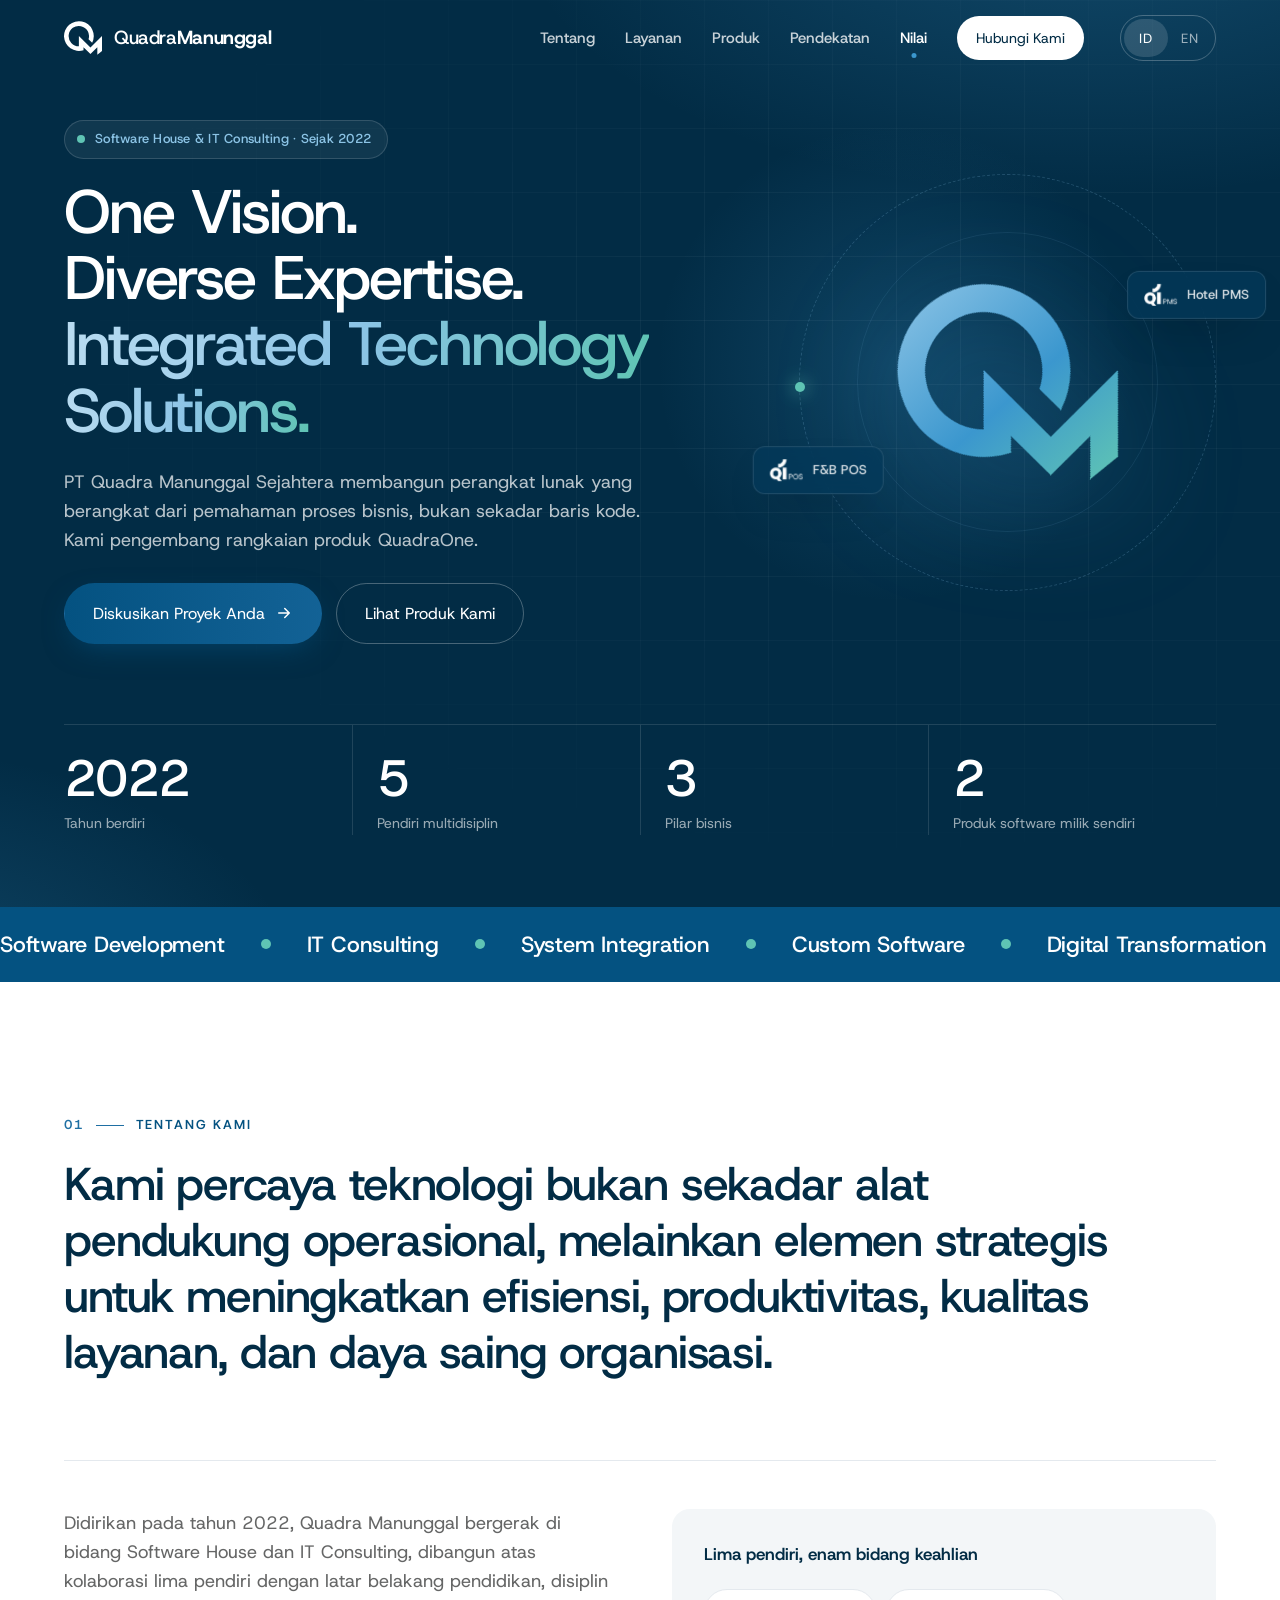
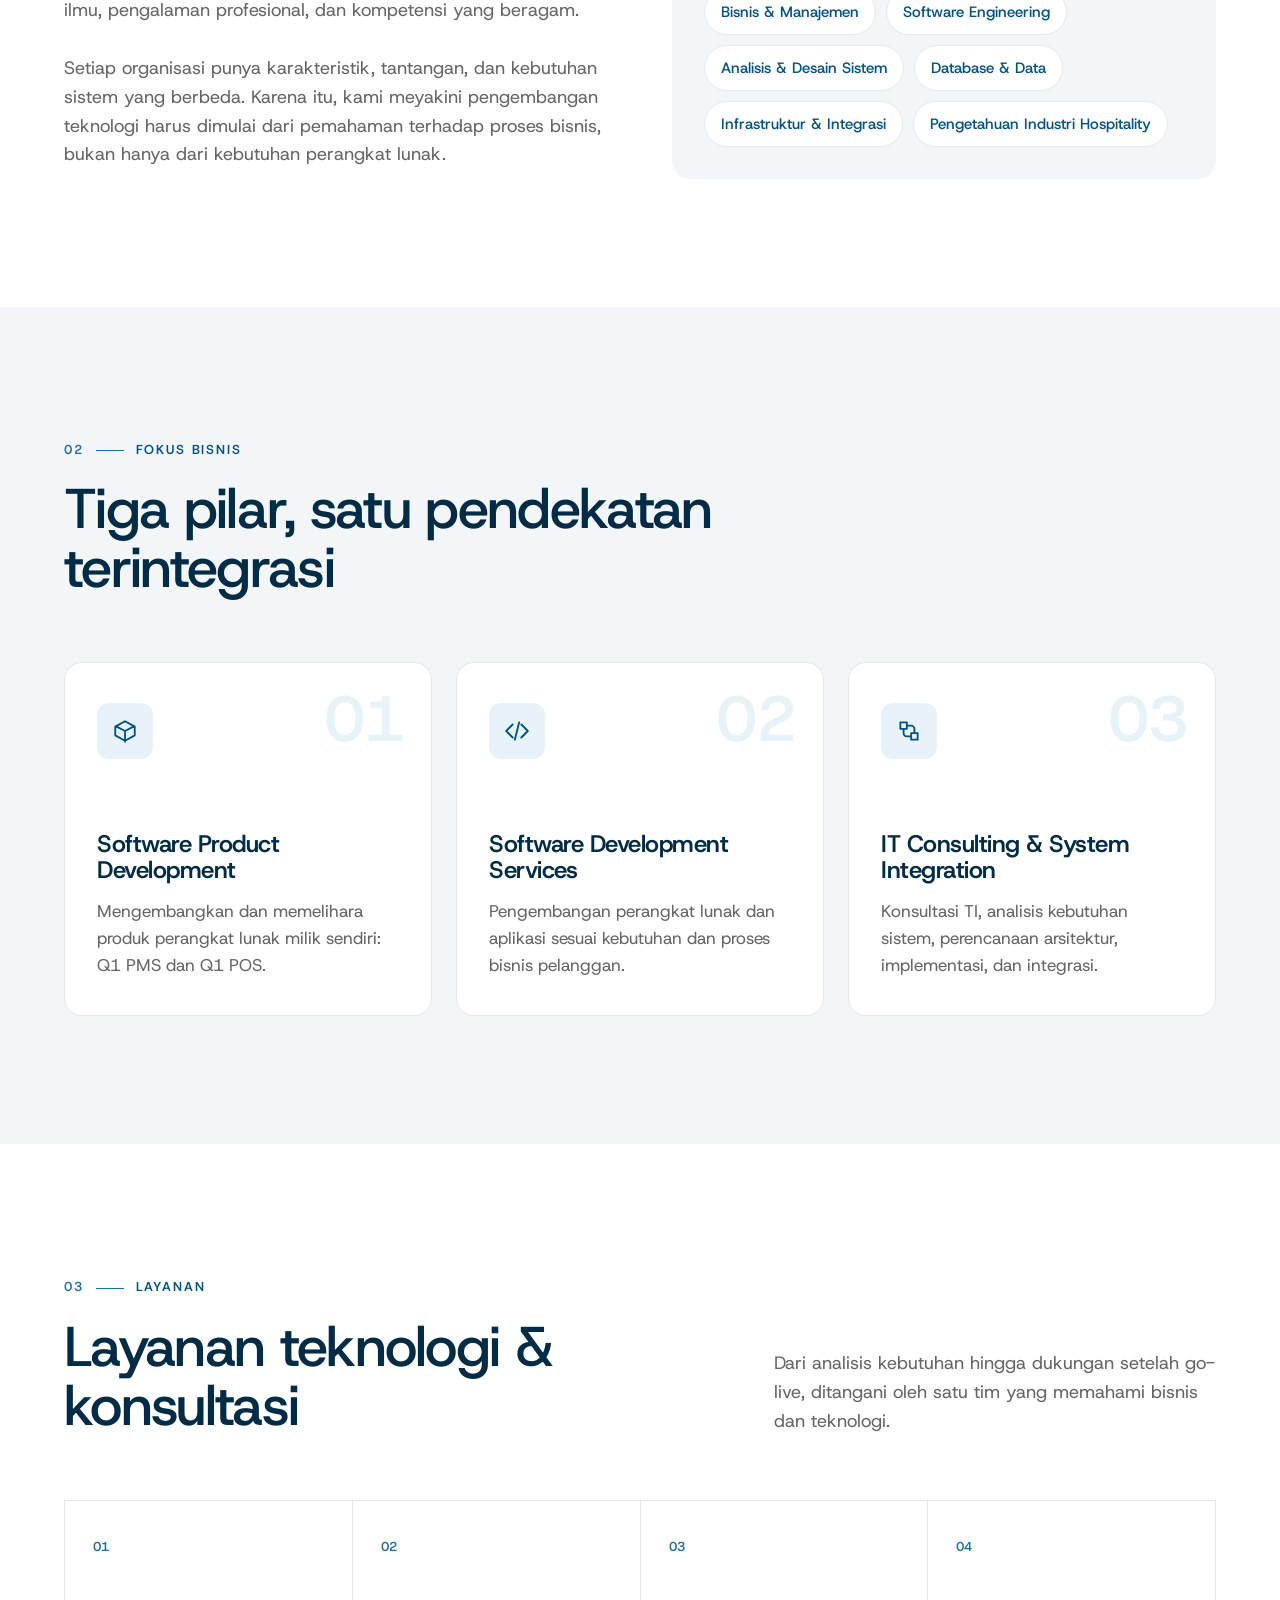
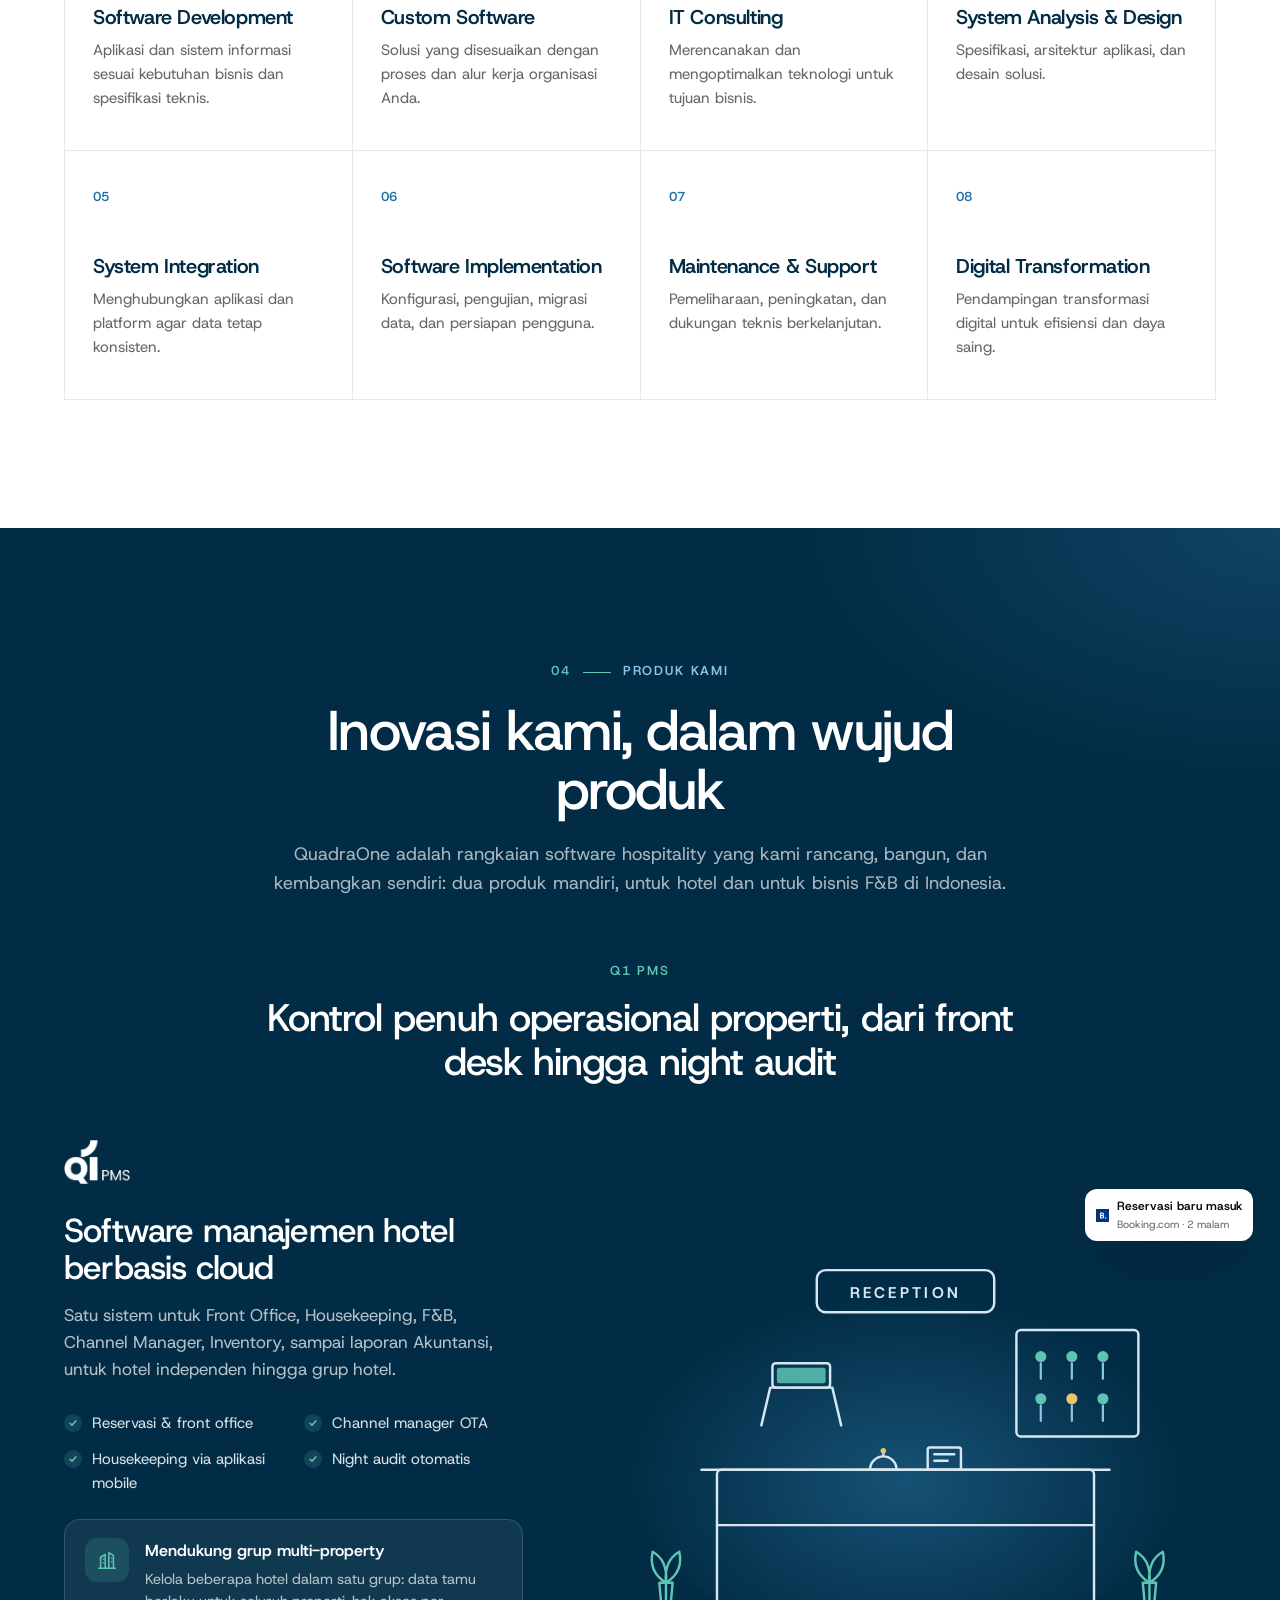
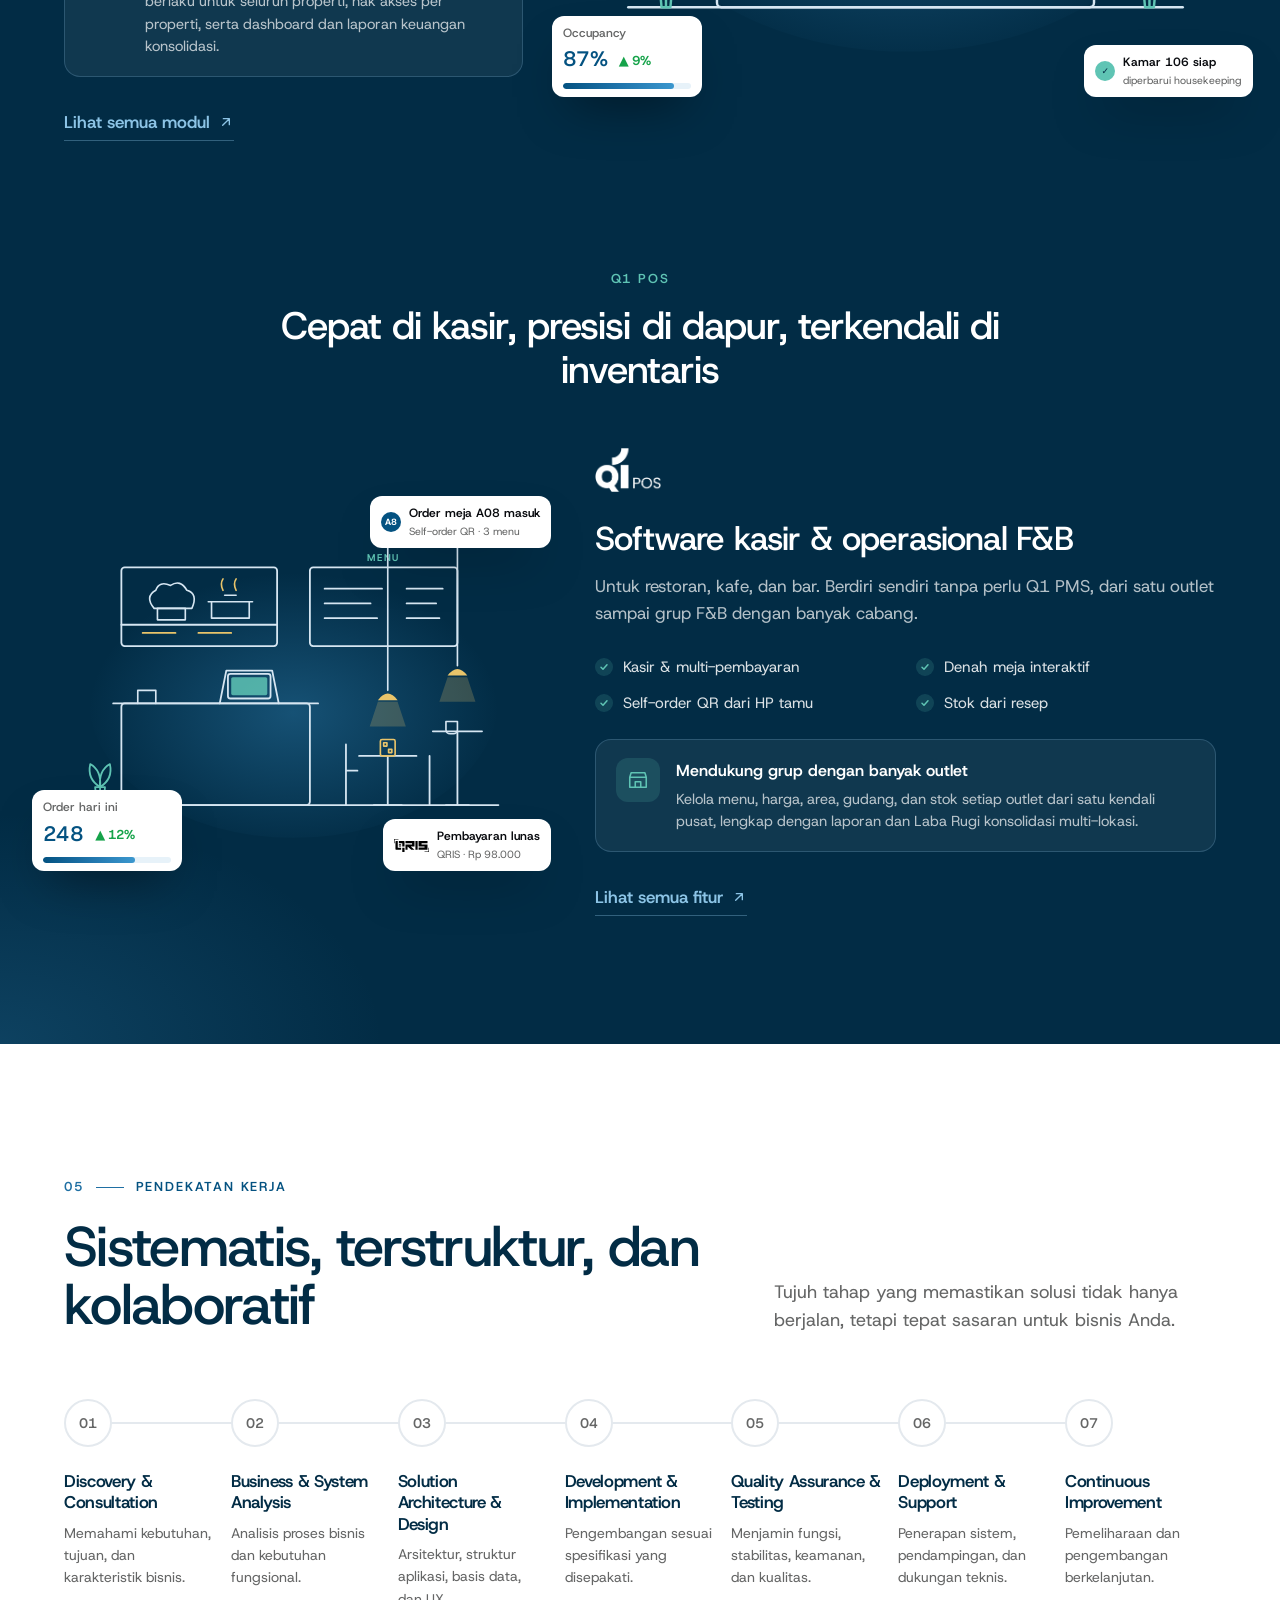
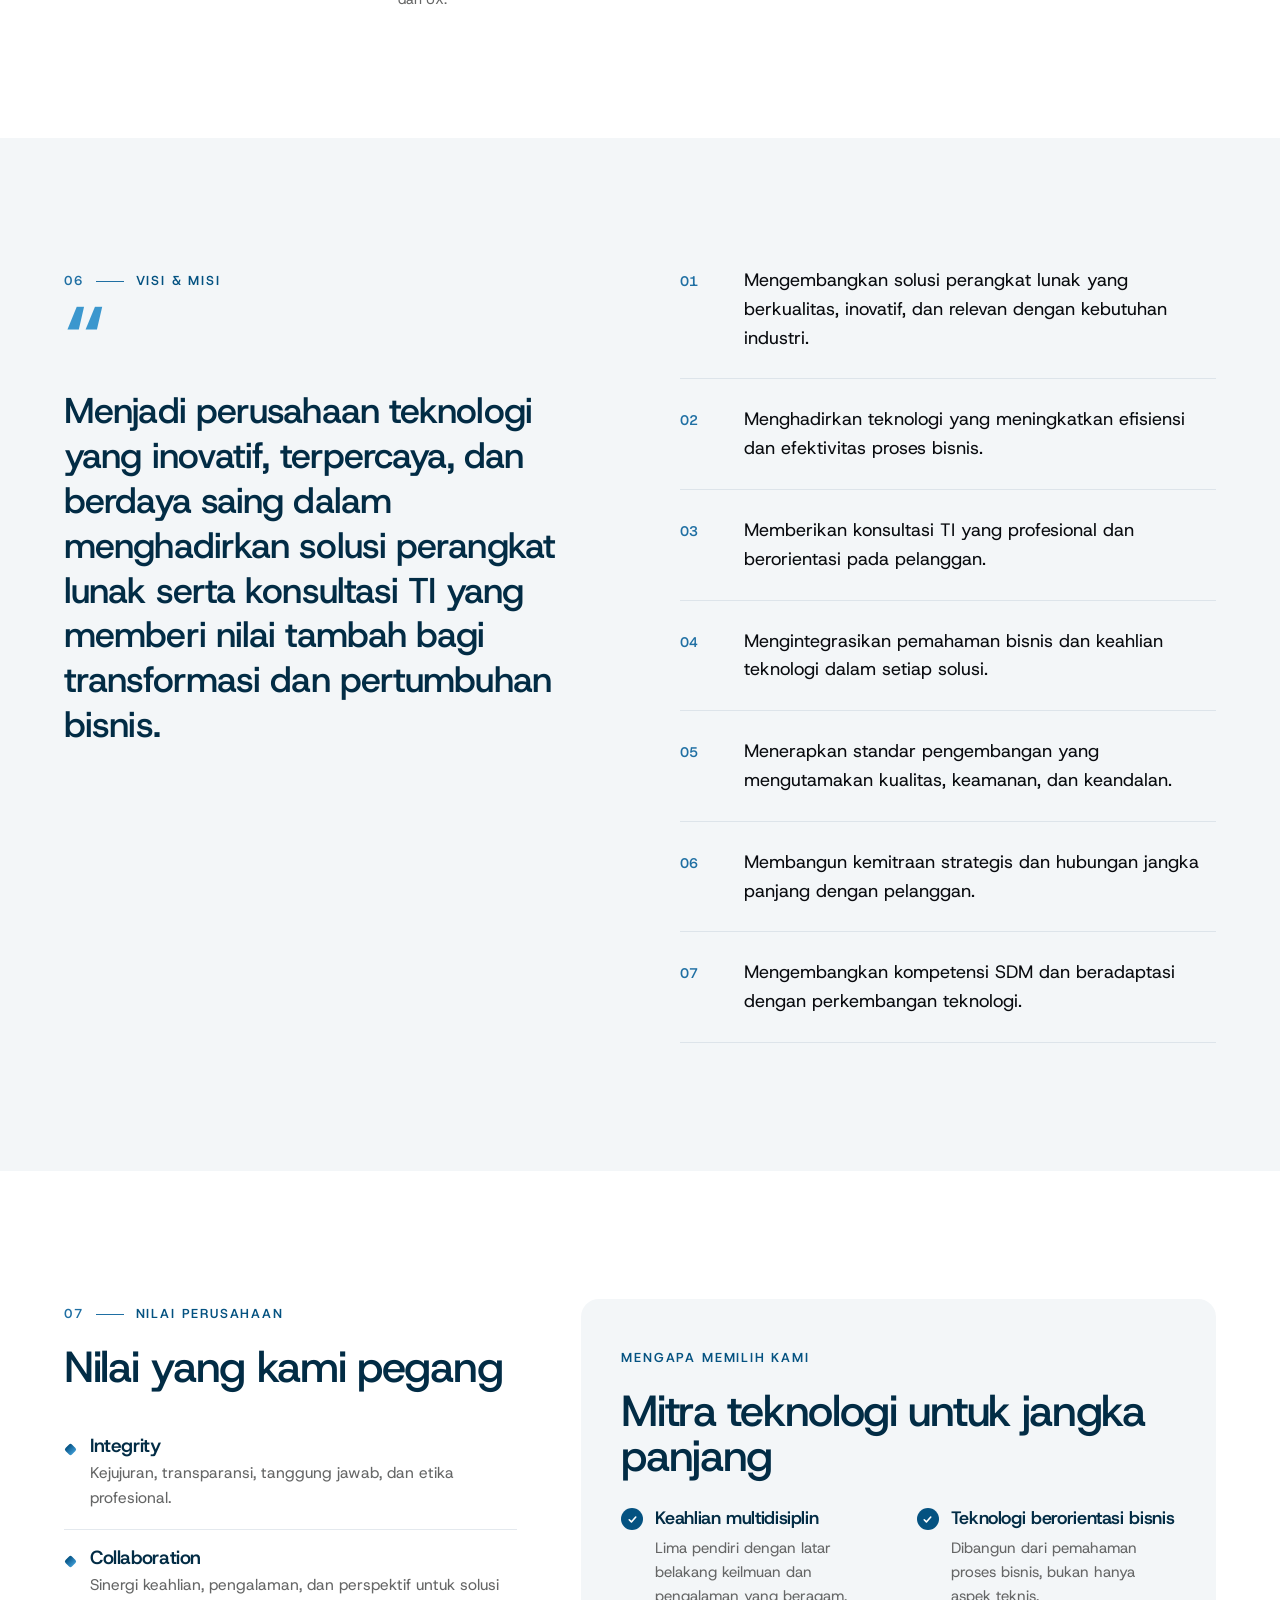
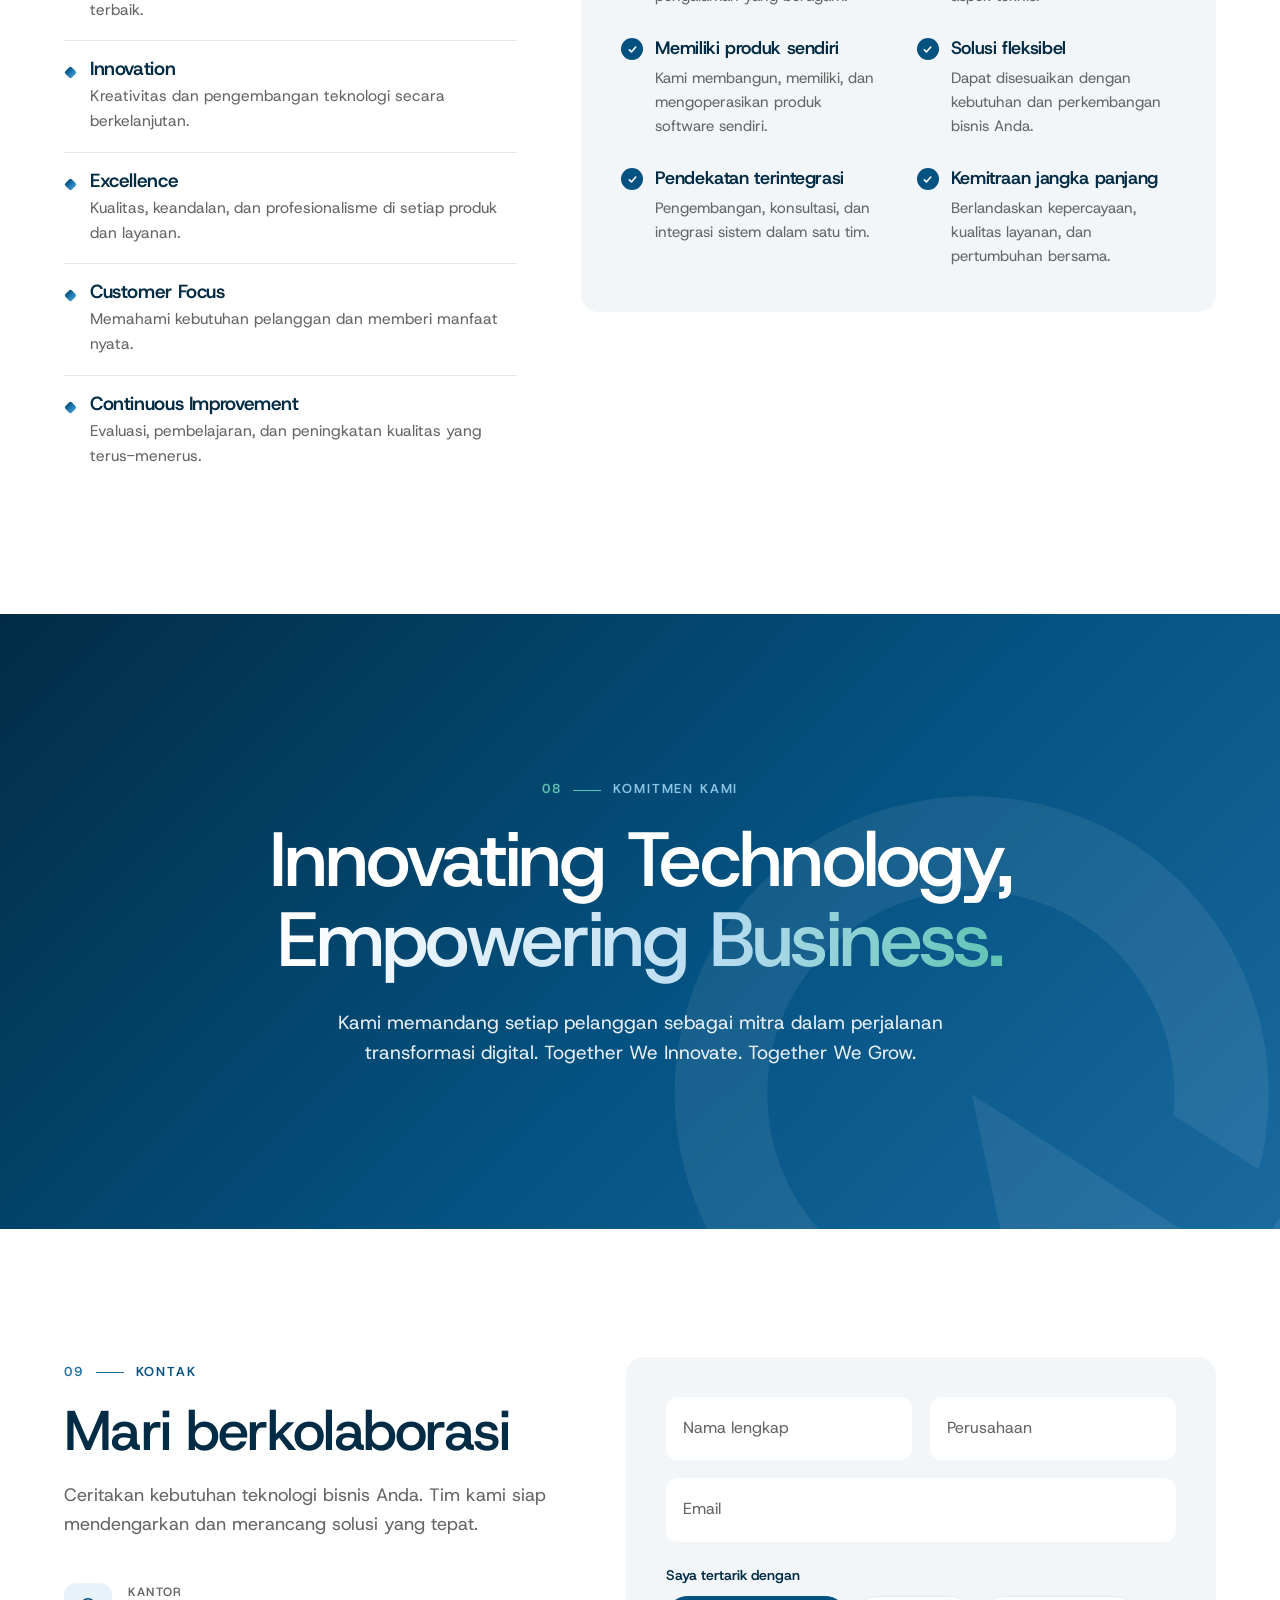
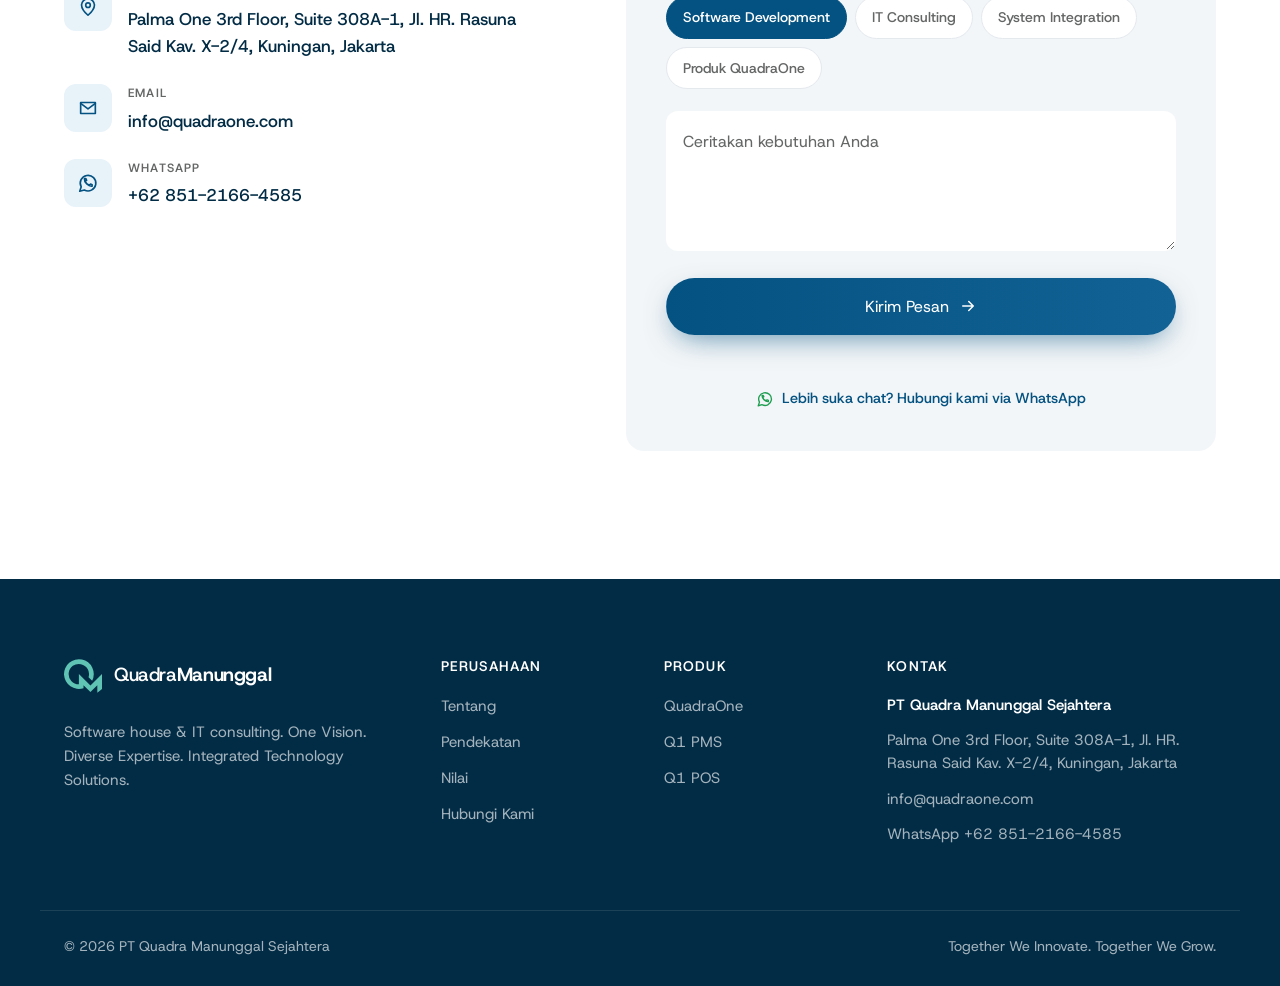
==== index.html @ 05f1d660 "initial deploy" ====
<!doctype html>
<html lang="id">
<head>
  <meta charset="utf-8">
  <meta name="viewport" content="width=device-width, initial-scale=1">
  <title>Quadra Manunggal — Software House & IT Consulting</title>
  <meta name="description" content="PT Quadra Manunggal Sejahtera: software house dan IT consulting sejak 2022, pengembang produk QuadraOne (Q1 PMS & Q1 POS).">
  <meta name="theme-color" content="#022c45">
  <meta property="og:title" content="Quadra Manunggal — Software House & IT Consulting">
  <meta property="og:description" content="One Vision. Diverse Expertise. Integrated Technology Solutions.">
  <link rel="icon" type="image/png" href="assets/logo/favicon.png">
  <link rel="preconnect" href="https://fonts.googleapis.com">
  <link rel="preconnect" href="https://fonts.gstatic.com" crossorigin>
  <link href="https://fonts.googleapis.com/css2?family=Host+Grotesk:wght@400;500;600;700&display=swap" rel="stylesheet">
  <link rel="stylesheet" href="styles.css">
</head>
<body>

  <!-- QM logogram, traced from the brand guideline (Logogram QM) -->
  <svg width="0" height="0" style="position:absolute" aria-hidden="true">
    <defs>
      <path id="qm-mark" d="M475 364 A251 251 0 1 0 329 489 L329 439 L446 554 L562 439 L562 565 L641 501 L641 251 L446 445 L251 251 L251 423 A172 172 0 1 1 414 304 Z"/>
    </defs>
  </svg>

  <!-- ============ HEADER ============ -->
  <header class="header" id="header">
    <div class="container header__inner">
      <a href="#top" class="brand" aria-label="Quadra Manunggal">
        <svg class="brand__mark" viewBox="0 0 641 566" aria-hidden="true"><use href="#qm-mark"/></svg>
        <span class="brand__name">Quadra<b>Manunggal</b></span>
      </a>

      <nav class="nav" id="nav" aria-label="Menu utama">
        <a href="#tentang" data-i18n="nav.about">Tentang</a>
        <a href="#layanan" data-i18n="nav.services">Layanan</a>
        <a href="#produk" data-i18n="nav.products">Produk</a>
        <a href="#pendekatan" data-i18n="nav.approach">Pendekatan</a>
        <a href="#nilai" data-i18n="nav.values">Nilai</a>
        <a href="#kontak" class="btn btn--light btn--sm nav__cta" data-i18n="nav.contact">Hubungi Kami</a>
      </nav>

      <div class="header__actions">
        <div class="lang" role="group" aria-label="Bahasa / Language">
          <span class="lang__pill" aria-hidden="true"></span>
          <button type="button" class="lang__btn is-active" data-lang="id" aria-pressed="true">ID</button>
          <button type="button" class="lang__btn" data-lang="en" aria-pressed="false">EN</button>
        </div>
        <button type="button" class="menu-toggle" id="menuToggle" aria-label="Menu" aria-expanded="false" aria-controls="nav">
          <span></span><span></span>
        </button>
      </div>
    </div>
  </header>

  <main id="top">
    <!-- ============ HERO ============ -->
    <section class="hero" id="hero">
      <div class="hero__grid" aria-hidden="true"></div>
      <div class="hero__glow" aria-hidden="true"></div>

      <div class="container hero__inner">
        <div class="hero__content">
          <p class="badge"><span class="badge__dot"></span><span data-i18n="hero.badge">Software House & IT Consulting · Sejak 2022</span></p>
          <h1 class="hero__title">
            <span class="line"><span>One Vision.</span></span>
            <span class="line"><span>Diverse Expertise.</span></span>
            <span class="line"><span><span class="grad">Integrated Technology</span></span></span>
            <span class="line"><span><span class="grad">Solutions.</span></span></span>
          </h1>
          <p class="hero__lead" data-i18n="hero.lead">PT Quadra Manunggal Sejahtera membangun perangkat lunak yang berangkat dari pemahaman proses bisnis, bukan sekadar baris kode. Kami pengembang rangkaian produk QuadraOne.</p>
          <div class="hero__buttons">
            <a href="#kontak" class="btn btn--primary btn--lg">
              <span data-i18n="hero.cta1">Diskusikan Proyek Anda</span>
              <svg viewBox="0 0 24 24" aria-hidden="true"><path d="M5 12h14M13 6l6 6-6 6"/></svg>
            </a>
            <a href="#produk" class="btn btn--ghost btn--lg" data-i18n="hero.cta2">Lihat Produk Kami</a>
          </div>
        </div>

        <div class="hero__visual" aria-hidden="true">
          <div class="orbit orbit--1"></div>
          <div class="orbit orbit--2"></div>
          <svg class="hero__mark" viewBox="-20 -20 681 606">
            <defs>
              <linearGradient id="markGrad" x1="0" y1="0" x2="1" y2="1">
                <stop offset="0" stop-color="#8cc4e6"/>
                <stop offset=".55" stop-color="#3b97ce"/>
                <stop offset="1" stop-color="#5fc4b4"/>
              </linearGradient>
            </defs>
            <use href="#qm-mark" class="hero__mark-fill"/>
            <use href="#qm-mark" class="hero__mark-stroke" pathLength="1"/>
          </svg>
          <!-- Both chips sit on the outer orbit, opposite each other (--ang), and travel with it -->
          <div class="chip-orbit" style="--ang:-25deg"><div class="chip-arm"><div class="chip" style="--cd:2.3s"><img src="assets/logo/q1-pms-white.png" alt=""><span>Hotel PMS</span></div></div></div>
          <div class="chip-orbit" style="--ang:155deg"><div class="chip-arm"><div class="chip" style="--cd:2.5s"><img src="assets/logo/q1-pos-white.png" alt=""><span>F&amp;B POS</span></div></div></div>
        </div>
      </div>

      <div class="container">
        <ul class="stats">
          <li><strong data-count="2022">2022</strong><p data-i18n="stats.founded">Tahun berdiri</p></li>
          <li><strong data-count="5">5</strong><p data-i18n="stats.founders">Pendiri multidisiplin</p></li>
          <li><strong data-count="3">3</strong><p data-i18n="stats.pillars">Pilar bisnis</p></li>
          <li><strong data-count="2">2</strong><p data-i18n="stats.products">Produk software milik sendiri</p></li>
        </ul>
      </div>
    </section>

    <!-- ============ MARQUEE ============ -->
    <div class="marquee" aria-hidden="true">
      <div class="marquee__track">
        <span>Software Development</span><i></i><span>IT Consulting</span><i></i><span>System Integration</span><i></i><span>Custom Software</span><i></i><span>Digital Transformation</span><i></i><span>Hospitality Tech</span><i></i>
        <span>Software Development</span><i></i><span>IT Consulting</span><i></i><span>System Integration</span><i></i><span>Custom Software</span><i></i><span>Digital Transformation</span><i></i><span>Hospitality Tech</span><i></i>
      </div>
    </div>

    <!-- ============ ABOUT / STATEMENT ============ -->
    <section class="section" id="tentang">
      <div class="container">
        <p class="eyebrow"><span>01</span><span data-i18n="about.eyebrow">Tentang kami</span></p>
        <p class="statement" id="statement" data-i18n="about.statement">Kami percaya teknologi bukan sekadar alat pendukung operasional, melainkan elemen strategis untuk meningkatkan efisiensi, produktivitas, kualitas layanan, dan daya saing organisasi.</p>

        <div class="about">
          <div class="about__text">
            <p data-i18n="about.p1">Didirikan pada tahun 2022, Quadra Manunggal bergerak di bidang Software House dan IT Consulting, dibangun atas kolaborasi lima pendiri dengan latar belakang pendidikan, disiplin ilmu, pengalaman profesional, dan kompetensi yang beragam.</p>
            <p data-i18n="about.p2">Setiap organisasi punya karakteristik, tantangan, dan kebutuhan sistem yang berbeda. Karena itu, kami meyakini pengembangan teknologi harus dimulai dari pemahaman terhadap proses bisnis, bukan hanya dari kebutuhan perangkat lunak.</p>
          </div>
          <div class="founders">
            <p class="founders__title" data-i18n="about.foundersTitle">Lima pendiri, enam bidang keahlian</p>
            <ul class="founders__list">
              <li data-i18n="about.f1">Bisnis & Manajemen</li>
              <li>Software Engineering</li>
              <li data-i18n="about.f3">Analisis & Desain Sistem</li>
              <li>Database & Data</li>
              <li data-i18n="about.f5">Infrastruktur & Integrasi</li>
              <li data-i18n="about.f6">Pengetahuan Industri Hospitality</li>
            </ul>
          </div>
        </div>
      </div>
    </section>

    <!-- ============ PILLARS ============ -->
    <section class="section section--tint" id="pilar">
      <div class="container">
        <div class="head">
          <p class="eyebrow"><span>02</span><span data-i18n="pillars.eyebrow">Fokus bisnis</span></p>
          <h2 class="title" data-i18n="pillars.title">Tiga pilar, satu pendekatan terintegrasi</h2>
        </div>
        <div class="pillars">
          <article class="pillar">
            <span class="pillar__num">01</span>
            <div class="pillar__icon"><svg viewBox="0 0 24 24"><path d="M21 16V8l-9-5-9 5v8l9 5 9-5zM3.3 7.5 12 12l8.7-4.5M12 22V12"/></svg></div>
            <h3>Software Product Development</h3>
            <p data-i18n="pillars.p1">Mengembangkan dan memelihara produk perangkat lunak milik sendiri: Q1 PMS dan Q1 POS.</p>
          </article>
          <article class="pillar">
            <span class="pillar__num">02</span>
            <div class="pillar__icon"><svg viewBox="0 0 24 24"><path d="m16 18 6-6-6-6M8 6l-6 6 6 6M14 4l-4 16"/></svg></div>
            <h3>Software Development Services</h3>
            <p data-i18n="pillars.p2">Pengembangan perangkat lunak dan aplikasi sesuai kebutuhan dan proses bisnis pelanggan.</p>
          </article>
          <article class="pillar">
            <span class="pillar__num">03</span>
            <div class="pillar__icon"><svg viewBox="0 0 24 24"><path d="M4 4h6v6H4zM14 14h6v6h-6zM10 7h4a3 3 0 0 1 3 3v4M14 17h-4a3 3 0 0 1-3-3v-4"/></svg></div>
            <h3>IT Consulting & System Integration</h3>
            <p data-i18n="pillars.p3">Konsultasi TI, analisis kebutuhan sistem, perencanaan arsitektur, implementasi, dan integrasi.</p>
          </article>
        </div>
      </div>
    </section>

    <!-- ============ SERVICES ============ -->
    <section class="section" id="layanan">
      <div class="container">
        <div class="head head--split">
          <div>
            <p class="eyebrow"><span>03</span><span data-i18n="services.eyebrow">Layanan</span></p>
            <h2 class="title" data-i18n="services.title">Layanan teknologi & konsultasi</h2>
          </div>
          <p class="head__lead" data-i18n="services.lead">Dari analisis kebutuhan hingga dukungan setelah go-live, ditangani oleh satu tim yang memahami bisnis dan teknologi.</p>
        </div>
        <div class="services">
          <article class="service"><span class="service__n">01</span><h3>Software Development</h3><p data-i18n="services.s1">Aplikasi dan sistem informasi sesuai kebutuhan bisnis dan spesifikasi teknis.</p></article>
          <article class="service"><span class="service__n">02</span><h3>Custom Software</h3><p data-i18n="services.s2">Solusi yang disesuaikan dengan proses dan alur kerja organisasi Anda.</p></article>
          <article class="service"><span class="service__n">03</span><h3>IT Consulting</h3><p data-i18n="services.s3">Merencanakan dan mengoptimalkan teknologi untuk tujuan bisnis.</p></article>
          <article class="service"><span class="service__n">04</span><h3>System Analysis & Design</h3><p data-i18n="services.s4">Spesifikasi, arsitektur aplikasi, dan desain solusi.</p></article>
          <article class="service"><span class="service__n">05</span><h3>System Integration</h3><p data-i18n="services.s5">Menghubungkan aplikasi dan platform agar data tetap konsisten.</p></article>
          <article class="service"><span class="service__n">06</span><h3>Software Implementation</h3><p data-i18n="services.s6">Konfigurasi, pengujian, migrasi data, dan persiapan pengguna.</p></article>
          <article class="service"><span class="service__n">07</span><h3>Maintenance & Support</h3><p data-i18n="services.s7">Pemeliharaan, peningkatan, dan dukungan teknis berkelanjutan.</p></article>
          <article class="service"><span class="service__n">08</span><h3>Digital Transformation</h3><p data-i18n="services.s8">Pendampingan transformasi digital untuk efisiensi dan daya saing.</p></article>
        </div>
      </div>
    </section>

    <!-- ============ PRODUCTS (blocks taken from WebQuadraOne pms.html / pos.html) ============ -->
    <section class="section section--dark" id="produk">
      <div class="container">
        <div class="head head--center">
          <p class="eyebrow eyebrow--light"><span>04</span><span data-i18n="products.eyebrow">Produk kami</span></p>
          <h2 class="title title--light" data-i18n="products.title">Inovasi kami, dalam wujud produk</h2>
          <p class="head__lead head__lead--light" data-i18n="products.lead">QuadraOne adalah rangkaian software hospitality yang kami rancang, bangun, dan kembangkan sendiri: dua produk mandiri, untuk hotel dan untuk bisnis F&B di Indonesia.</p>
        </div>

        <div class="product__head">
          <p class="product__kicker">Q1 PMS</p>
          <h3 class="product__title" data-i18n="pms.title">Kontrol penuh operasional properti, dari front desk hingga night audit</h3>
        </div>

        <article class="product">
          <div class="product__info">
            <img class="product__logo" src="assets/logo/q1-pms-white.png" alt="Q1 PMS" height="44">
            <h3 data-i18n="pms.sub">Software manajemen hotel berbasis cloud</h3>
            <p data-i18n="pms.desc">Satu sistem untuk Front Office, Housekeeping, F&B, Channel Manager, Inventory, sampai laporan Akuntansi, untuk hotel independen hingga grup hotel.</p>
            <ul class="ticks">
              <li data-i18n="pms.t1">Reservasi &amp; front office</li>
              <li data-i18n="pms.t2">Channel manager OTA</li>
              <li data-i18n="pms.t3">Housekeeping via aplikasi mobile</li>
              <li data-i18n="pms.t4">Night audit otomatis</li>
            </ul>
            <div class="group">
              <span class="group__icon"><svg viewBox="0 0 24 24"><path d="M3 21h18M5 21V9l5-3v15M14 21V4l5 3v14M8 11h0M8 15h0M17 10h0M17 14h0"/></svg></span>
              <div>
                <b data-i18n="pms.groupT">Mendukung grup multi-property</b>
                <p data-i18n="pms.group">Kelola beberapa hotel dalam satu grup: data tamu berlaku untuk seluruh properti, hak akses per properti, serta dashboard dan laporan keuangan konsolidasi.</p>
              </div>
            </div>
            <a class="link" href="https://quadraone.com/pms.html" target="_blank" rel="noopener"><span data-i18n="pms.more">Lihat semua modul</span> <svg viewBox="0 0 24 24" aria-hidden="true"><path d="M7 17 17 7M8 7h9v9"/></svg></a>
          </div>
          <div class="product__media la la--compact">
            <svg class="la-art" aria-hidden="true" viewBox="0 0 560 420" fill="none" stroke-linecap="round" stroke-linejoin="round"><defs><radialGradient id="laGlowFO" cx=".5" cy=".55" r=".5"><stop offset="0" stop-color="#3b97ce" stop-opacity=".35"/><stop offset="1" stop-color="#3b97ce" stop-opacity="0"/></radialGradient></defs><ellipse cx="280" cy="230" rx="250" ry="170" fill="url(#laGlowFO)"/>
  <g stroke="#d6e6f2" stroke-width="2.2"><path d="M30 360h500"/>
    <rect x="200" y="56" width="160" height="38" rx="8"/>
    <rect x="110" y="236" width="340" height="124" rx="4"/><path d="M96 236h368"/>
    <rect x="380" y="110" width="110" height="96" rx="4"/>
    <path d="M150 196l8-34h56l8 34"/><rect x="160" y="140" width="52" height="22" rx="3"/>
    <path d="M110 286h340"/>
  </g>
  <text x="280" y="81" text-anchor="middle" font-family="Host Grotesk, sans-serif" font-size="14" font-weight="700" fill="#d6e6f2" letter-spacing="3">RECEPTION</text>
  <g fill="#5fc4b4"><circle cx="402" cy="134" r="5"/><circle cx="430" cy="134" r="5"/><circle cx="458" cy="134" r="5"/><circle cx="402" cy="172" r="5"/><circle cx="458" cy="172" r="5"/></g>
  <circle cx="430" cy="172" r="5" fill="#e9c46a"/>
  <g stroke="#8cc4e6" stroke-width="2"><path d="M402 140v14M430 140v14M458 140v14M402 178v14M430 178v14M458 178v14"/></g>
  <rect x="164" y="144" width="44" height="14" rx="2" fill="#5fc4b4" opacity=".85"/>
  <g stroke="#d6e6f2" stroke-width="2.2"><path d="M246 236h28M248 236a12 12 0 0 1 24 0M260 224v-4"/></g><circle cx="260" cy="219" r="2.5" fill="#e9c46a"/>
  <g stroke="#d6e6f2" stroke-width="2.2"><rect x="300" y="216" width="30" height="20" rx="2"/><path d="M306 222h18M306 228h12"/></g>
  <g stroke="#5fc4b4" stroke-width="2.2"><path d="M64 360v-22M58 338h12l-2 22h-8z"/><path d="M64 338q-16-10-12-28q14 8 12 28M64 338q16-10 12-28q-14 8-12 28"/></g> <g stroke="#5fc4b4" stroke-width="2.2"><path d="M500 360v-22M494 338h12l-2 22h-8z"/><path d="M500 338q-16-10-12-28q14 8 12 28M500 338q16-10 12-28q-14 8-12 28"/></g>
</svg>
            <div class="la-card la-card--occ"><span class="float__label">Occupancy</span><strong>87% <em class="la-up">&#9650; 9%</em></strong><span class="float__bar"><i style="width:87%"></i></span></div>
            <div class="la-card la-card--tr"><img src="assets/partners/booking-com.svg" alt=""><span><b data-i18n="la.p1">Reservasi baru masuk</b><small>Booking.com · 2 malam</small></span></div>
            <div class="la-card la-card--br"><span class="la-dot">&#10003;</span><span><b data-i18n="la.p2">Kamar 106 siap</b><small data-i18n="la.p2s">diperbarui housekeeping</small></span></div>
          </div>
        </article>

        <div class="product__head">
          <p class="product__kicker">Q1 POS</p>
          <h3 class="product__title" data-i18n="pos.title">Cepat di kasir, presisi di dapur, terkendali di inventaris</h3>
        </div>

        <article class="product product--rev">
          <div class="product__info">
            <img class="product__logo" src="assets/logo/q1-pos-white.png" alt="Q1 POS" height="44">
            <h3 data-i18n="pos.sub">Software kasir & operasional F&B</h3>
            <p data-i18n="pos.desc">Untuk restoran, kafe, dan bar. Berdiri sendiri tanpa perlu Q1 PMS, dari satu outlet sampai grup F&B dengan banyak cabang.</p>
            <ul class="ticks">
              <li data-i18n="pos.t1">Kasir & multi-pembayaran</li>
              <li data-i18n="pos.t2">Denah meja interaktif</li>
              <li data-i18n="pos.t3">Self-order QR dari HP tamu</li>
              <li data-i18n="pos.t4">Stok dari resep</li>
            </ul>
            <div class="group">
              <span class="group__icon"><svg viewBox="0 0 24 24"><path d="M3 9l1.5-5h15L21 9M3 9v11h18V9M3 9h18M9 20v-6h6v6"/></svg></span>
              <div>
                <b data-i18n="pos.groupT">Mendukung grup dengan banyak outlet</b>
                <p data-i18n="pos.group">Kelola menu, harga, area, gudang, dan stok setiap outlet dari satu kendali pusat, lengkap dengan laporan dan Laba Rugi konsolidasi multi-lokasi.</p>
              </div>
            </div>
            <a class="link" href="https://quadraone.com/pos.html" target="_blank" rel="noopener"><span data-i18n="pos.more">Lihat semua fitur</span> <svg viewBox="0 0 24 24" aria-hidden="true"><path d="M7 17 17 7M8 7h9v9"/></svg></a>
          </div>
          <div class="product__media la la--compact">
            <svg class="la-art" viewBox="0 0 560 420" fill="none" stroke-linecap="round" stroke-linejoin="round" aria-hidden="true">
  <defs><radialGradient id="laGlowI" cx=".5" cy=".55" r=".5"><stop offset="0" stop-color="#3b97ce" stop-opacity=".35"/><stop offset="1" stop-color="#3b97ce" stop-opacity="0"/></radialGradient></defs>
  <ellipse cx="280" cy="230" rx="250" ry="170" fill="url(#laGlowI)"/>
  <g stroke="#d6e6f2" stroke-width="2.2">
    <path d="M30 360h500"/>
    <!-- kitchen pass window -->
    <rect x="70" y="70" width="190" height="96" rx="4"/><path d="M70 140h190"/>
    <!-- menu board -->
    <rect x="300" y="70" width="180" height="96" rx="4"/>
    <path d="M318 96h70M318 114h56M318 132h64M418 96h44M418 114h36M418 132h40"/>
    <!-- counter -->
    <rect x="70" y="236" width="230" height="124" rx="4"/><path d="M60 236h250"/>
    <!-- POS terminal -->
    <path d="M190 236l8-40h56l8 40"/><rect x="200" y="200" width="52" height="30" rx="3"/>
    <!-- tables -->
    <path d="M360 300h70M395 300v60M378 360h34"/><path d="M450 270h60M480 270v90M466 360h28"/>
    <path d="M344 286v74M344 318h14M446 300v60"/>
  </g>
  <text x="390" y="62" text-anchor="middle" font-family="Host Grotesk, sans-serif" font-size="12" font-weight="700" fill="#5fc4b4" letter-spacing="2">MENU</text>
  <!-- kitchen: chef hat + pots -->
  <g stroke="#d6e6f2" stroke-width="2"><path d="M110 120q-12-14 2-22 4-12 18-6 12-8 20 6 14 4 6 22z"/><path d="M114 120h34v14h-34z"/><path d="M180 112h46v20h-46zM176 112h54M196 104h14"/></g>
  <g stroke="#e9c46a" stroke-width="2" class="la-steam"><path d="M194 98q-4-8 0-14"/><path d="M210 98q-4-8 0-14"/></g>
  <!-- plates on pass -->
  <g stroke="#e9c46a" stroke-width="2.2"><path d="M96 150h40M164 150h40"/></g>
  <!-- POS screen glow -->
  <rect x="204" y="204" width="44" height="22" rx="2" fill="#5fc4b4" opacity=".85"/>
  <!-- QR stand on table -->
  <g stroke="#e9c46a" stroke-width="2"><rect x="386" y="280" width="18" height="20" rx="2"/><path d="M390 284h4v4h-4zM396 292h4v4h-4z"/></g>
  <!-- cups -->
  <g stroke="#d6e6f2" stroke-width="2"><path d="M466 258h14v10a5 5 0 0 1-5 5h-4a5 5 0 0 1-5-5z"/><path d="M90 236v-16h22v16"/></g>
  <!-- pendant lamps -->
  <g stroke="#d6e6f2" stroke-width="2"><path d="M395 30v190M480 30v160"/></g>
  <g fill="#e9c46a"><path d="M383 232q12-16 24 0z"/><path d="M468 202q12-16 24 0z"/></g>
  <g fill="#e9c46a" opacity=".22"><path d="M383 234l-10 30h44l-10-30z"/><path d="M468 204l-10 30h44l-10-30z"/></g>
  <!-- plant -->
  <g stroke="#5fc4b4" stroke-width="2.2"><path d="M44 360v-22M38 338h12l-2 22h-8z"/><path d="M44 338q-16-10-12-28q14 8 12 28M44 338q16-10 12-28q-14 8-12 28"/></g>
</svg>
            <div class="la-card la-card--occ"><span class="float__label" data-i18n="la.s0">Order hari ini</span><strong>248 <em class="la-up">&#9650; 12%</em></strong><span class="float__bar"><i style="width:72%"></i></span></div>
            <div class="la-card la-card--tr"><span class="la-dot la-dot--b">A8</span><span><b data-i18n="la.s1">Order meja A08 masuk</b><small data-i18n="la.s1s">Self-order QR · 3 menu</small></span></div>
            <div class="la-card la-card--br"><img src="assets/partners/qris.svg" alt=""><span><b data-i18n="la.s2">Pembayaran lunas</b><small>QRIS · Rp 98.000</small></span></div>
          </div>
        </article>
      </div>
    </section>

    <!-- ============ APPROACH ============ -->
    <section class="section" id="pendekatan">
      <div class="container">
        <div class="head head--split">
          <div>
            <p class="eyebrow"><span>05</span><span data-i18n="approach.eyebrow">Pendekatan kerja</span></p>
            <h2 class="title" data-i18n="approach.title">Sistematis, terstruktur, dan kolaboratif</h2>
          </div>
          <p class="head__lead" data-i18n="approach.lead">Tujuh tahap yang memastikan solusi tidak hanya berjalan, tetapi tepat sasaran untuk bisnis Anda.</p>
        </div>

        <ol class="steps" id="steps">
          <li class="step"><span class="step__n">01</span><h3>Discovery & Consultation</h3><p data-i18n="approach.s1">Memahami kebutuhan, tujuan, dan karakteristik bisnis.</p></li>
          <li class="step"><span class="step__n">02</span><h3>Business & System Analysis</h3><p data-i18n="approach.s2">Analisis proses bisnis dan kebutuhan fungsional.</p></li>
          <li class="step"><span class="step__n">03</span><h3>Solution Architecture & Design</h3><p data-i18n="approach.s3">Arsitektur, struktur aplikasi, basis data, dan UX.</p></li>
          <li class="step"><span class="step__n">04</span><h3>Development & Implementation</h3><p data-i18n="approach.s4">Pengembangan sesuai spesifikasi yang disepakati.</p></li>
          <li class="step"><span class="step__n">05</span><h3>Quality Assurance & Testing</h3><p data-i18n="approach.s5">Menjamin fungsi, stabilitas, keamanan, dan kualitas.</p></li>
          <li class="step"><span class="step__n">06</span><h3>Deployment & Support</h3><p data-i18n="approach.s6">Penerapan sistem, pendampingan, dan dukungan teknis.</p></li>
          <li class="step"><span class="step__n">07</span><h3>Continuous Improvement</h3><p data-i18n="approach.s7">Pemeliharaan dan pengembangan berkelanjutan.</p></li>
        </ol>
      </div>
    </section>

    <!-- ============ VISION & MISSION ============ -->
    <section class="section section--tint" id="visi">
      <div class="container vm">
        <div class="vm__vision">
          <p class="eyebrow"><span>06</span><span data-i18n="vm.eyebrow">Visi & misi</span></p>
          <h2 class="vm__quote" data-i18n="vm.vision">Menjadi perusahaan teknologi yang inovatif, terpercaya, dan berdaya saing dalam menghadirkan solusi perangkat lunak serta konsultasi TI yang memberi nilai tambah bagi transformasi dan pertumbuhan bisnis.</h2>
        </div>
        <ol class="mission">
          <li data-i18n="vm.m1">Mengembangkan solusi perangkat lunak yang berkualitas, inovatif, dan relevan dengan kebutuhan industri.</li>
          <li data-i18n="vm.m2">Menghadirkan teknologi yang meningkatkan efisiensi dan efektivitas proses bisnis.</li>
          <li data-i18n="vm.m3">Memberikan konsultasi TI yang profesional dan berorientasi pada pelanggan.</li>
          <li data-i18n="vm.m4">Mengintegrasikan pemahaman bisnis dan keahlian teknologi dalam setiap solusi.</li>
          <li data-i18n="vm.m5">Menerapkan standar pengembangan yang mengutamakan kualitas, keamanan, dan keandalan.</li>
          <li data-i18n="vm.m6">Membangun kemitraan strategis dan hubungan jangka panjang dengan pelanggan.</li>
          <li data-i18n="vm.m7">Mengembangkan kompetensi SDM dan beradaptasi dengan perkembangan teknologi.</li>
        </ol>
      </div>
    </section>

    <!-- ============ VALUES + WHY US (merged) ============ -->
    <section class="section" id="nilai">
      <div class="container vw">
        <div class="vw__values">
          <p class="eyebrow"><span>07</span><span data-i18n="values.eyebrow">Nilai perusahaan</span></p>
          <h2 class="title" data-i18n="values.title">Nilai yang kami pegang</h2>
          <ul class="values">
            <li class="value"><h3>Integrity</h3><p data-i18n="values.v1">Kejujuran, transparansi, tanggung jawab, dan etika profesional.</p></li>
            <li class="value"><h3>Collaboration</h3><p data-i18n="values.v2">Sinergi keahlian, pengalaman, dan perspektif untuk solusi terbaik.</p></li>
            <li class="value"><h3>Innovation</h3><p data-i18n="values.v3">Kreativitas dan pengembangan teknologi secara berkelanjutan.</p></li>
            <li class="value"><h3>Excellence</h3><p data-i18n="values.v4">Kualitas, keandalan, dan profesionalisme di setiap produk dan layanan.</p></li>
            <li class="value"><h3>Customer Focus</h3><p data-i18n="values.v5">Memahami kebutuhan pelanggan dan memberi manfaat nyata.</p></li>
            <li class="value"><h3>Continuous Improvement</h3><p data-i18n="values.v6">Evaluasi, pembelajaran, dan peningkatan kualitas yang terus-menerus.</p></li>
          </ul>
        </div>

        <div class="why-panel" id="mengapa">
          <p class="eyebrow"><span data-i18n="why.eyebrow">Mengapa memilih kami</span></p>
          <h2 class="title" data-i18n="why.title">Mitra teknologi untuk jangka panjang</h2>
        <div class="why">
          <div class="why__item"><h3 data-i18n="why.w1t">Keahlian multidisiplin</h3><p data-i18n="why.w1d">Lima pendiri dengan latar belakang keilmuan dan pengalaman yang beragam.</p></div>
          <div class="why__item"><h3 data-i18n="why.w2t">Teknologi berorientasi bisnis</h3><p data-i18n="why.w2d">Dibangun dari pemahaman proses bisnis, bukan hanya aspek teknis.</p></div>
          <div class="why__item"><h3 data-i18n="why.w3t">Memiliki produk sendiri</h3><p data-i18n="why.w3d">Kami membangun, memiliki, dan mengoperasikan produk software sendiri.</p></div>
          <div class="why__item"><h3 data-i18n="why.w4t">Solusi fleksibel</h3><p data-i18n="why.w4d">Dapat disesuaikan dengan kebutuhan dan perkembangan bisnis Anda.</p></div>
          <div class="why__item"><h3 data-i18n="why.w5t">Pendekatan terintegrasi</h3><p data-i18n="why.w5d">Pengembangan, konsultasi, dan integrasi sistem dalam satu tim.</p></div>
          <div class="why__item"><h3 data-i18n="why.w6t">Kemitraan jangka panjang</h3><p data-i18n="why.w6d">Berlandaskan kepercayaan, kualitas layanan, dan pertumbuhan bersama.</p></div>
        </div>
        </div>
      </div>
    </section>

    <!-- ============ CLOSING ============ -->
    <section class="closing">
      <svg class="closing__mark" viewBox="0 0 641 566" aria-hidden="true"><use href="#qm-mark"/></svg>
      <div class="container closing__inner">
        <p class="eyebrow eyebrow--light"><span>08</span><span data-i18n="closing.eyebrow">Komitmen kami</span></p>
        <h2 class="closing__title">Innovating Technology,<br><span class="grad">Empowering Business.</span></h2>
        <p class="closing__text" data-i18n="closing.text">Kami memandang setiap pelanggan sebagai mitra dalam perjalanan transformasi digital. Together We Innovate. Together We Grow.</p>
      </div>
    </section>

    <!-- ============ CONTACT ============ -->
    <section class="section" id="kontak">
      <div class="container contact">
        <div class="contact__info">
          <p class="eyebrow"><span>09</span><span data-i18n="contact.eyebrow">Kontak</span></p>
          <h2 class="title" data-i18n="contact.title">Mari berkolaborasi</h2>
          <p class="contact__lead" data-i18n="contact.lead">Ceritakan kebutuhan teknologi bisnis Anda. Tim kami siap mendengarkan dan merancang solusi yang tepat.</p>

          <ul class="contact__list">
            <li>
              <span class="contact__icon"><svg viewBox="0 0 24 24"><path d="M12 21s-7-6.2-7-11a7 7 0 1 1 14 0c0 4.8-7 11-7 11z"/><circle cx="12" cy="10" r="2.5"/></svg></span>
              <div><small data-i18n="contact.office">Kantor</small>
                <a href="https://www.google.com/maps/search/?api=1&query=Palma%20One%2C%20Jl.%20HR.%20Rasuna%20Said%20Kav.%20X-2%2F4%2C%20Kuningan%2C%20Jakarta" target="_blank" rel="noopener">Palma One 3rd Floor, Suite 308A-1, Jl. HR. Rasuna Said Kav. X-2/4, Kuningan, Jakarta</a></div>
            </li>
            <li>
              <span class="contact__icon"><svg viewBox="0 0 24 24"><path d="M4 6h16v12H4z"/><path d="m4 7 8 6 8-6"/></svg></span>
              <div><small>Email</small><a href="mailto:info@quadraone.com">info@quadraone.com</a></div>
            </li>
            <li>
              <span class="contact__icon"><svg viewBox="0 0 24 24"><path d="M3 21l1.6-4.8A8.5 8.5 0 1 1 8 19.6L3 21z"/><path d="M9 9.5c.3 2 2.5 4.3 4.6 4.8l1.2-1.2 1.7.8v1.6c-4 .5-8.7-4.1-8.4-8.2h1.6l.8 1.7L9 9.5z"/></svg></span>
              <div><small>WhatsApp</small><a href="https://wa.me/6285121664585" target="_blank" rel="noopener">+62 851-2166-4585</a></div>
            </li>
          </ul>
        </div>

        <form class="form" id="contactForm" novalidate>
          <div class="form__row">
            <label class="field"><input type="text" name="name" placeholder=" " required autocomplete="name"><span data-i18n="form.name">Nama lengkap</span></label>
            <label class="field"><input type="text" name="company" placeholder=" " autocomplete="organization"><span data-i18n="form.company">Perusahaan</span></label>
          </div>
          <label class="field"><input type="email" name="email" placeholder=" " required autocomplete="email"><span>Email</span></label>
          <fieldset class="topics">
            <legend data-i18n="form.topic">Saya tertarik dengan</legend>
            <label><input type="radio" name="topic" value="Software Development" checked><span>Software Development</span></label>
            <label><input type="radio" name="topic" value="IT Consulting"><span>IT Consulting</span></label>
            <label><input type="radio" name="topic" value="System Integration"><span>System Integration</span></label>
            <label><input type="radio" name="topic" value="QuadraOne"><span data-i18n="form.topicProduct">Produk QuadraOne</span></label>
          </fieldset>
          <label class="field"><textarea name="message" rows="4" placeholder=" " required></textarea><span data-i18n="form.message">Ceritakan kebutuhan Anda</span></label>
          <!-- Honeypot: humans never see or fill this; bots do, and FormSubmit drops those -->
          <input type="text" name="_honey" class="form__hp" tabindex="-1" autocomplete="off" aria-hidden="true">
          <button type="submit" class="btn btn--primary btn--lg btn--block" id="formSubmit">
            <span data-i18n="form.send">Kirim Pesan</span>
            <svg viewBox="0 0 24 24" aria-hidden="true"><path d="M5 12h14M13 6l6 6-6 6"/></svg>
          </button>
          <p class="form__status" id="formStatus" role="status" aria-live="polite"></p>
          <a class="form__wa" href="https://wa.me/6285121664585" target="_blank" rel="noopener">
            <svg viewBox="0 0 24 24" aria-hidden="true"><path d="M3 21l1.6-4.8A8.5 8.5 0 1 1 8 19.6L3 21z"/><path d="M9 9.5c.3 2 2.5 4.3 4.6 4.8l1.2-1.2 1.7.8v1.6c-4 .5-8.7-4.1-8.4-8.2h1.6l.8 1.7L9 9.5z"/></svg>
            <span data-i18n="form.wa">Lebih suka chat? Hubungi kami via WhatsApp</span>
          </a>
        </form>
      </div>
    </section>
  </main>

  <!-- ============ FOOTER ============ -->
  <footer class="footer">
    <div class="container footer__top">
      <div class="footer__brand">
        <a href="#top" class="brand brand--light" aria-label="Quadra Manunggal">
          <svg class="brand__mark" viewBox="0 0 641 566" aria-hidden="true"><use href="#qm-mark"/></svg>
          <span class="brand__name">Quadra<b>Manunggal</b></span>
        </a>
        <p data-i18n="footer.tagline">Software house & IT consulting. One Vision. Diverse Expertise. Integrated Technology Solutions.</p>
      </div>
      <div class="footer__col">
        <h4 data-i18n="footer.company">Perusahaan</h4>
        <a href="#tentang" data-i18n="nav.about">Tentang</a>
        <a href="#pendekatan" data-i18n="nav.approach">Pendekatan</a>
        <a href="#nilai" data-i18n="nav.values">Nilai</a>
        <a href="#kontak" data-i18n="nav.contact">Hubungi Kami</a>
      </div>
      <div class="footer__col">
        <h4 data-i18n="nav.products">Produk</h4>
        <a href="https://quadraone.com" target="_blank" rel="noopener">QuadraOne</a>
        <a href="https://quadraone.com/pms.html" target="_blank" rel="noopener">Q1 PMS</a>
        <a href="https://quadraone.com/pos.html" target="_blank" rel="noopener">Q1 POS</a>
      </div>
      <address class="footer__col footer__contact">
        <h4 data-i18n="contact.eyebrow">Kontak</h4>
        <strong>PT Quadra Manunggal Sejahtera</strong>
        <a href="https://www.google.com/maps/search/?api=1&query=Palma%20One%2C%20Jl.%20HR.%20Rasuna%20Said%20Kav.%20X-2%2F4%2C%20Kuningan%2C%20Jakarta" target="_blank" rel="noopener">Palma One 3rd Floor, Suite 308A-1, Jl. HR. Rasuna Said Kav. X-2/4, Kuningan, Jakarta</a>
        <a href="mailto:info@quadraone.com">info@quadraone.com</a>
        <a href="https://wa.me/6285121664585" target="_blank" rel="noopener">WhatsApp +62 851-2166-4585</a>
      </address>
    </div>
    <div class="container footer__bottom">
      <p>&copy; <span id="year">2026</span> PT Quadra Manunggal Sejahtera</p>
      <p>Together We Innovate. Together We Grow.</p>
    </div>
  </footer>

  <a class="wa-float" href="https://wa.me/6285121664585" target="_blank" rel="noopener" aria-label="WhatsApp">
    <svg viewBox="0 0 24 24" aria-hidden="true"><path d="M3 21l1.6-4.8A8.5 8.5 0 1 1 8 19.6L3 21z"/><path d="M9 9.5c.3 2 2.5 4.3 4.6 4.8l1.2-1.2 1.7.8v1.6c-4 .5-8.7-4.1-8.4-8.2h1.6l.8 1.7L9 9.5z"/></svg>
  </a>

  <script src="script.js"></script>
</body>
</html>
---- styles.css ----
/* =========================================================
   PT Quadra Manunggal — Company Profile
   Brand: Brand Guideline Quadra Manunggal
   ========================================================= */
:root {
  --primary: #045281;
  --navy: #022c45;
  --navy-2: #033a5a;
  --light: #3b97ce;
  --soft: #8cc4e6;
  --teal: #5fc4b4;
  --ink: #090b0f;
  --muted: #656666;
  --line: #e4e9ee;
  --tint: #f3f6f8;
  --tint-blue: #e7f2f9;
  --white: #fff;

  --light-text: #1f6fa3; /* --light darkened for small text on white/tint (5.4:1 / 5.0:1) */

  --grad: linear-gradient(90deg, #045281, #1f74ab 50%, #3b97ce);
  --grad-btn: linear-gradient(90deg, #045281, #1a6aa0); /* white text stays >= 5.8:1 along the whole gradient */
  --grad-light: linear-gradient(90deg, #b9dcf1, #8cc4e6 50%, #5fc4b4);

  /* Three radii only: small (icons, inputs, frames), card, pill */
  --radius-sm: 12px;
  --radius: 18px;
  --container: 1200px;
  --header-h: 76px;
  --ease: cubic-bezier(.2, .7, .2, 1);
}

*, *::before, *::after { box-sizing: border-box; }
html { scroll-behavior: smooth; scroll-padding-top: var(--header-h); }
body {
  margin: 0;
  font-family: "Host Grotesk", system-ui, -apple-system, "Segoe UI", sans-serif;
  color: var(--ink);
  background: var(--white);
  line-height: 1.6;
  font-size: 17px;
  -webkit-font-smoothing: antialiased;
  overflow-x: hidden;
}
img { max-width: 100%; display: block; height: auto; }
a { color: inherit; text-decoration: none; }
h1, h2, h3, h4 { margin: 0; line-height: 1.1; letter-spacing: -.02em; font-weight: 600; }
p { margin: 0; }
svg { display: block; }

.container { width: 100%; max-width: var(--container); margin: 0 auto; padding: 0 24px; }
/* Gradient text: solid colour first, gradient only where text-clipping is supported.
   Never put this class on an element that is itself transformed/animated (Chromium can drop the text). */
.grad { color: var(--soft); }
@supports ((-webkit-background-clip: text) or (background-clip: text)) {
  .grad { background-image: var(--grad-light); -webkit-background-clip: text; background-clip: text; -webkit-text-fill-color: transparent; color: transparent; }
}

/* ---------- Buttons ---------- */
.btn {
  --b: transparent;
  display: inline-flex; align-items: center; justify-content: center; gap: 10px;
  padding: 12px 22px; border-radius: 999px; font: 600 15px/1 inherit; font-family: inherit;
  border: 1.5px solid var(--b); cursor: pointer; white-space: nowrap;
  transition: transform .25s var(--ease), background .25s, color .25s, border-color .25s, box-shadow .25s;
}
.btn svg { width: 18px; height: 18px; fill: none; stroke: currentColor; stroke-width: 2; stroke-linecap: round; stroke-linejoin: round; transition: transform .25s var(--ease); }
.btn:hover svg { transform: translateX(3px); }
.btn--sm { padding: 10px 18px; font-size: 14px; }
.btn--lg { padding: 17px 28px; font-size: 16px; }
.btn--block { width: 100%; }
.btn--primary { background: var(--grad-btn); background-size: 150% 100%; color: #fff; box-shadow: 0 10px 30px -10px rgba(4, 82, 129, .7); }
.btn--primary:hover { background-position: 100% 0; transform: translateY(-2px); box-shadow: 0 16px 36px -12px rgba(4, 82, 129, .8); }
.btn--ghost { --b: rgba(255, 255, 255, .28); color: #fff; }
.btn--ghost:hover { --b: #fff; background: rgba(255, 255, 255, .06); }
.btn--light { background: #fff; color: var(--navy); }
.btn--light:hover { background: var(--soft); }
:focus-visible { outline: 3px solid var(--light); outline-offset: 3px; border-radius: 6px; }

/* ---------- Header ---------- */
.header {
  position: fixed; inset: 0 0 auto 0; z-index: 60; height: var(--header-h);
  color: #fff; transition: background .35s, color .35s, box-shadow .35s, height .35s;
}
.header.is-solid {
  background: rgba(255, 255, 255, .86); color: var(--ink);
  backdrop-filter: saturate(180%) blur(14px); -webkit-backdrop-filter: saturate(180%) blur(14px);
  box-shadow: 0 1px 0 var(--line);
}
.header__inner { height: 100%; display: flex; align-items: center; gap: 36px; }

.brand { display: inline-flex; align-items: center; gap: 12px; }
.brand__mark { width: 38px; height: 34px; fill: currentColor; transition: transform .6s var(--ease); }
.brand:hover .brand__mark { transform: rotate(-8deg) scale(1.05); }
.header.is-solid .brand__mark { fill: var(--primary); }
.brand__name { font-size: 19px; font-weight: 500; letter-spacing: -.02em; }
.brand__name b { font-weight: 700; }
.brand--light { color: #fff; }

.nav { display: flex; align-items: center; gap: 30px; margin-left: auto; }
.nav a:not(.btn) { font-size: 15px; font-weight: 500; opacity: .78; position: relative; transition: opacity .2s; }
.nav a:not(.btn):hover, .nav a.is-active { opacity: 1; }
.nav a:not(.btn)::after {
  content: ""; position: absolute; left: 50%; bottom: -8px; width: 5px; height: 5px; border-radius: 50%;
  background: var(--light); transform: translateX(-50%) scale(0); transition: transform .25s var(--ease);
}
.nav a.is-active::after { transform: translateX(-50%) scale(1); }
.header.is-solid .nav__cta { background: var(--primary); color: #fff; }
.header.is-solid .nav__cta:hover { background: var(--navy); }

.header__actions { display: flex; align-items: center; gap: 10px; }
.lang {
  position: relative; display: flex; padding: 3px; border-radius: 999px;
  border: 1px solid currentColor; border-color: color-mix(in srgb, currentColor 25%, transparent);
}
.lang__pill {
  position: absolute; top: 3px; left: 3px; width: 44px; height: calc(100% - 6px); border-radius: 999px;
  background: currentColor; opacity: .14; transition: transform .35s var(--ease);
}
.lang[data-active="en"] .lang__pill { transform: translateX(44px); }
/* 44px-wide buttons; the ::after extends the hit area to the full 44px height */
.lang__btn {
  position: relative; width: 44px; height: 38px; padding: 0; border: 0; background: none; color: inherit;
  font: 600 12px/1 inherit; font-family: inherit; letter-spacing: .06em; cursor: pointer; opacity: .6;
}
.lang__btn::after { content: ""; position: absolute; inset: -3px 0; }
.lang__btn.is-active { opacity: 1; }

.menu-toggle { display: none; width: 44px; height: 44px; border: 0; background: none; color: inherit; cursor: pointer; padding: 0; position: relative; }
.menu-toggle span { position: absolute; left: 12px; right: 12px; height: 2px; background: currentColor; border-radius: 2px; transition: transform .3s var(--ease), top .3s var(--ease); }
.menu-toggle span:nth-child(1) { top: 17px; }
.menu-toggle span:nth-child(2) { top: 25px; }
.menu-toggle[aria-expanded="true"] span:nth-child(1) { top: 21px; transform: rotate(45deg); }
.menu-toggle[aria-expanded="true"] span:nth-child(2) { top: 21px; transform: rotate(-45deg); }

/* ---------- Hero ---------- */
.hero {
  position: relative; overflow: hidden; color: #fff;
  background:
    radial-gradient(60rem 30rem at 85% -10%, rgba(59, 151, 206, .28), transparent 60%),
    radial-gradient(45rem 26rem at -10% 110%, rgba(59, 151, 206, .25), transparent 60%),
    var(--navy);
  padding: calc(var(--header-h) + 44px) 0 72px;
}
.hero__grid {
  position: absolute; inset: 0; pointer-events: none;
  background-image:
    linear-gradient(rgba(255, 255, 255, .05) 1px, transparent 1px),
    linear-gradient(90deg, rgba(255, 255, 255, .05) 1px, transparent 1px);
  background-size: 64px 64px;
  mask-image: radial-gradient(ellipse at 70% 40%, #000 10%, transparent 70%);
  -webkit-mask-image: radial-gradient(ellipse at 70% 40%, #000 10%, transparent 70%);
}
.hero__glow {
  position: absolute; width: 520px; height: 520px; border-radius: 50%; pointer-events: none;
  left: var(--mx, 70%); top: var(--my, 40%); transform: translate(-50%, -50%);
  background: radial-gradient(circle, rgba(59, 151, 206, .22), transparent 65%);
  transition: left .6s var(--ease), top .6s var(--ease);
}
.hero__inner { position: relative; display: grid; grid-template-columns: 1.25fr .75fr; gap: 40px; align-items: center; }

.badge {
  display: inline-flex; align-items: center; gap: 10px; padding: 8px 16px 8px 12px; border-radius: 999px;
  background: rgba(255, 255, 255, .06); border: 1px solid rgba(255, 255, 255, .14);
  font-size: 13px; font-weight: 500; letter-spacing: .02em; color: var(--soft);
}
.badge__dot { width: 8px; height: 8px; border-radius: 50%; background: var(--teal); box-shadow: 0 0 0 0 rgba(95, 196, 180, .6); animation: ping 2.2s infinite; }
@keyframes ping { 70% { box-shadow: 0 0 0 10px rgba(95, 196, 180, 0); } 100% { box-shadow: 0 0 0 0 rgba(95, 196, 180, 0); } }

/* Sized so title + lead + buttons fit in the first screen of a 1366×768 laptop */
.hero__title { font-size: clamp(40px, 4.8vw, 66px); font-weight: 500; letter-spacing: -.035em; line-height: 1.02; margin: 22px 0; }
.hero__title .line { display: block; overflow: hidden; padding-bottom: .06em; }
/* Entrance animations use fill-mode "both": the hidden state lives only in the keyframe,
   so if animations never run, the hero is still fully visible. */
.hero__title .line > span { display: inline-block; animation: rise 1s var(--ease) both; }
.hero__title .line:nth-child(2) > span { animation-delay: .1s; }
.hero__title .line:nth-child(3) > span { animation-delay: .2s; }
.hero__title .line:nth-child(4) > span { animation-delay: .3s; }
@keyframes rise { from { transform: translateY(105%); } to { transform: none; } }

.hero__lead { font-size: 18px; line-height: 1.6; color: rgba(255, 255, 255, .72); max-width: 580px; animation: fade 1s .55s var(--ease) both; }
.hero__buttons { display: flex; flex-wrap: wrap; gap: 14px; margin-top: 28px; animation: fade 1s .7s var(--ease) both; }
@keyframes fade { from { opacity: 0; transform: translateY(12px); } to { opacity: 1; transform: none; } }

.hero__visual { position: relative; aspect-ratio: 1; max-width: 520px; width: 100%; justify-self: end; }
.orbit { position: absolute; inset: 0; border-radius: 50%; border: 1px dashed rgba(140, 196, 230, .22); animation: spin 60s linear infinite; }
.orbit--2 { inset: 14%; border-style: solid; border-color: rgba(140, 196, 230, .1); animation-direction: reverse; animation-duration: 40s; }
.orbit--1::after {
  content: ""; position: absolute; top: 50%; left: -5px; width: 10px; height: 10px; border-radius: 50%;
  background: var(--teal); box-shadow: 0 0 18px var(--teal);
}
@keyframes spin { to { transform: rotate(360deg); } }

.hero__mark { position: absolute; inset: 22%; width: 56%; height: 56%; overflow: visible; filter: drop-shadow(0 30px 60px rgba(59, 151, 206, .35)); }
.hero__mark-stroke { fill: none; stroke: url(#markGrad); stroke-width: 4; stroke-dasharray: 1; animation: draw 2.2s .3s var(--ease) both; }
.hero__mark-fill { fill: url(#markGrad); animation: fillIn 1.2s 1.8s var(--ease) both; }
@keyframes draw { from { stroke-dashoffset: 1; } to { stroke-dashoffset: 0; } }
@keyframes fillIn { from { opacity: 0; } to { opacity: 1; } }

.chip-orbit { position: absolute; inset: 0; pointer-events: none; transform: rotate(var(--ang)); animation: orbitSpin 60s linear infinite; }
.chip-arm { position: absolute; left: 100%; top: 50%; width: max-content; transform: translate(-50%, -50%) rotate(calc(-1 * var(--ang))); animation: armSpin 60s linear infinite; }
@keyframes orbitSpin { to { transform: rotate(calc(var(--ang) + 360deg)); } }
@keyframes armSpin { to { transform: translate(-50%, -50%) rotate(calc(-1 * var(--ang) - 360deg)); } }
.chip {
  position: relative; display: flex; align-items: center; gap: 10px; padding: 12px 16px; border-radius: var(--radius-sm);
  background: rgba(3, 58, 90, .72); border: 1px solid rgba(255, 255, 255, .12);
  backdrop-filter: blur(10px); -webkit-backdrop-filter: blur(10px);
  font-size: 13px; font-weight: 500; color: rgba(255, 255, 255, .86); white-space: nowrap;
  box-shadow: 0 20px 40px -20px rgba(0, 0, 0, .5);
  animation: fade .9s var(--ease) var(--cd, 2s) both;
}
.chip img { height: 22px; width: auto; }
@keyframes float { 50% { translate: 0 -10px; } }

.stats {
  position: relative; list-style: none; margin: 80px 0 0; padding: 0;
  display: grid; grid-template-columns: repeat(4, 1fr);
  border-top: 1px solid rgba(255, 255, 255, .12);
}
.stats li { padding: 28px 24px 0 0; }
.stats li + li { padding-left: 24px; border-left: 1px solid rgba(255, 255, 255, .12); }
.stats strong { display: block; font-size: clamp(36px, 4vw, 52px); font-weight: 500; letter-spacing: -.03em; line-height: 1; font-variant-numeric: tabular-nums; }
.stats p { margin-top: 8px; font-size: 14px; color: rgba(255, 255, 255, .6); }

/* ---------- Marquee ---------- */
.marquee { overflow: hidden; background: var(--primary); color: #fff; padding: 20px 0; }
.marquee__track { display: flex; align-items: center; gap: 36px; width: max-content; animation: marquee 38s linear infinite; }
.marquee span { font-size: 22px; font-weight: 500; letter-spacing: -.01em; white-space: nowrap; }
.marquee i { width: 10px; height: 10px; border-radius: 50%; background: var(--teal); flex-shrink: 0; }
@keyframes marquee { to { transform: translateX(-50%); } }

/* ---------- Sections ---------- */
.section { padding: 128px 0; position: relative; }
.section--tint { background: var(--tint); }
.section--dark {
  color: #fff;
  background:
    radial-gradient(50rem 26rem at 100% 0%, rgba(59, 151, 206, .22), transparent 60%),
    radial-gradient(40rem 24rem at 0% 100%, rgba(59, 151, 206, .2), transparent 60%),
    var(--navy);
}

.eyebrow { display: inline-flex; align-items: center; gap: 12px; font-size: 13px; font-weight: 600; letter-spacing: .14em; text-transform: uppercase; color: var(--primary); margin-bottom: 20px; }
.eyebrow span:first-child:not(:only-child) { color: var(--light-text); font-variant-numeric: tabular-nums; }
.eyebrow span:first-child:not(:only-child)::after { content: ""; display: inline-block; width: 28px; height: 1px; background: currentColor; margin-left: 12px; vertical-align: middle; }
.eyebrow--light { color: var(--soft); }
.eyebrow--light span:first-child:not(:only-child) { color: var(--teal); }

.title { font-size: clamp(34px, 4.4vw, 56px); font-weight: 500; letter-spacing: -.03em; line-height: 1.05; color: var(--navy); }
.title--light { color: #fff; }
.head { margin-bottom: 64px; max-width: 760px; }
.head--center { text-align: center; margin-left: auto; margin-right: auto; }
.head--split { max-width: none; display: grid; grid-template-columns: 1.2fr .8fr; gap: 48px; align-items: end; }
.head__lead { font-size: 18px; color: var(--muted); }
.head--center .head__lead { margin-top: 20px; }
.head__lead--light { color: rgba(255, 255, 255, .66); }

/* ---------- About ---------- */
.statement { font-size: clamp(28px, 3.6vw, 48px); font-weight: 500; letter-spacing: -.025em; line-height: 1.22; color: var(--navy); max-width: 1080px; }
.statement .w { opacity: .35; transition: opacity .3s; }
.statement .w.on { opacity: 1; }
.about { display: grid; grid-template-columns: 1fr 1fr; gap: 64px; margin-top: 80px; padding-top: 48px; border-top: 1px solid var(--line); }
.about__text { display: grid; gap: 20px; color: var(--muted); font-size: 18px; }
.founders { background: var(--tint); border-radius: var(--radius); padding: 32px; }
.founders__title { font-weight: 600; color: var(--navy); margin-bottom: 20px; }
.founders__list { list-style: none; padding: 0; margin: 0; display: flex; flex-wrap: wrap; gap: 10px; }
.founders__list li {
  padding: 10px 16px; border-radius: 999px; background: #fff; border: 1px solid var(--line);
  font-size: 15px; font-weight: 500; color: var(--primary); transition: background .25s, color .25s, transform .25s var(--ease);
}
.founders__list li:hover { background: var(--primary); color: #fff; transform: translateY(-2px); }

/* ---------- Pillars ---------- */
.pillars { display: grid; grid-template-columns: repeat(3, 1fr); gap: 24px; }
.pillar {
  position: relative; overflow: hidden; background: #fff; border-radius: var(--radius); padding: 40px 32px 36px;
  border: 1px solid var(--line); transition: transform .4s var(--ease), box-shadow .4s var(--ease), color .4s;
  isolation: isolate;
}
.pillar::before {
  content: ""; position: absolute; inset: 0; z-index: -1; background: var(--navy);
  clip-path: circle(0% at 100% 0%); transition: clip-path .6s var(--ease);
}
.pillar:hover { transform: translateY(-6px); box-shadow: 0 30px 60px -30px rgba(2, 44, 69, .5); color: #fff; }
.pillar:hover::before { clip-path: circle(150% at 100% 0%); }
.pillar__num { position: absolute; top: 24px; right: 28px; font-size: 64px; font-weight: 600; line-height: 1; color: var(--tint-blue); letter-spacing: -.04em; transition: color .4s; }
.pillar:hover .pillar__num { color: rgba(255, 255, 255, .08); }
.pillar__icon { width: 56px; height: 56px; border-radius: var(--radius-sm); display: grid; place-items: center; background: var(--tint-blue); margin-bottom: 72px; transition: background .4s; }
.pillar__icon svg { width: 26px; height: 26px; fill: none; stroke: var(--primary); stroke-width: 1.7; stroke-linecap: round; stroke-linejoin: round; transition: stroke .4s; }
.pillar:hover .pillar__icon { background: rgba(255, 255, 255, .1); }
.pillar:hover .pillar__icon svg { stroke: var(--teal); }
.pillar h3 { font-size: 24px; margin-bottom: 14px; color: var(--navy); transition: color .4s; }
.pillar:hover h3 { color: #fff; }
.pillar p { color: var(--muted); transition: color .4s; }
.pillar:hover p { color: rgba(255, 255, 255, .72); }

/* ---------- Services ---------- */
.services { display: grid; grid-template-columns: repeat(4, 1fr); border-top: 1px solid var(--line); border-left: 1px solid var(--line); }
.service {
  position: relative; padding: 36px 28px 40px; border-right: 1px solid var(--line); border-bottom: 1px solid var(--line);
  transition: background .3s;
}
.service::after { content: ""; position: absolute; left: 0; top: -1px; height: 2px; width: 0; background: var(--grad); transition: width .45s var(--ease); }
.service:hover { background: var(--tint); }
.service:hover::after { width: 100%; }
.service__n { display: block; font-size: 13px; font-weight: 600; color: var(--light-text); margin-bottom: 48px; font-variant-numeric: tabular-nums; }
.service h3 { font-size: 20px; color: var(--navy); margin-bottom: 10px; }
.service p { font-size: 15px; color: var(--muted); }

/* ---------- Products: blocks taken from WebQuadraOne pms.html / pos.html ----------
   (rules below copied from WebQuadraOne/styles.css, plus the per-product heading) */
.product__head { text-align: center; max-width: 820px; margin: 0 auto 56px; }
.product__head + .product { margin-top: 0; }
.product + .product__head { margin-top: 128px; }
.product__kicker { font-size: 13px; font-weight: 600; letter-spacing: .14em; text-transform: uppercase; color: var(--teal); margin-bottom: 14px; }
.product__title { font-size: clamp(26px, 3vw, 40px); font-weight: 500; letter-spacing: -.025em; line-height: 1.15; color: #fff; }
.product { display: grid; grid-template-columns: .85fr 1.15fr; gap: 72px; align-items: center; }
.product + .product { margin-top: 128px; }
.product--rev .product__info { order: 2; }
.product__logo { height: 44px; width: auto; max-width: none; margin-bottom: 28px; }
.product__info h3 { font-size: clamp(26px, 2.6vw, 34px); font-weight: 500; letter-spacing: -.025em; margin-bottom: 16px; }
.product__info > p { color: rgba(255, 255, 255, .7); font-size: 17px; }
.ticks { list-style: none; padding: 0; margin: 28px 0 32px; display: grid; grid-template-columns: 1fr 1fr; gap: 12px 20px; }
.ticks li { position: relative; padding-left: 28px; font-size: 15px; color: rgba(255, 255, 255, .86); }
.ticks li::before {
  content: ""; position: absolute; left: 0; top: 3px; width: 18px; height: 18px; border-radius: 50%;
  background: rgba(95, 196, 180, .16) url("data:image/svg+xml,%3Csvg xmlns='http://www.w3.org/2000/svg' viewBox='0 0 24 24' fill='none' stroke='%235fc4b4' stroke-width='3' stroke-linecap='round' stroke-linejoin='round'%3E%3Cpath d='M6 12.5l4 4 8-9'/%3E%3C/svg%3E") center / 12px no-repeat;
}
.link { display: inline-flex; align-items: center; gap: 8px; font-weight: 600; color: var(--soft); border-bottom: 1px solid rgba(140, 196, 230, .35); padding-bottom: 4px; transition: color .2s, border-color .2s, gap .25s var(--ease); }
.link:hover { color: #fff; border-color: #fff; gap: 12px; }
.link svg { width: 16px; height: 16px; fill: none; stroke: currentColor; stroke-width: 2; stroke-linecap: round; stroke-linejoin: round; }
.product__media { position: relative; perspective: 1400px; }
.float__label { display: block; font-size: 12px; color: var(--muted); font-weight: 500; }
.float__bar { display: block; height: 6px; border-radius: 6px; background: var(--tint-blue); overflow: hidden; }
.float__bar i { display: block; height: 100%; background: var(--grad); border-radius: 6px; }
.group {
  display: flex; gap: 16px; align-items: flex-start; margin: -8px 0 32px; padding: 18px 20px; border-radius: 16px;
  background: rgba(255, 255, 255, .06); border: 1px solid rgba(140, 196, 230, .22);
}
.group__icon { flex-shrink: 0; display: grid; place-items: center; width: 44px; height: 44px; border-radius: 12px; background: rgba(95, 196, 180, .16); }
.group__icon svg { width: 22px; height: 22px; fill: none; stroke: var(--teal); stroke-width: 1.7; stroke-linecap: round; stroke-linejoin: round; }
.group b { display: block; font-size: 16px; font-weight: 600; color: #fff; margin-bottom: 4px; }
.group p { font-size: 14.5px; line-height: 1.55; color: rgba(255, 255, 255, .7); }
.la { position: relative; aspect-ratio: 4 / 3; }
.la-art { position: absolute; inset: 0; width: 100%; height: 100%; overflow: visible; }
.la-ready { animation: la-blink 3.2s ease-in-out infinite; }
@keyframes la-blink { 0%, 60%, 100% { opacity: 1; } 75% { opacity: .35; } }
.la-steam path { animation: la-steam 2.4s ease-in-out infinite; }
.la-steam path + path { animation-delay: .6s; }
@keyframes la-steam { 0% { opacity: 0; transform: translateY(6px); } 40% { opacity: 1; } 100% { opacity: 0; transform: translateY(-8px); } }
.la-card {
  position: absolute; display: flex; align-items: center; gap: 10px; padding: 12px 14px; border-radius: 14px; background: #fff; color: var(--ink);
  box-shadow: 0 24px 50px -20px rgba(0, 0, 0, .5); font-size: 13px; animation: float 6s ease-in-out infinite;
}
.la-card b { display: block; font-weight: 600; }
.la-card small { display: block; font-size: 11.5px; color: var(--muted); }
.la-card img { height: 16px; width: auto; }
.la-card--occ { display: block; left: -2%; bottom: 2%; width: 190px; }
.la-card--occ strong { display: block; font-size: 30px; font-weight: 600; color: var(--primary); letter-spacing: -.02em; margin: 2px 0 10px; }
.la-card--tr { right: -2%; top: 4%; animation-delay: 1.5s; }
.la-card--br { right: 4%; bottom: 16%; animation-delay: 3s; }
.la-dot { flex-shrink: 0; width: 24px; height: 24px; display: grid; place-items: center; border-radius: 50%; background: var(--teal); color: var(--navy); font-size: 12px; font-weight: 800; }
.la-dot--b { background: var(--primary); color: #fff; font-size: 10px; }
@media (max-width: 640px) {
  .la-card--occ { left: 0; bottom: -4%; width: 160px; padding: 10px 12px; }
  .la-card--occ strong { font-size: 24px; }
  .la-card--tr { right: 0; top: -2%; }
  .la-card--br { display: none; }
}
@media (prefers-reduced-motion: reduce) { .la-ready, .la-steam path { animation: none; } }
/* compact floating cards that sit on the edges of the illustration */
.la--compact .la-card { padding: 8px 11px; gap: 8px; font-size: 12px; border-radius: 12px; }
.la--compact .la-card small { font-size: 10.5px; }
.la--compact .la-card img { height: 13px; }
.la--compact .la-dot { width: 20px; height: 20px; font-size: 9px; }
.la--compact .la-card--occ { left: -7%; bottom: -5%; width: 150px; }
.la--compact .la-card--occ strong { font-size: 21px; margin: 0 0 6px; }
.la--compact .la-card--tr { right: -6%; top: -4%; }
.la--compact .la-card--br { right: -6%; bottom: -5%; }
@media (max-width: 640px) { .la--compact .la-card--occ { left: 0; } .la--compact .la-card--tr { right: 0; } }
.la-up { margin-left: 6px; font-style: normal; font-size: 13px; font-weight: 700; color: #16a34a; vertical-align: middle; }

/* ---------- Approach (steps) ---------- */
.steps { --progress: 0; --span: calc((100% - 96px) / 7 * 6 + 96px); list-style: none; padding: 0; margin: 0; position: relative; display: grid; grid-template-columns: repeat(7, 1fr); gap: 16px; }
.steps::before, .steps::after { content: ""; position: absolute; top: 23px; left: 24px; width: var(--span); height: 2px; background: var(--line); }
.steps::after { background: var(--grad); width: calc(var(--span) * var(--progress)); transition: width .2s linear; }
.step { position: relative; z-index: 1; }
.step__n {
  display: grid; place-items: center; width: 48px; height: 48px; border-radius: 50%; margin-bottom: 24px;
  background: #fff; border: 2px solid var(--line); font-size: 14px; font-weight: 600; color: var(--muted);
  transition: background .4s, border-color .4s, color .4s, transform .4s var(--ease);
}
.step.on .step__n { background: var(--primary); border-color: var(--primary); color: #fff; transform: scale(1.08); box-shadow: 0 0 0 6px var(--tint-blue); }
.step h3 { font-size: 17px; color: var(--navy); margin-bottom: 8px; line-height: 1.25; }
.step p { font-size: 14px; color: var(--muted); }

/* ---------- Vision & mission ---------- */
.vm { display: grid; grid-template-columns: 1fr 1fr; gap: 80px; align-items: start; }
.vm__vision { position: sticky; top: calc(var(--header-h) + 40px); }
.vm__quote { font-size: clamp(26px, 2.8vw, 38px); font-weight: 500; letter-spacing: -.025em; line-height: 1.25; color: var(--navy); }
.vm__quote::before { content: "\201C"; display: block; font-size: 96px; line-height: .6; color: var(--light); margin-bottom: 20px; }
.mission { list-style: none; padding: 0; margin: 0; counter-reset: m; }
.mission li {
  counter-increment: m; display: grid; grid-template-columns: 56px 1fr; gap: 8px; padding: 26px 0;
  border-bottom: 1px solid #dde4ea; font-size: 18px; color: var(--ink);
}
.mission li:first-child { padding-top: 0; }
.mission li::before { content: counter(m, decimal-leading-zero); font-size: 14px; font-weight: 600; color: var(--light-text); padding-top: 4px; }

/* ---------- Values + Why (one section, two roles) ----------
   Left: how we behave (values). Right: what the client gets (why us). */
.vw { display: grid; grid-template-columns: 5fr 7fr; gap: 64px; align-items: start; }
.vw .title { font-size: clamp(30px, 3.4vw, 44px); margin-bottom: 28px; }
.values { list-style: none; margin: 0; padding: 0; }
.value { position: relative; padding: 18px 0 18px 26px; border-bottom: 1px solid var(--line); }
.value:last-child { border-bottom: 0; }
.value::before { content: ""; position: absolute; left: 2px; top: 27px; width: 9px; height: 9px; border-radius: 2px; background: var(--grad); transform: rotate(45deg); transition: transform .3s var(--ease); }
.value:hover::before { transform: rotate(225deg); }
.value h3 { font-size: 19px; color: var(--navy); margin-bottom: 4px; transition: color .2s; }
.value:hover h3 { color: var(--primary); }
.value p { color: var(--muted); font-size: 15.5px; }

.why-panel { background: var(--tint); border-radius: var(--radius); padding: 44px 40px; }
.why { display: grid; grid-template-columns: 1fr 1fr; gap: 30px 36px; }
.why__item h3 { font-size: 18px; color: var(--navy); margin-bottom: 6px; display: flex; align-items: center; gap: 12px; }
.why__item h3::before {
  content: ""; width: 22px; height: 22px; border-radius: 50%; flex-shrink: 0;
  background: var(--primary) url("data:image/svg+xml,%3Csvg xmlns='http://www.w3.org/2000/svg' viewBox='0 0 24 24' fill='none' stroke='%23fff' stroke-width='3' stroke-linecap='round' stroke-linejoin='round'%3E%3Cpath d='M6 12.5l4 4 8-9'/%3E%3C/svg%3E") center / 13px no-repeat;
}
.why__item p { color: var(--muted); font-size: 15px; padding-left: 34px; }

/* ---------- Closing ---------- */
.closing {
  position: relative; overflow: hidden; color: #fff; text-align: center; padding: 160px 0;
  /* darker end than before so the 90%-white body text stays >= 5:1 everywhere */
  background: linear-gradient(135deg, #022c45 0%, #045281 55%, #1a6aa0 100%);
}
.closing__mark { position: absolute; width: 760px; height: 670px; right: -160px; bottom: -220px; fill: rgba(255, 255, 255, .07); transform: rotate(-12deg); }
.closing__inner { position: relative; }
.closing__title { font-size: clamp(40px, 6vw, 80px); font-weight: 500; letter-spacing: -.035em; line-height: 1.04; }
.closing .grad { background-image: linear-gradient(90deg, #fff, #b9dcf1 60%, #5fc4b4); }
.closing__text { max-width: 620px; margin: 28px auto 0; font-size: 19px; color: rgba(255, 255, 255, .9); }

/* ---------- Contact ---------- */
.contact { display: grid; grid-template-columns: .9fr 1.1fr; gap: 80px; align-items: start; }
.contact__lead { margin-top: 20px; font-size: 18px; color: var(--muted); }
.contact__list { list-style: none; padding: 0; margin: 44px 0 0; display: grid; gap: 24px; }
.contact__list li { display: flex; gap: 16px; align-items: flex-start; }
.contact__icon { flex-shrink: 0; width: 48px; height: 48px; border-radius: var(--radius-sm); display: grid; place-items: center; background: var(--tint-blue); }
.contact__icon svg { width: 22px; height: 22px; fill: none; stroke: var(--primary); stroke-width: 1.8; stroke-linecap: round; stroke-linejoin: round; }
.contact__list small { display: block; font-size: 12px; font-weight: 600; letter-spacing: .1em; text-transform: uppercase; color: var(--muted); margin-bottom: 4px; }
.contact__list a { font-weight: 500; color: var(--navy); transition: color .2s; }
.contact__list a:hover { color: var(--light); }

.form { background: var(--tint); border-radius: var(--radius); padding: 40px; display: grid; gap: 18px; }
.form__row { display: grid; grid-template-columns: 1fr 1fr; gap: 18px; }
.field { position: relative; display: block; }
.field input, .field textarea {
  width: 100%; font: inherit; font-size: 16px; padding: 26px 16px 10px; border-radius: var(--radius-sm);
  border: 1.5px solid transparent; background: #fff; color: var(--ink); resize: vertical;
  transition: border-color .2s, box-shadow .2s;
}
.field span { position: absolute; left: 17px; top: 18px; font-size: 16px; color: var(--muted); pointer-events: none; transition: all .2s var(--ease); }
.field input:focus + span, .field input:not(:placeholder-shown) + span,
.field textarea:focus + span, .field textarea:not(:placeholder-shown) + span { top: 9px; font-size: 12px; font-weight: 600; color: var(--primary); }
.field input:focus, .field textarea:focus { outline: none; border-color: var(--light); box-shadow: 0 0 0 4px rgba(59, 151, 206, .15); }
.field .is-invalid, .field input.is-invalid, .field textarea.is-invalid { border-color: #c0392b; }
.topics { border: 0; padding: 0; margin: 4px 0; display: flex; flex-wrap: wrap; gap: 8px; }
.topics legend { font-size: 14px; font-weight: 600; color: var(--navy); margin-bottom: 10px; padding: 0; }
.topics label { cursor: pointer; }
.topics input { position: absolute; opacity: 0; pointer-events: none; }
.topics span { display: inline-block; padding: 9px 16px; border-radius: 999px; background: #fff; border: 1.5px solid var(--line); font-size: 14px; font-weight: 500; color: var(--muted); transition: all .2s; }
.topics input:checked + span { background: var(--primary); border-color: var(--primary); color: #fff; }
.topics input:focus-visible + span { outline: 3px solid var(--light); outline-offset: 2px; }
.form__status { font-size: 14px; min-height: 1.2em; text-align: center; }
.form__status a { color: inherit; font-weight: 600; text-decoration: underline; }
.form__hp { position: absolute; left: -9999px; width: 1px; height: 1px; opacity: 0; }
.form__wa { display: inline-flex; align-items: center; justify-content: center; gap: 8px; font-size: 14.5px; font-weight: 500; color: var(--primary); }
.form__wa:hover { color: var(--navy); text-decoration: underline; }
.form__wa svg { width: 18px; height: 18px; fill: none; stroke: #1f9e52; stroke-width: 1.8; stroke-linecap: round; stroke-linejoin: round; }
.btn[disabled] { opacity: .7; cursor: progress; transform: none; }
.form__status.is-ok { color: #1e7d4f; }
.form__status.is-err { color: #c0392b; }

/* ---------- Footer ---------- */
.footer { background: var(--navy); color: rgba(255, 255, 255, .64); padding-top: 80px; font-size: 15px; }
.footer__top { display: grid; grid-template-columns: 1.5fr .8fr .8fr 1.5fr; gap: 48px; padding-bottom: 64px; }
.footer__brand p { margin-top: 20px; max-width: 360px; }
.footer__brand .brand__mark { fill: var(--teal); }
.footer__col { display: grid; align-content: start; gap: 12px; }
.footer__col h4 { color: #fff; font-size: 14px; font-weight: 600; letter-spacing: .08em; text-transform: uppercase; margin-bottom: 8px; }
.footer__contact { font-style: normal; line-height: 1.55; }
.footer__contact strong { color: #fff; font-weight: 600; }
.footer__col a:hover { color: #fff; }
.footer__bottom { display: flex; justify-content: space-between; gap: 16px; flex-wrap: wrap; padding-top: 24px; padding-bottom: 28px; border-top: 1px solid rgba(255, 255, 255, .1); font-size: 14px; }

.wa-float {
  position: fixed; right: 24px; bottom: 24px; z-index: 50; width: 56px; height: 56px; border-radius: 50%;
  display: grid; place-items: center; background: #25d366; color: #fff;
  box-shadow: 0 12px 30px -8px rgba(37, 211, 102, .6); transition: transform .3s var(--ease);
  transform: scale(0);
}
.wa-float.show { transform: scale(1); }
.wa-float:hover { transform: scale(1.08); }
.wa-float svg { width: 28px; height: 28px; fill: none; stroke: currentColor; stroke-width: 1.8; stroke-linecap: round; stroke-linejoin: round; }

/* ---------- Reveal ---------- */
.js .reveal { opacity: 0; transform: translateY(28px); transition: opacity .8s var(--ease), transform .8s var(--ease); transition-delay: var(--d, 0ms); }
.js .reveal.in { opacity: 1; transform: none; }

@media (prefers-reduced-motion: reduce) {
  html { scroll-behavior: auto; }
  *, *::before, *::after { animation-duration: .01ms !important; animation-iteration-count: 1 !important; transition-duration: .01ms !important; }
  .marquee__track { animation: none; }
  .js .reveal { opacity: 1; transform: none; }
  .statement .w { opacity: 1; }
  .pos__line--new { animation: none !important; opacity: 1; transform: none; }
}

/* ---------- Responsive ---------- */
@media (max-width: 1080px) {
  .services { grid-template-columns: repeat(2, 1fr); }
  .steps { grid-template-columns: 1fr; gap: 0; }
  .steps::before, .steps::after { top: 24px; bottom: 24px; left: 23px; right: auto; width: 2px; height: auto; }
  .steps::after { height: calc((100% - 48px) * var(--progress)); bottom: auto; }
  .step { display: grid; grid-template-columns: 48px 1fr; column-gap: 24px; padding-bottom: 32px; }
  .step__n { grid-row: span 2; margin: 0; }
  .step h3 { padding-top: 12px; }
}

@media (max-width: 920px) {
  :root { --header-h: 68px; }
  .menu-toggle { display: block; }
  .nav {
    position: fixed; inset: var(--header-h) 0 auto 0; flex-direction: column; align-items: stretch; gap: 0;
    background: #fff; color: var(--ink); padding: 8px 24px 28px; box-shadow: 0 20px 40px -20px rgba(2, 44, 69, .25);
    clip-path: inset(0 0 100% 0); transition: clip-path .4s var(--ease);
  }
  .nav.is-open { clip-path: inset(0 0 0 0); }
  .nav a:not(.btn) { padding: 16px 0; border-bottom: 1px solid var(--line); opacity: 1; font-size: 17px; }
  .nav a:not(.btn)::after { display: none; }
  .nav__cta { margin-top: 20px; background: var(--primary) !important; color: #fff !important; padding: 15px; }
  .header__actions { margin-left: auto; }
  .header.menu-open { background: #fff; color: var(--ink); }
  .header.menu-open .brand__mark { fill: var(--primary); }

  .hero__inner, .about, .vm, .contact, .product, .head--split { grid-template-columns: 1fr; }
  .hero__inner { gap: 24px; }
  .hero__visual { display: none; }
  .pillars { grid-template-columns: 1fr 1fr; }
  .product { gap: 48px; }
  .product--rev .product__info { order: 0; }
  .product + .product__head { margin-top: 96px; }
  .vw { grid-template-columns: 1fr; gap: 48px; }
  .vm { gap: 48px; }
  .vm__vision { position: static; }
  .head--split { gap: 20px; }
  .footer__top { grid-template-columns: 1fr 1fr; }
  .footer__brand, .footer__contact { grid-column: 1 / -1; }
}

@media (max-width: 640px) {
  body { font-size: 16px; }
  .container { padding: 0 16px; }
  .section { padding: 88px 0; }
  .hero { padding: calc(var(--header-h) + 48px) 0 56px; }
  .hero__lead { font-size: 17px; }
  .hero__buttons .btn { width: 100%; }
  .stats { grid-template-columns: 1fr 1fr; margin-top: 56px; }
  .stats li { padding: 24px 12px 20px 0; }
  .stats li + li { padding-left: 0; border-left: 0; }
  .stats li:nth-child(even) { padding-left: 16px; border-left: 1px solid rgba(255, 255, 255, .12); }
  .stats li:nth-child(n+3) { border-top: 1px solid rgba(255, 255, 255, .12); }
  .marquee span { font-size: 18px; }
  .head { margin-bottom: 44px; }
  .about { margin-top: 56px; gap: 40px; }
  .founders { padding: 24px; }
  .pillars, .why, .services, .ticks, .form__row { grid-template-columns: 1fr; }
  .product__head { margin-bottom: 40px; }
  .why-panel { padding: 28px 20px; }
  .pillar__icon { margin-bottom: 40px; }
  .mission li { grid-template-columns: 44px 1fr; font-size: 16px; padding: 20px 0; }
  .closing { padding: 112px 0; }
  .closing__mark { width: 460px; height: 406px; right: -140px; bottom: -120px; }
  .form { padding: 24px 18px; }
  .footer__top { grid-template-columns: 1fr 1fr; gap: 36px; }
  .footer__bottom { flex-direction: column; gap: 6px; }
  .wa-float { right: 16px; bottom: 16px; width: 52px; height: 52px; }
}
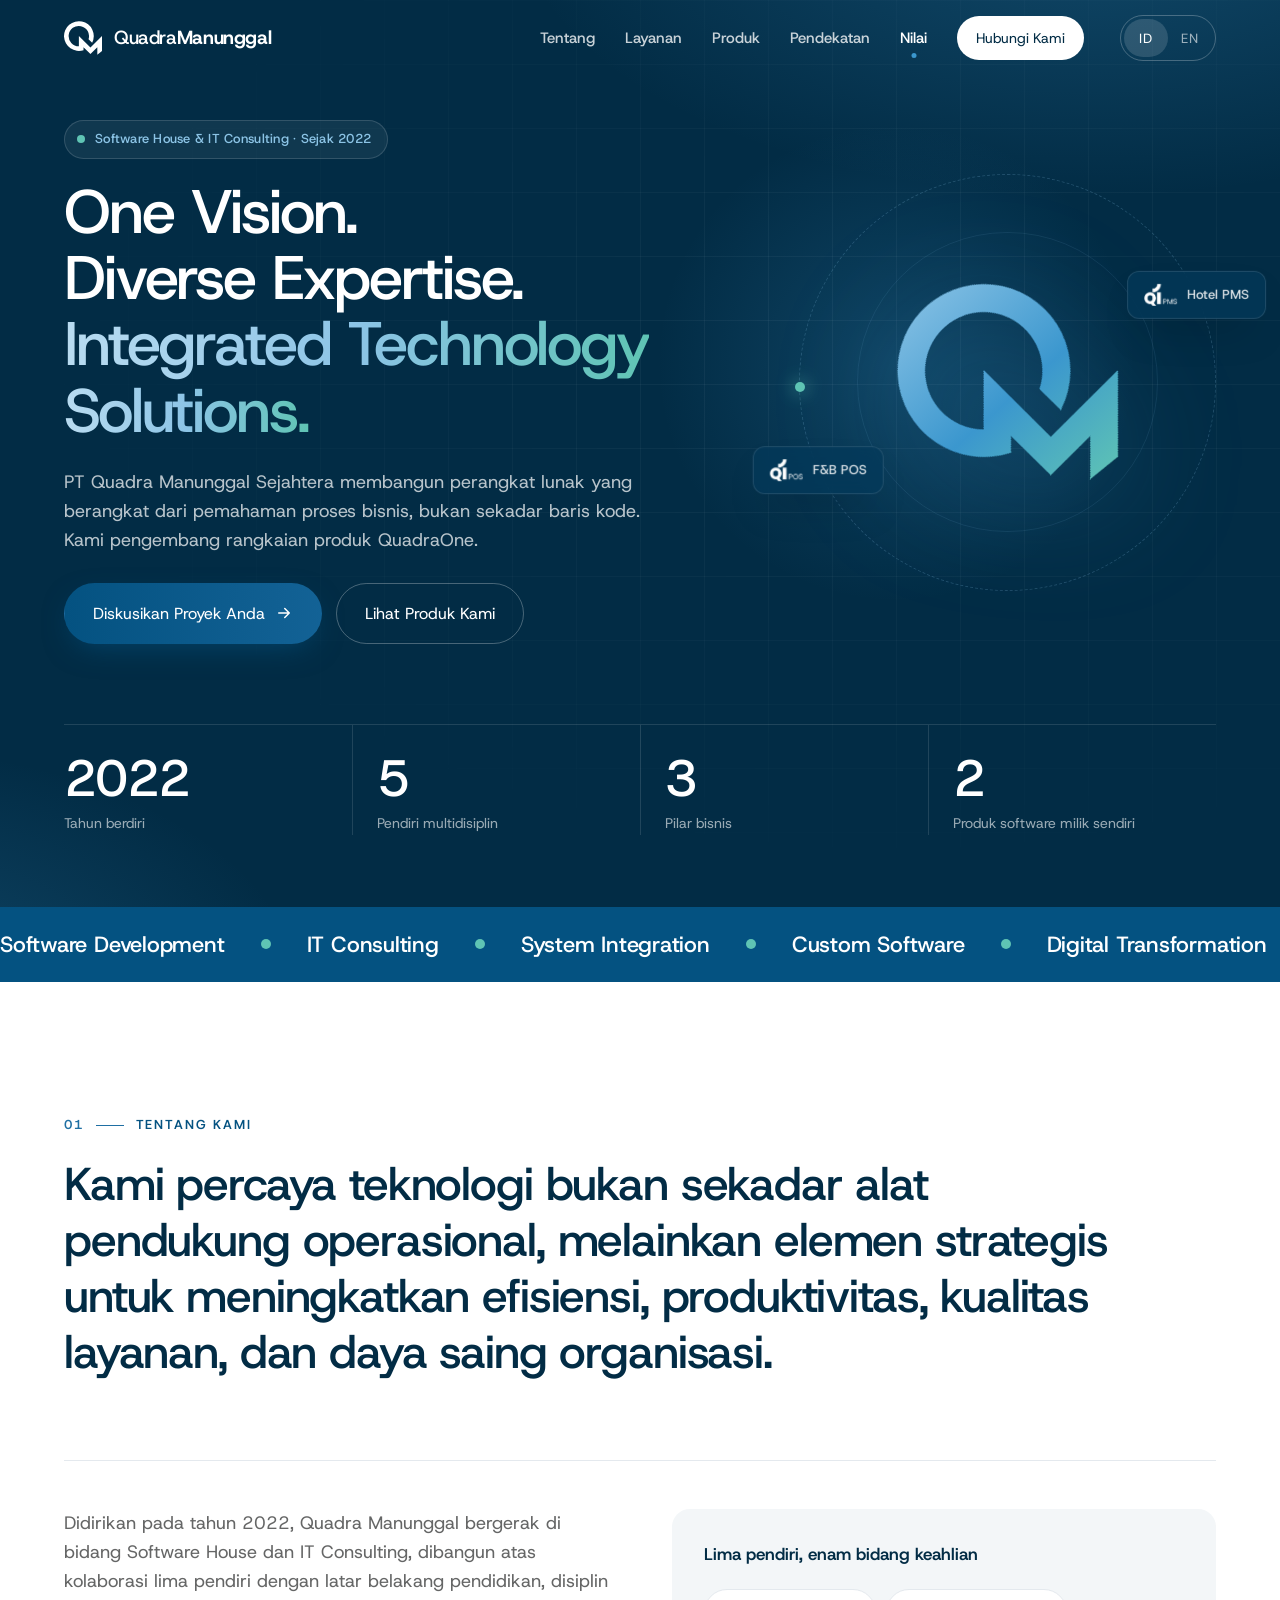
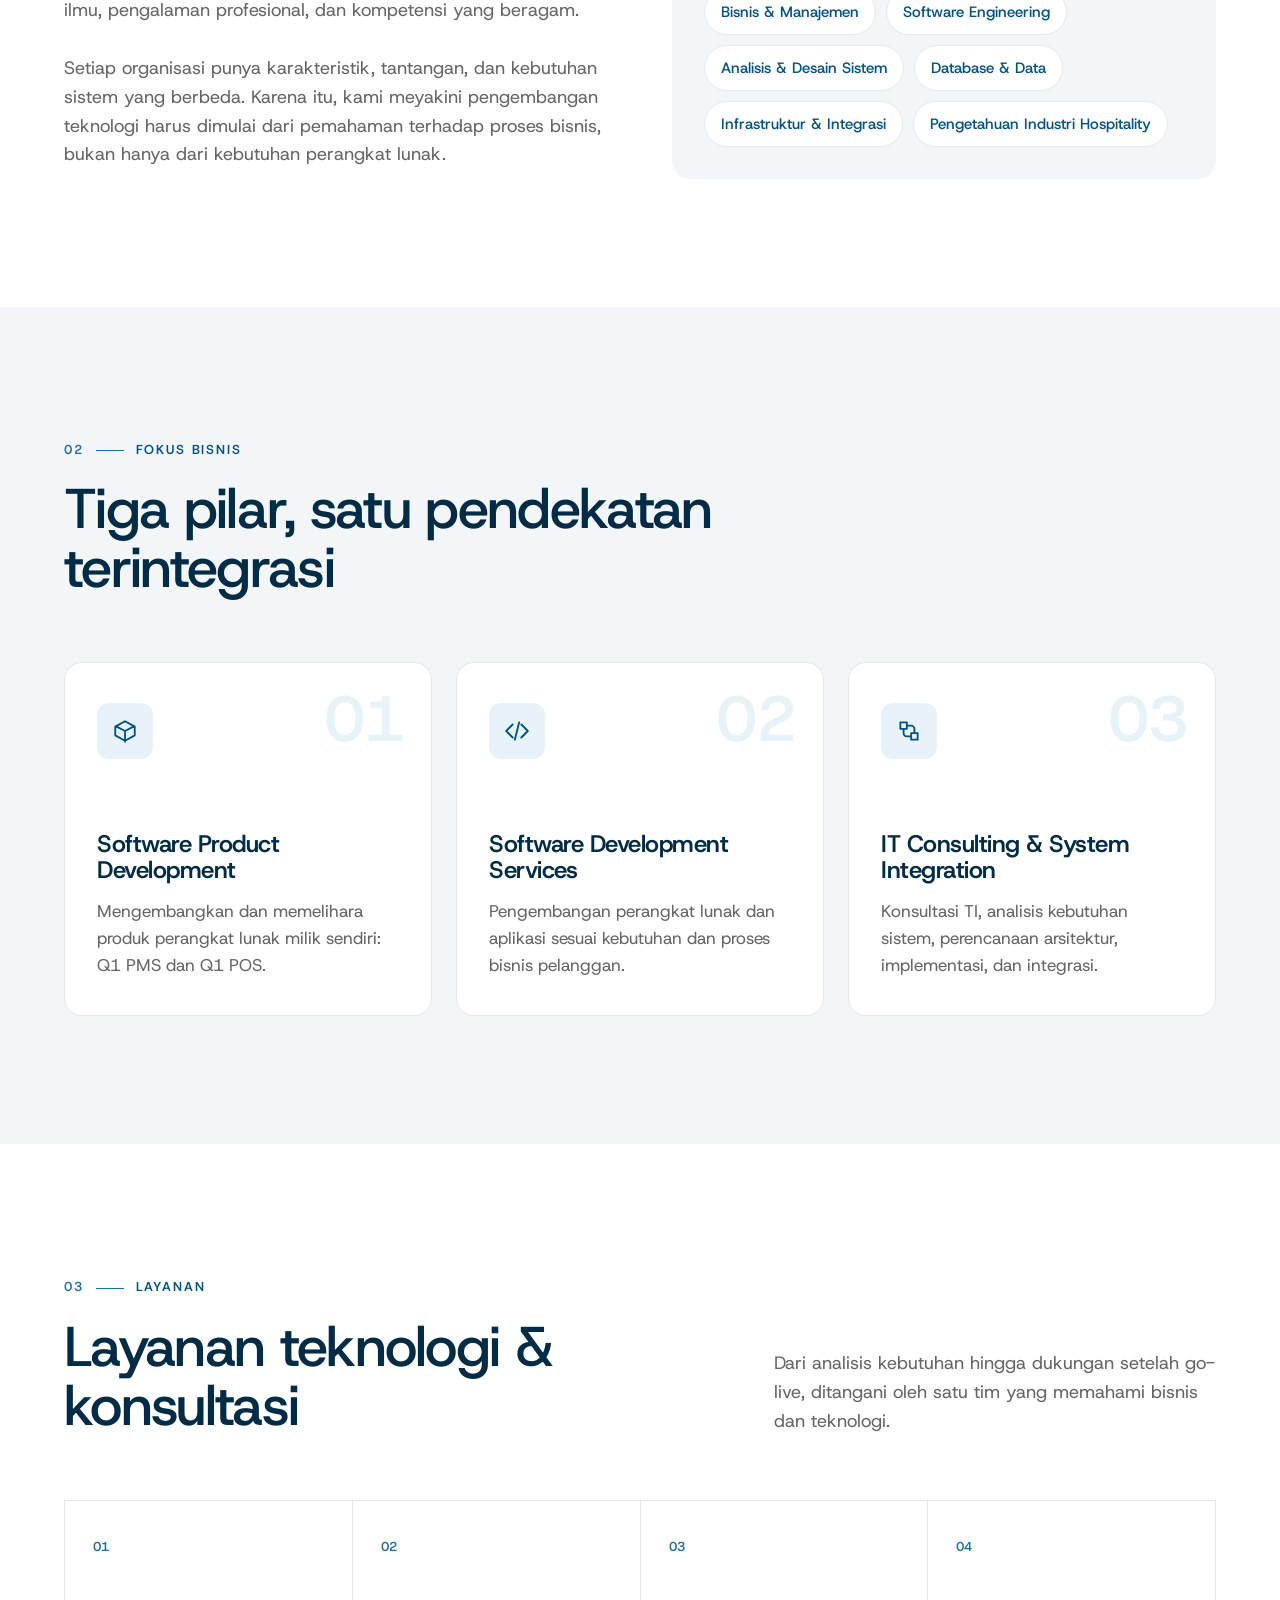
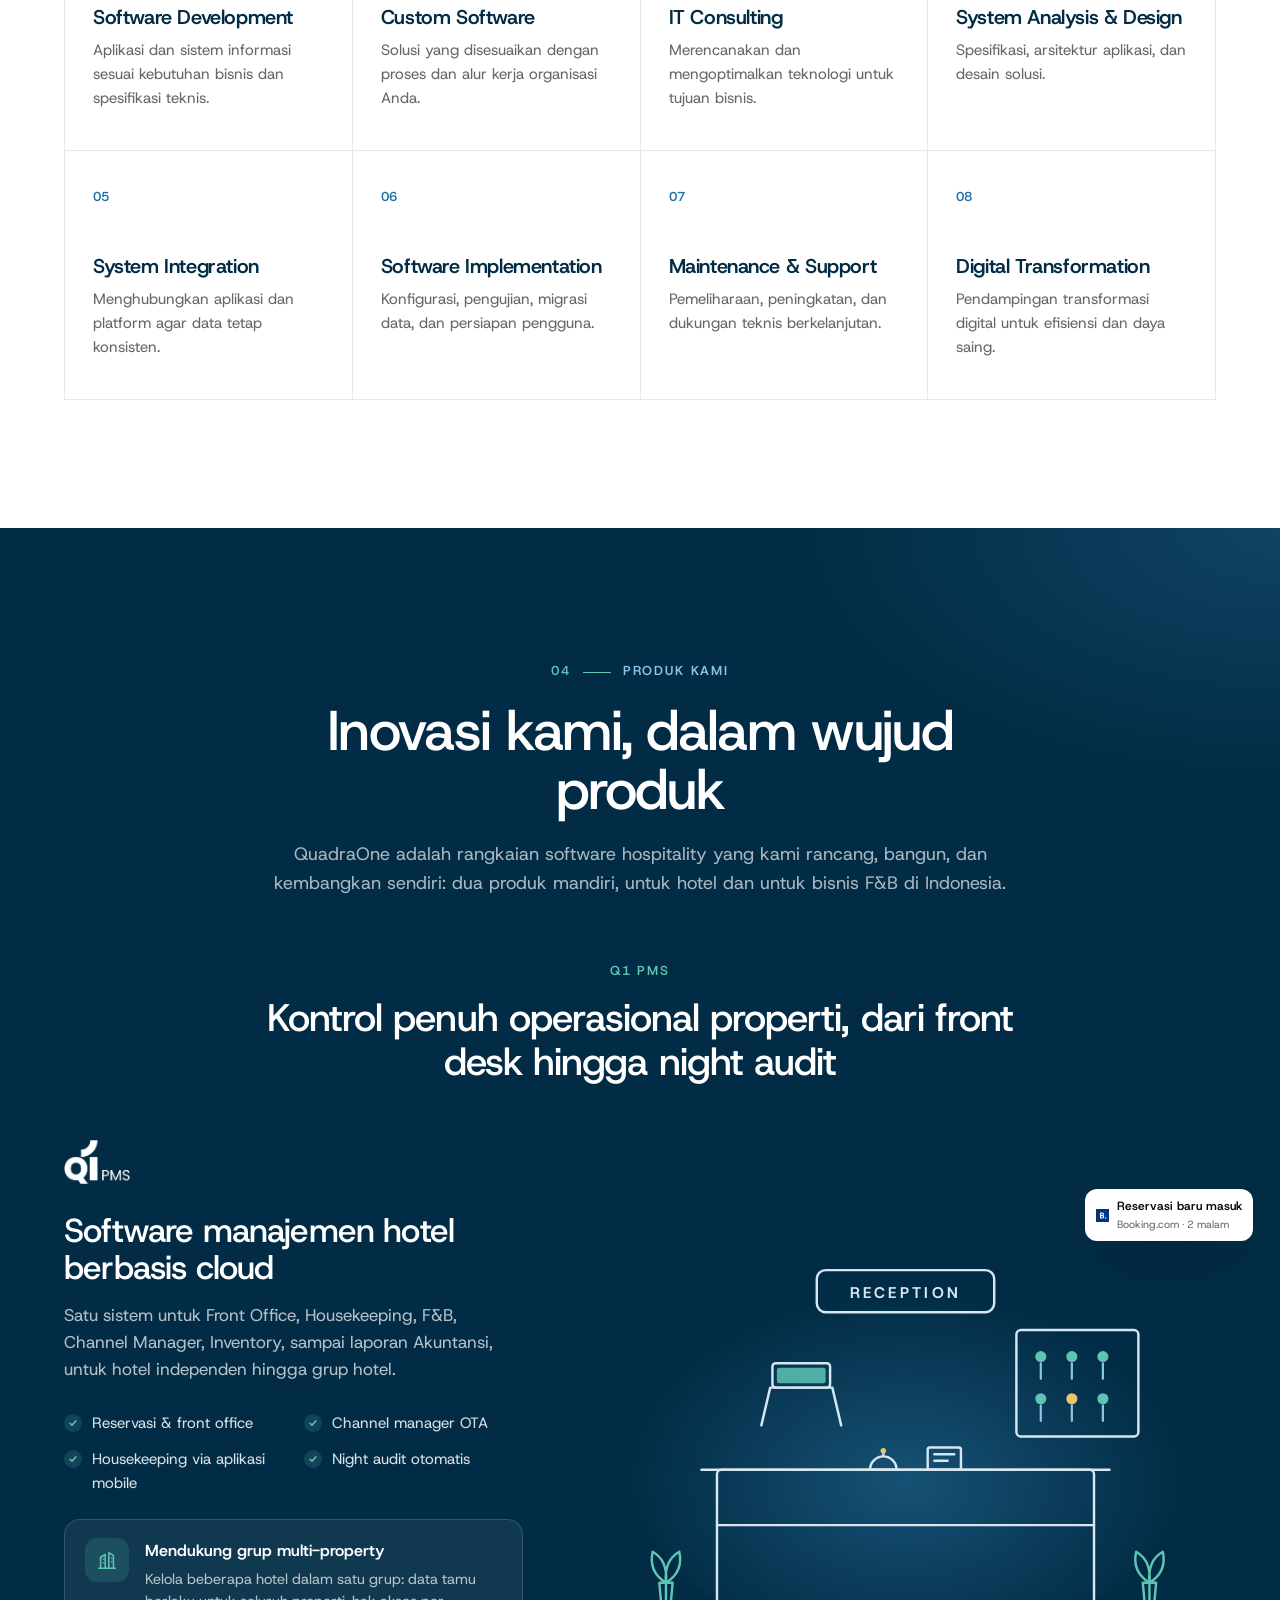
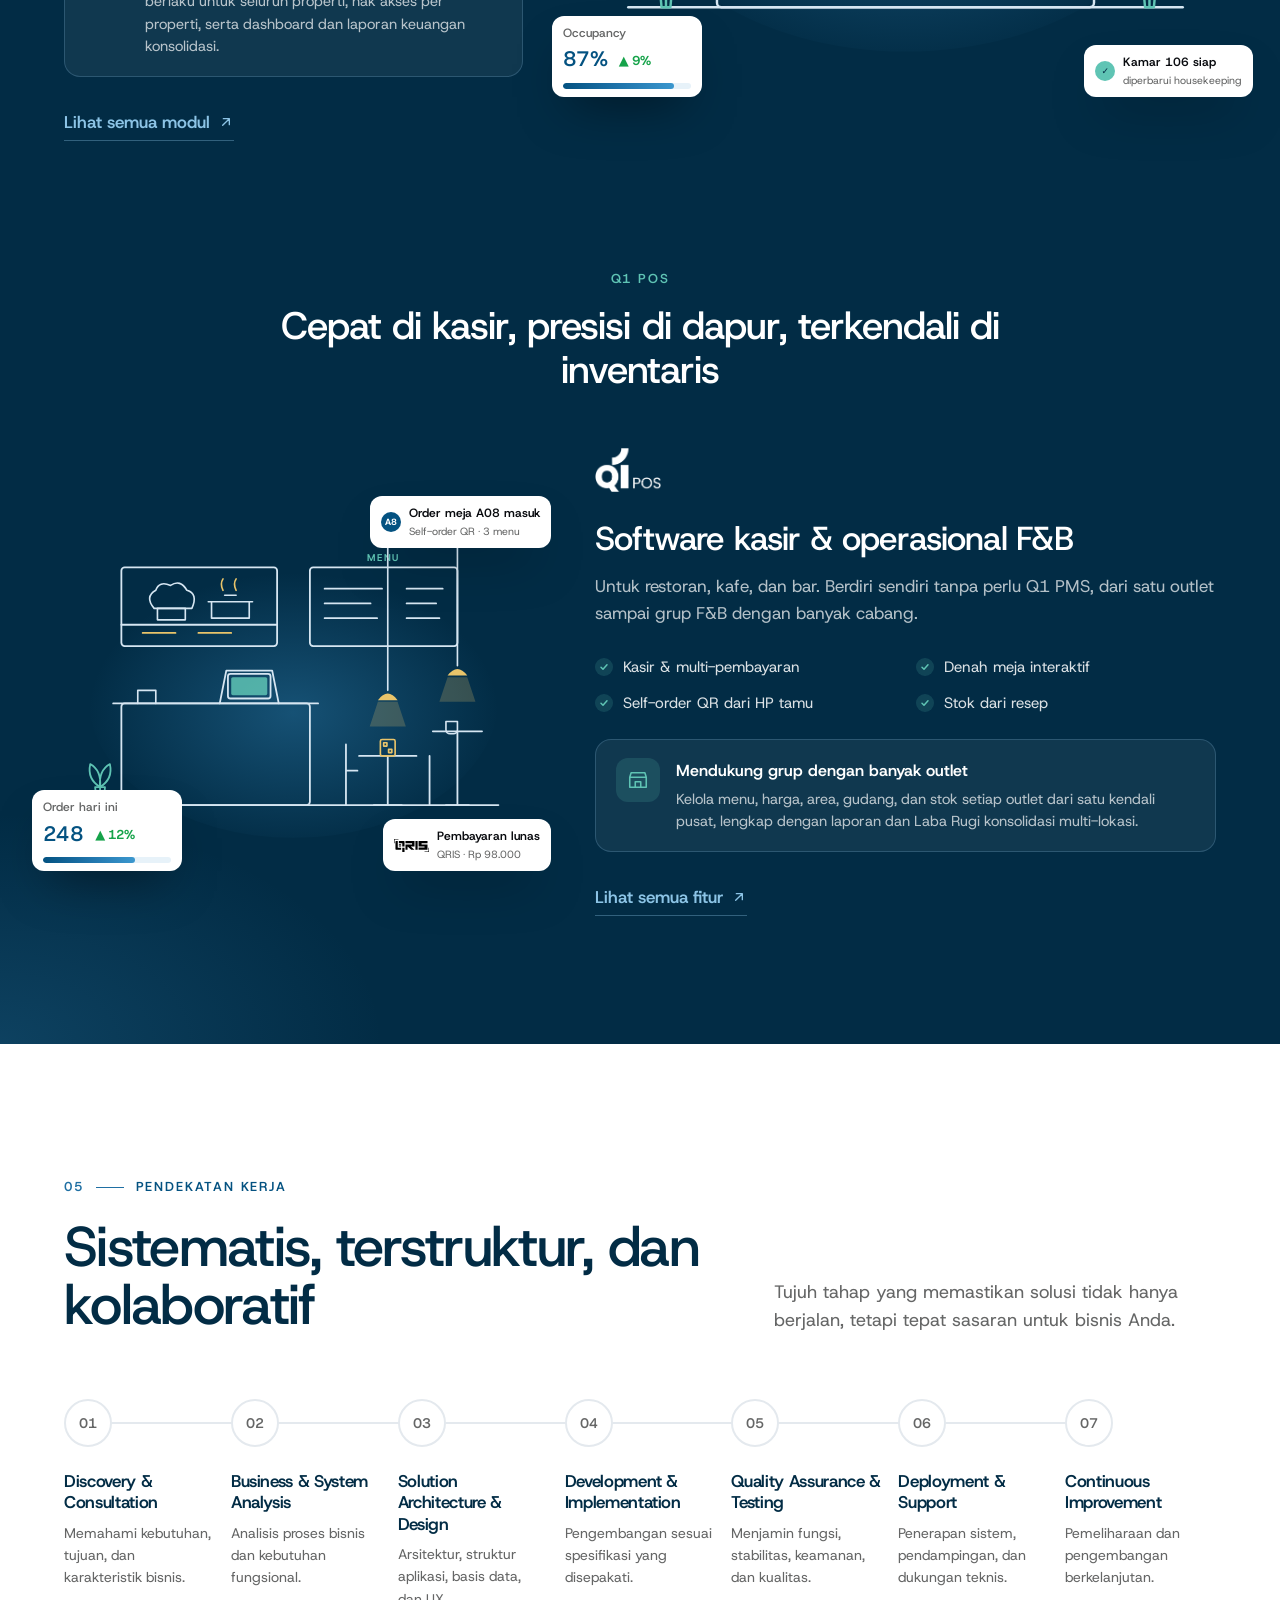
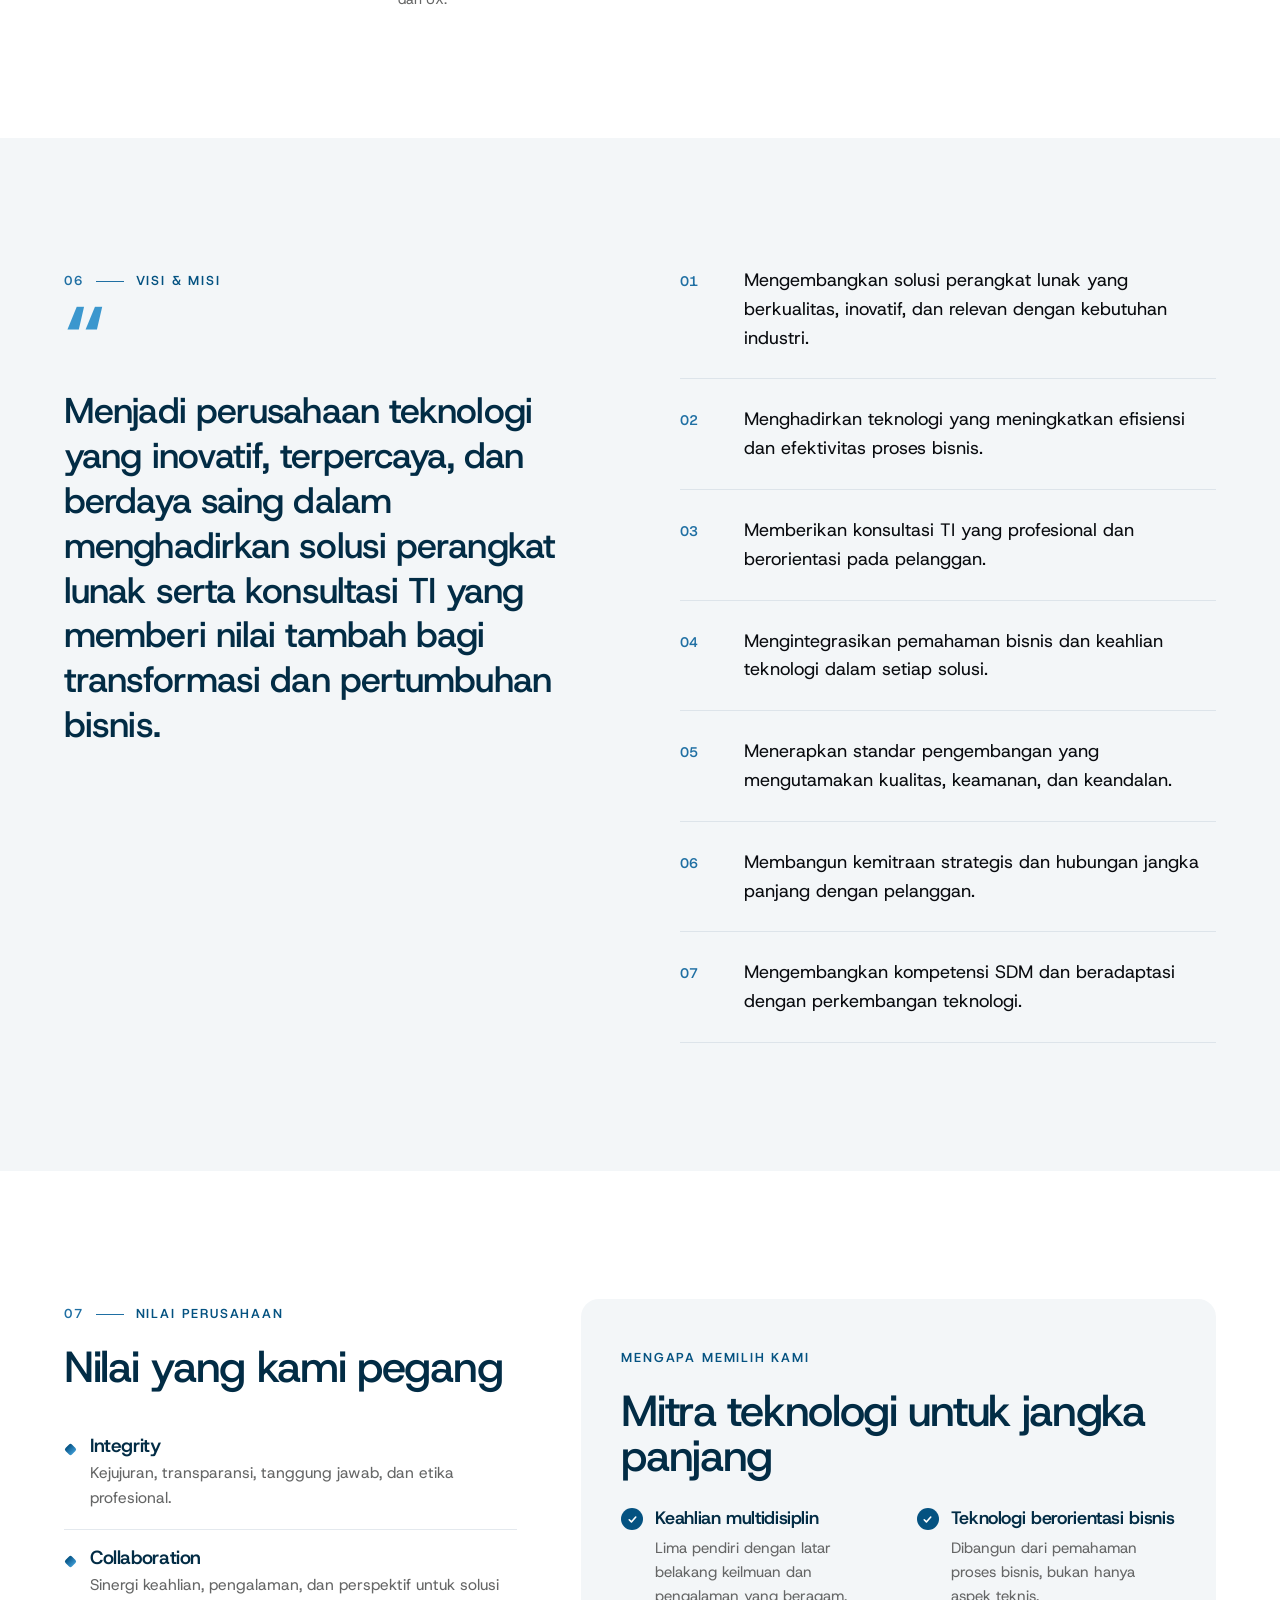
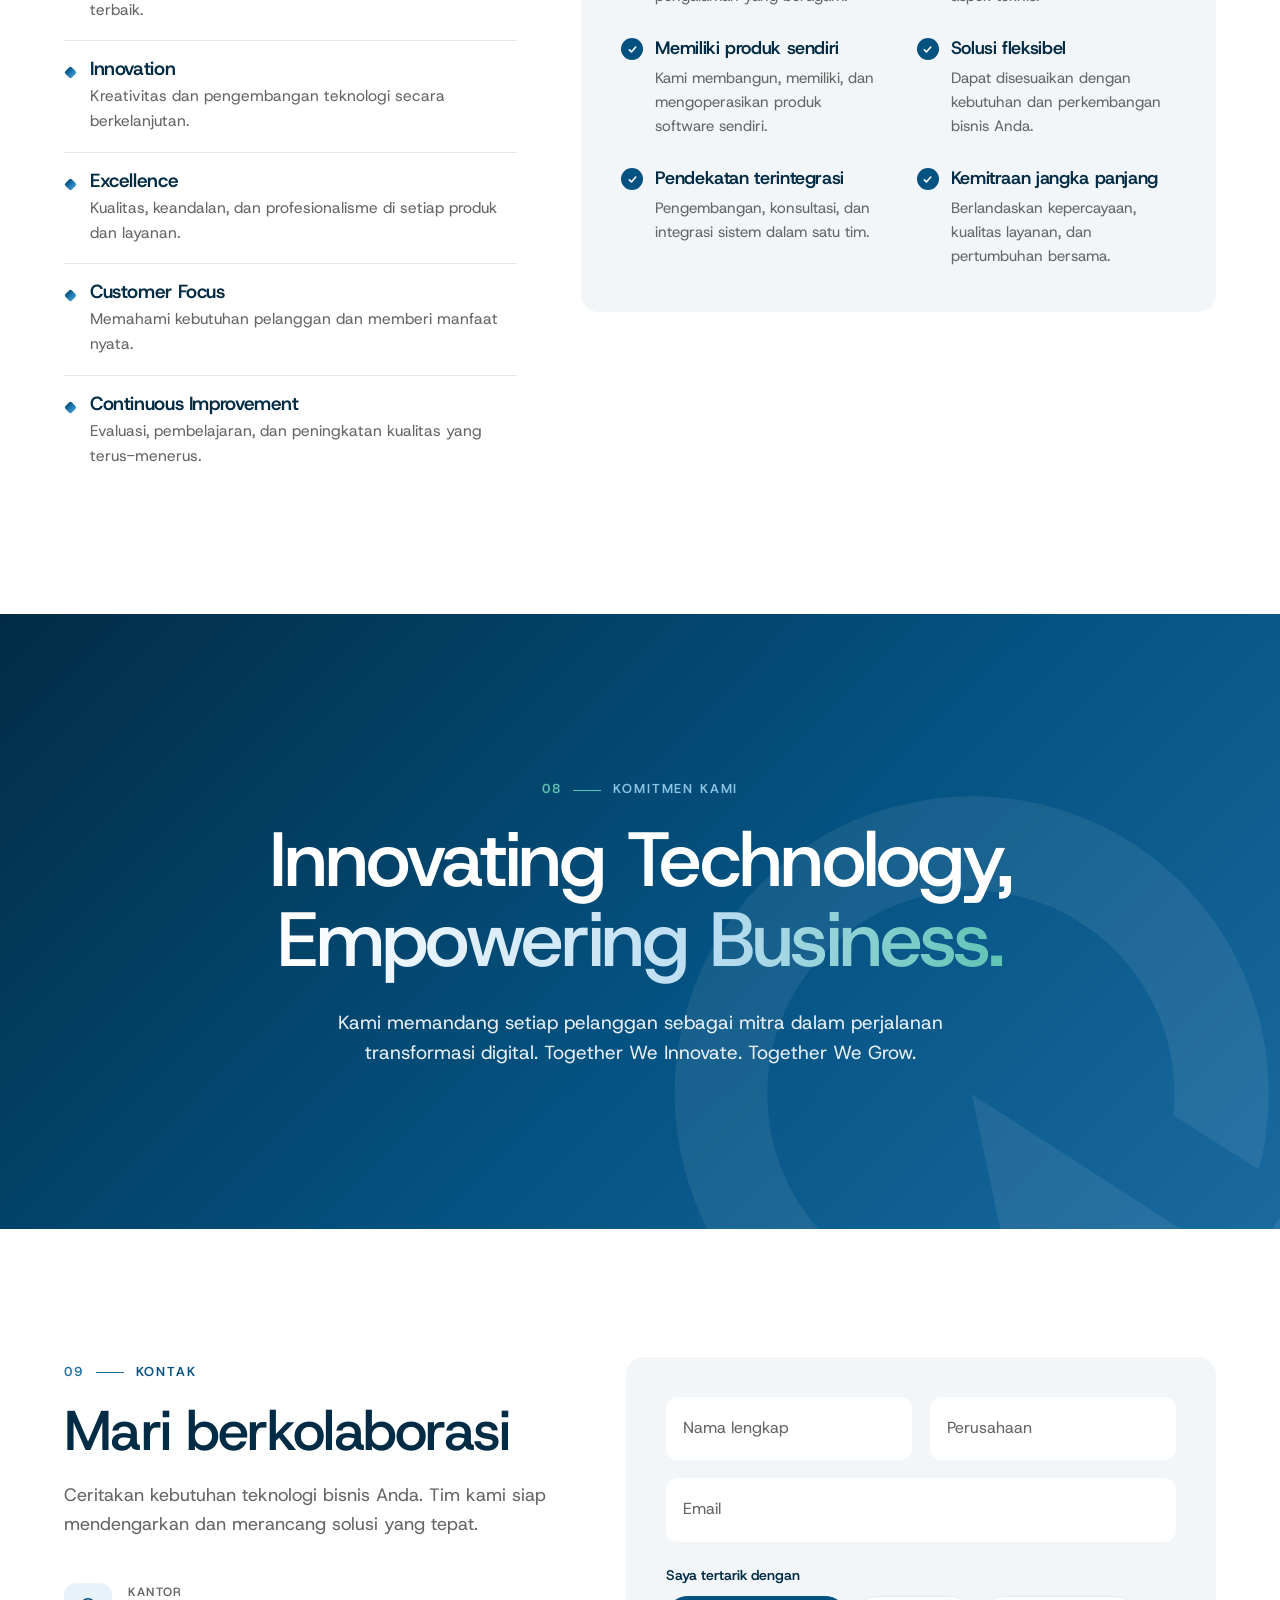
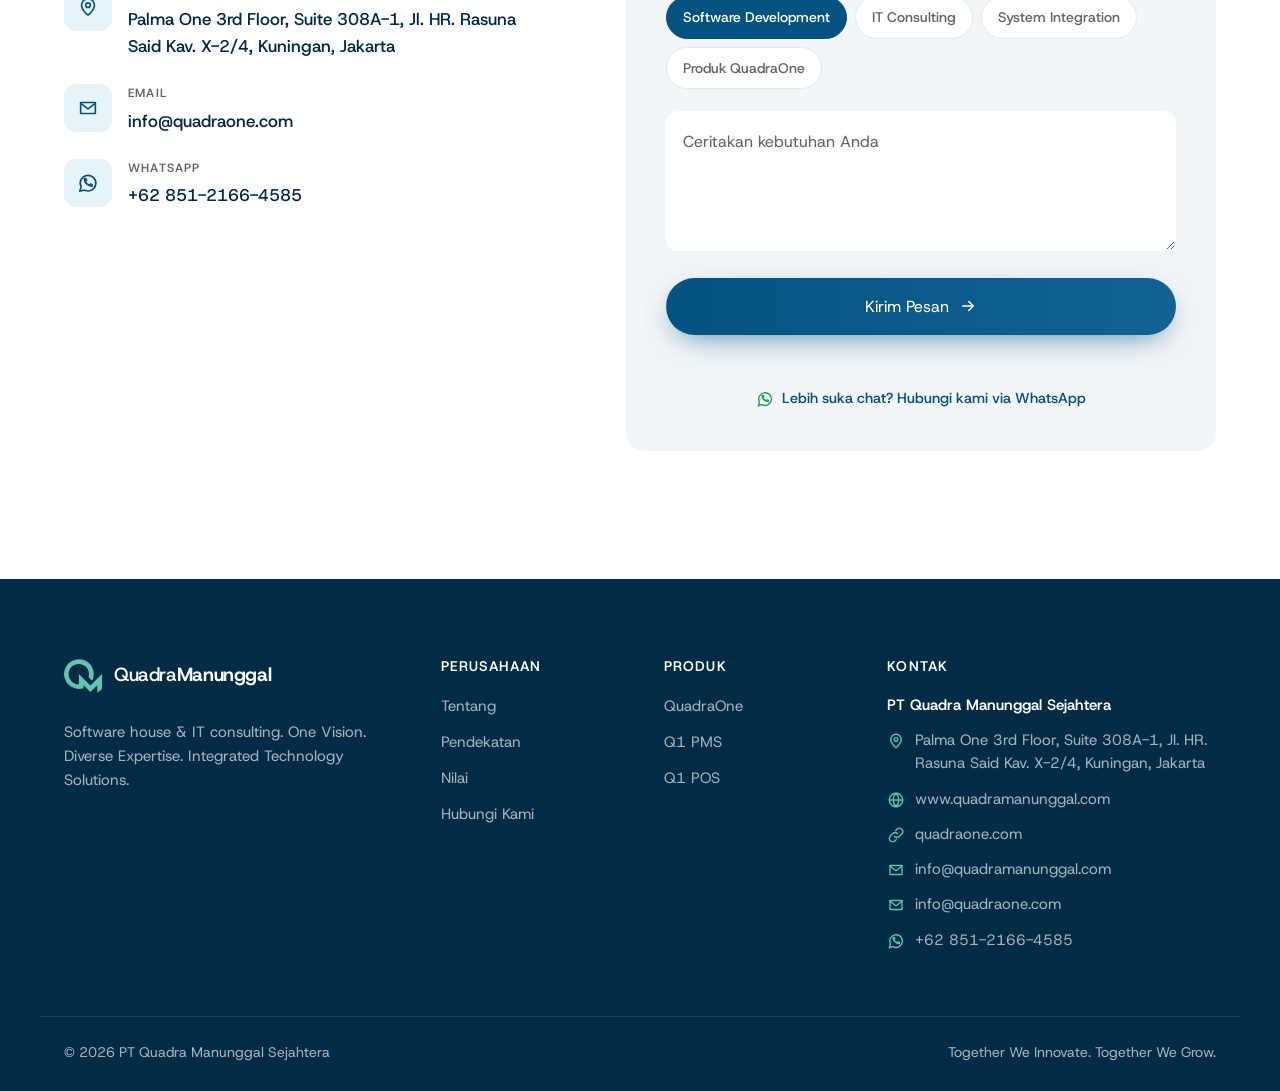
==== commit 755200ca: "Footer contact: icons for every line, add quadramanunggal.com links Each contact line now starts wit" ====
--- a/index.html
+++ b/index.html
@@ -488,9 +488,12 @@
       <address class="footer__col footer__contact">
         <h4 data-i18n="contact.eyebrow">Kontak</h4>
         <strong>PT Quadra Manunggal Sejahtera</strong>
-        <a href="https://www.google.com/maps/search/?api=1&query=Palma%20One%2C%20Jl.%20HR.%20Rasuna%20Said%20Kav.%20X-2%2F4%2C%20Kuningan%2C%20Jakarta" target="_blank" rel="noopener">Palma One 3rd Floor, Suite 308A-1, Jl. HR. Rasuna Said Kav. X-2/4, Kuningan, Jakarta</a>
-        <a href="mailto:info@quadraone.com">info@quadraone.com</a>
-        <a href="https://wa.me/6285121664585" target="_blank" rel="noopener">WhatsApp +62 851-2166-4585</a>
+        <a class="fc" href="https://www.google.com/maps/search/?api=1&query=Palma%20One%2C%20Jl.%20HR.%20Rasuna%20Said%20Kav.%20X-2%2F4%2C%20Kuningan%2C%20Jakarta" target="_blank" rel="noopener"><svg class="fc__ico" viewBox="0 0 24 24" aria-hidden="true"><path d="M12 21s-7-6.2-7-11a7 7 0 1 1 14 0c0 4.8-7 11-7 11z"/><circle cx="12" cy="10" r="2.5"/></svg><span>Palma One 3rd Floor, Suite 308A-1, Jl. HR. Rasuna Said Kav. X-2/4, Kuningan, Jakarta</span></a>
+        <a class="fc" href="https://www.quadramanunggal.com" target="_blank" rel="noopener"><svg class="fc__ico" viewBox="0 0 24 24" aria-hidden="true"><path d="M12 21a9 9 0 1 0 0-18 9 9 0 0 0 0 18Zm-9-9h18M12 3c2.5 2.6 3.8 5.6 3.8 9S14.5 18.4 12 21c-2.5-2.6-3.8-5.6-3.8-9S9.5 5.6 12 3Z"/></svg><span>www.quadramanunggal.com</span></a>
+        <a class="fc" href="https://quadraone.com" target="_blank" rel="noopener"><svg class="fc__ico" viewBox="0 0 24 24" aria-hidden="true"><path d="M10 14a4.5 4.5 0 0 0 6.4 0l3.2-3.2a4.5 4.5 0 0 0-6.4-6.4L11.6 6M14 10a4.5 4.5 0 0 0-6.4 0l-3.2 3.2a4.5 4.5 0 0 0 6.4 6.4l1.6-1.6"/></svg><span>quadraone.com</span></a>
+        <a class="fc" href="mailto:info@quadramanunggal.com"><svg class="fc__ico" viewBox="0 0 24 24" aria-hidden="true"><path d="M4 6h16v12H4z"/><path d="m4 7 8 6 8-6"/></svg><span>info@quadramanunggal.com</span></a>
+        <a class="fc" href="mailto:info@quadraone.com"><svg class="fc__ico" viewBox="0 0 24 24" aria-hidden="true"><path d="M4 6h16v12H4z"/><path d="m4 7 8 6 8-6"/></svg><span>info@quadraone.com</span></a>
+        <a class="fc" href="https://wa.me/6285121664585" target="_blank" rel="noopener" aria-label="WhatsApp +62 851-2166-4585"><svg class="fc__ico" viewBox="0 0 24 24" aria-hidden="true"><path d="M3 21l1.6-4.8A8.5 8.5 0 1 1 8 19.6L3 21z"/><path d="M9 9.5c.3 2 2.5 4.3 4.6 4.8l1.2-1.2 1.7.8v1.6c-4 .5-8.7-4.1-8.4-8.2h1.6l.8 1.7L9 9.5z"/></svg><span>+62 851-2166-4585</span></a>
       </address>
     </div>
     <div class="container footer__bottom">
--- a/styles.css
+++ b/styles.css
@@ -491,6 +491,9 @@
 .footer__col h4 { color: #fff; font-size: 14px; font-weight: 600; letter-spacing: .08em; text-transform: uppercase; margin-bottom: 8px; }
 .footer__contact { font-style: normal; line-height: 1.55; }
 .footer__contact strong { color: #fff; font-weight: 600; }
+.fc { display: flex; align-items: flex-start; gap: 10px; }
+.fc__ico { width: 18px; height: 18px; flex-shrink: 0; margin-top: 3px; fill: none; stroke: var(--teal); stroke-width: 1.8; stroke-linecap: round; stroke-linejoin: round; }
+.fc:hover .fc__ico { stroke: #fff; }
 .footer__col a:hover { color: #fff; }
 .footer__bottom { display: flex; justify-content: space-between; gap: 16px; flex-wrap: wrap; padding-top: 24px; padding-bottom: 28px; border-top: 1px solid rgba(255, 255, 255, .1); font-size: 14px; }
 
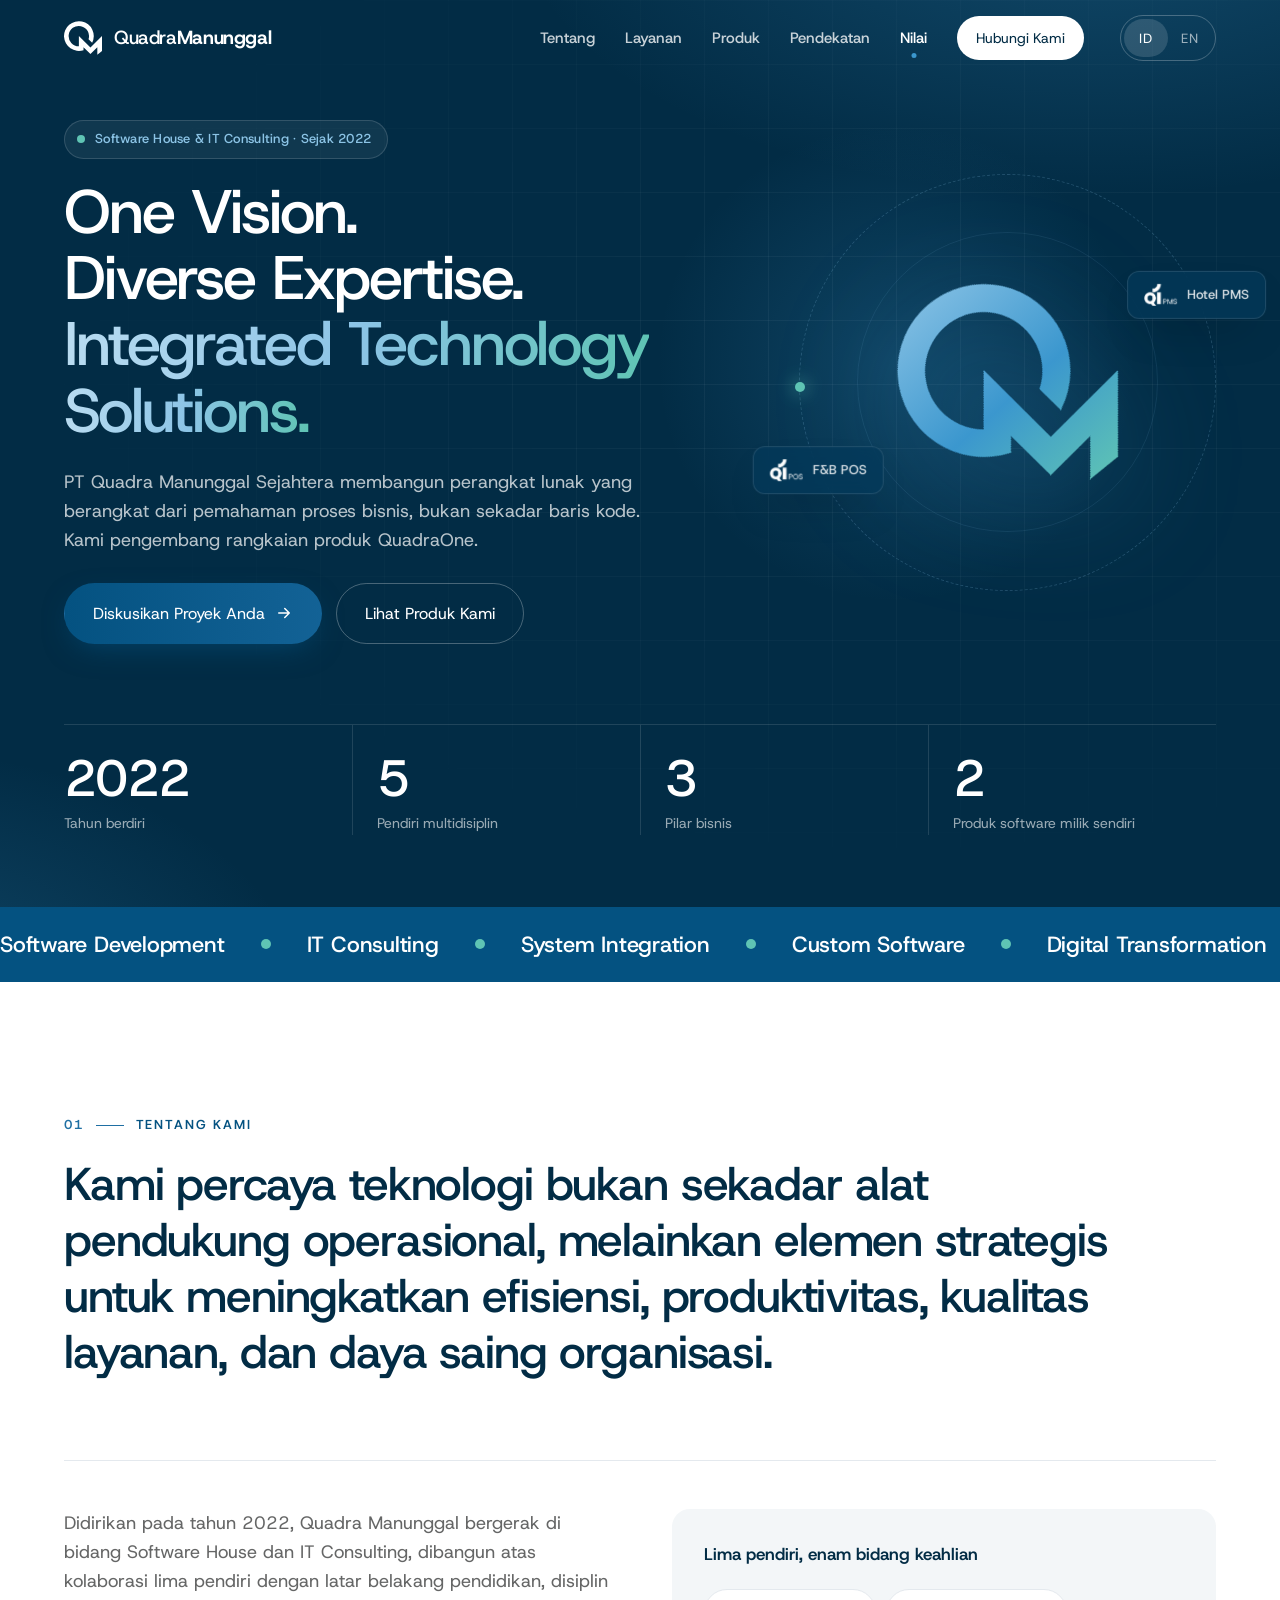
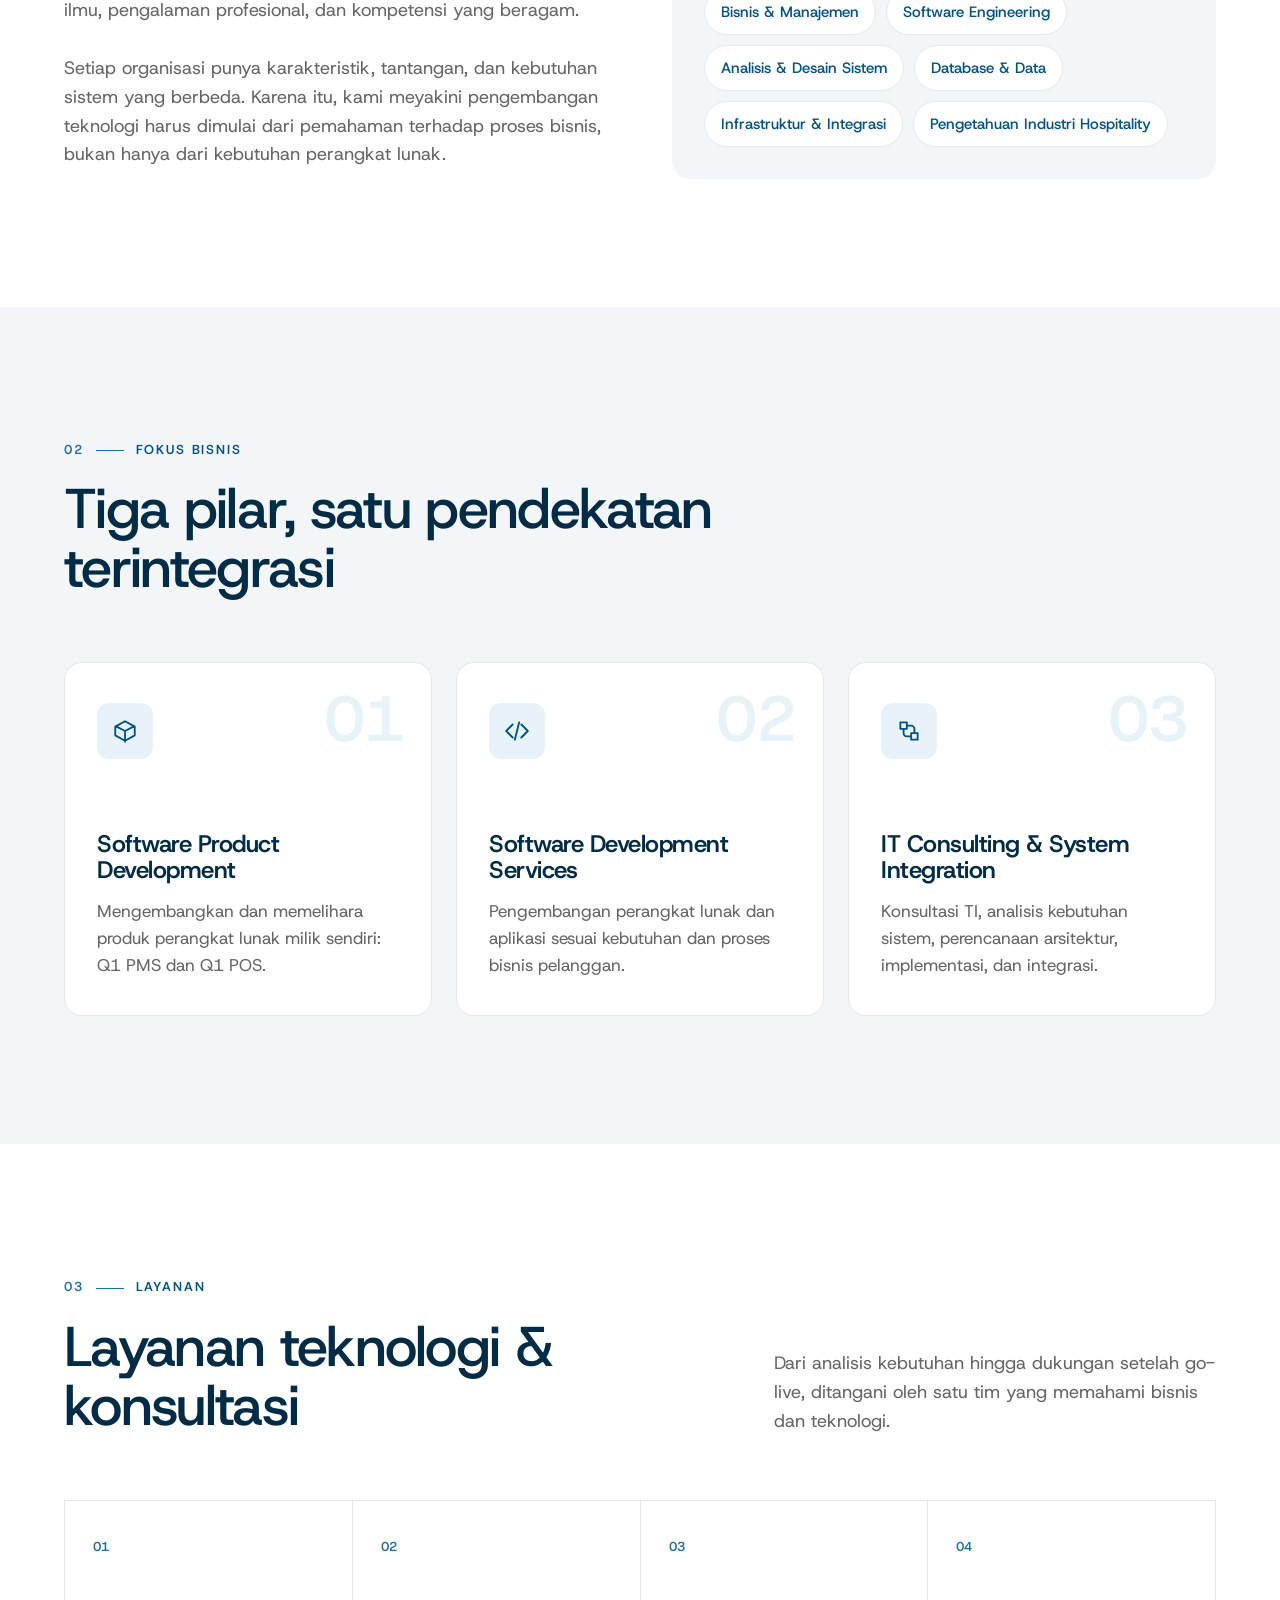
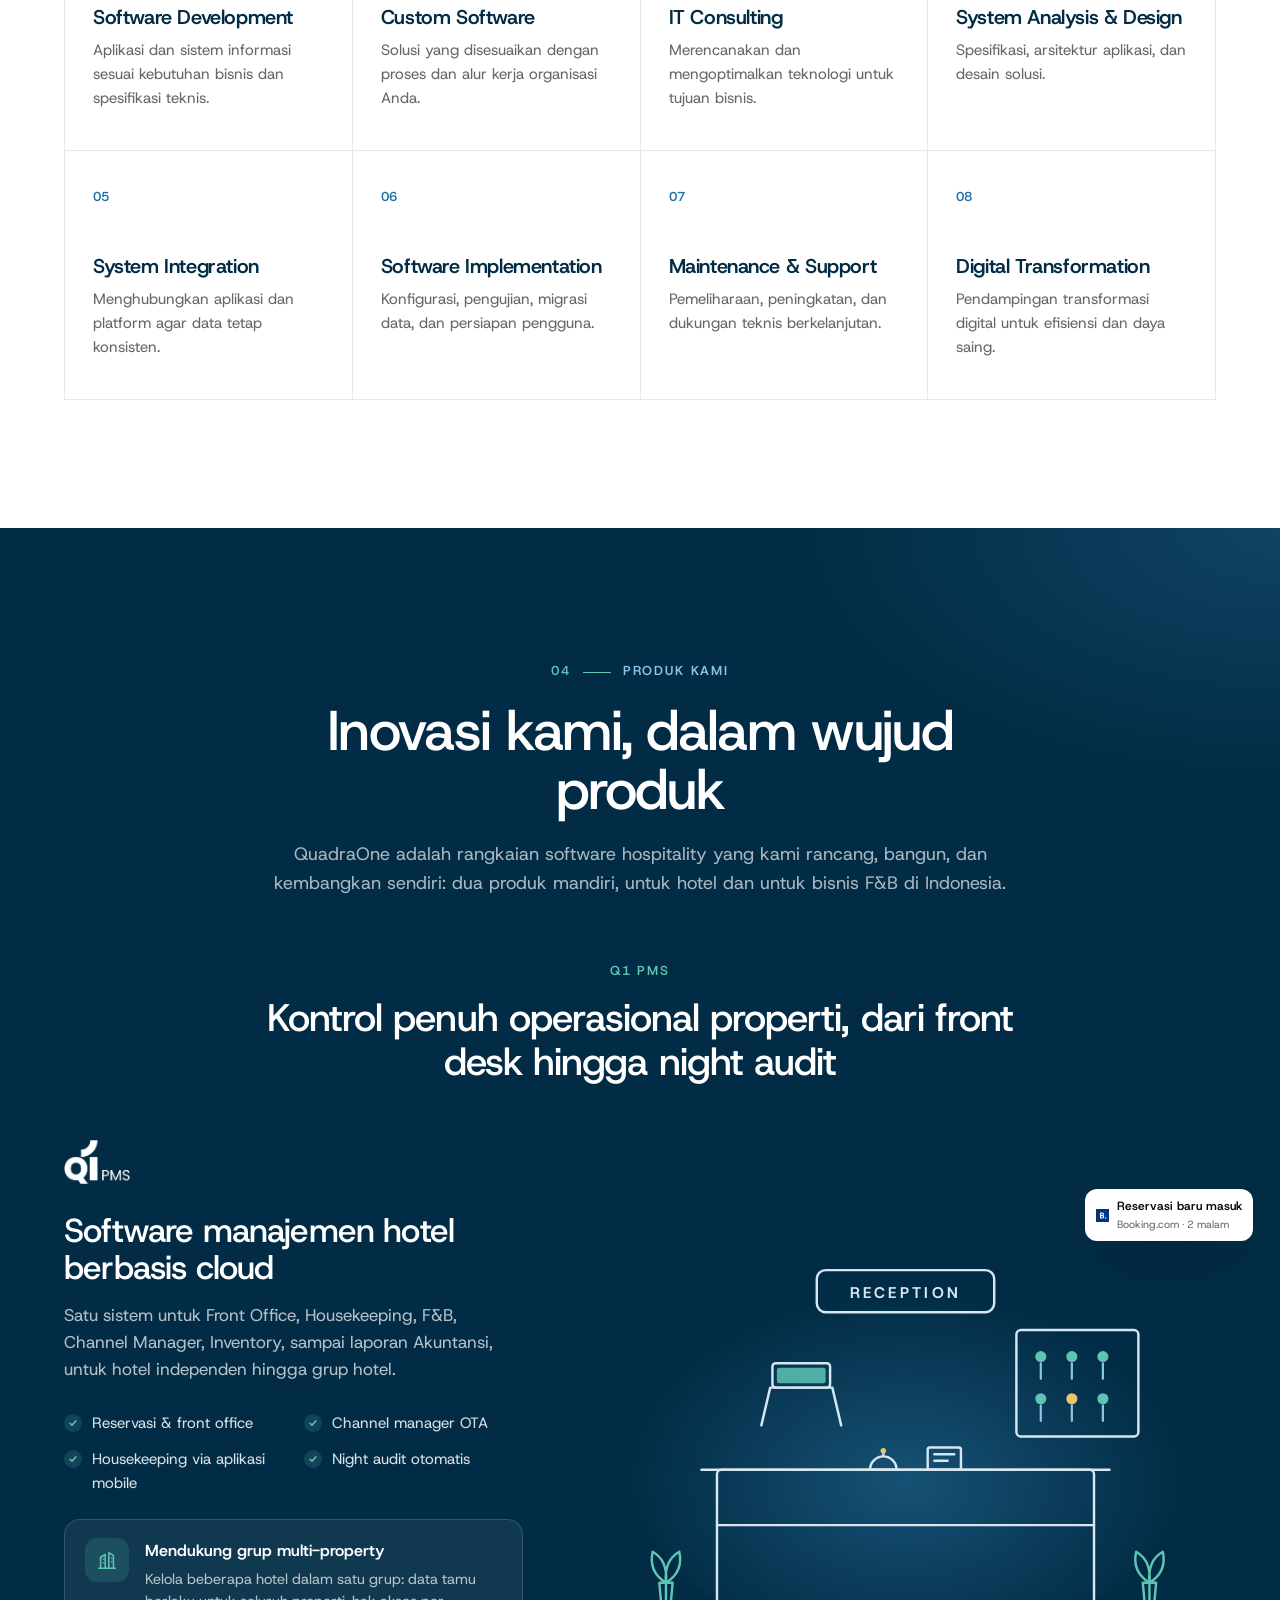
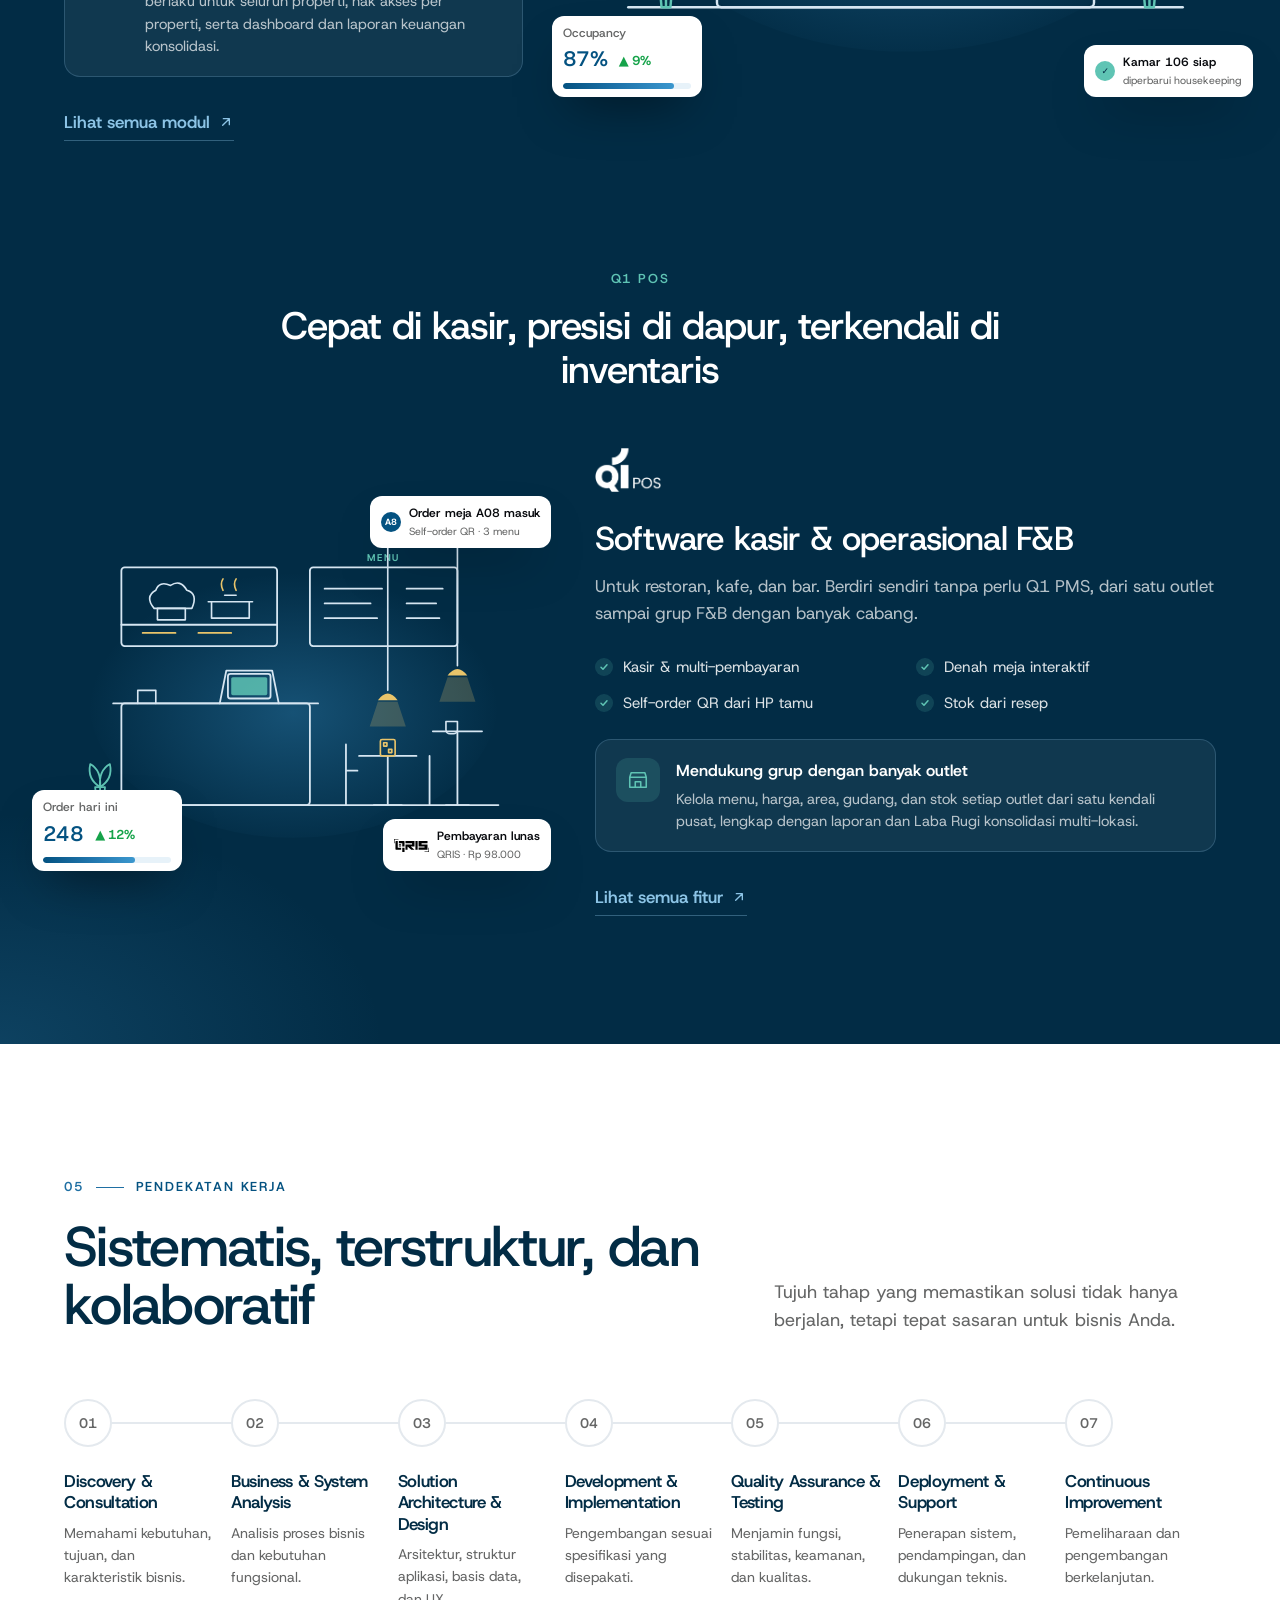
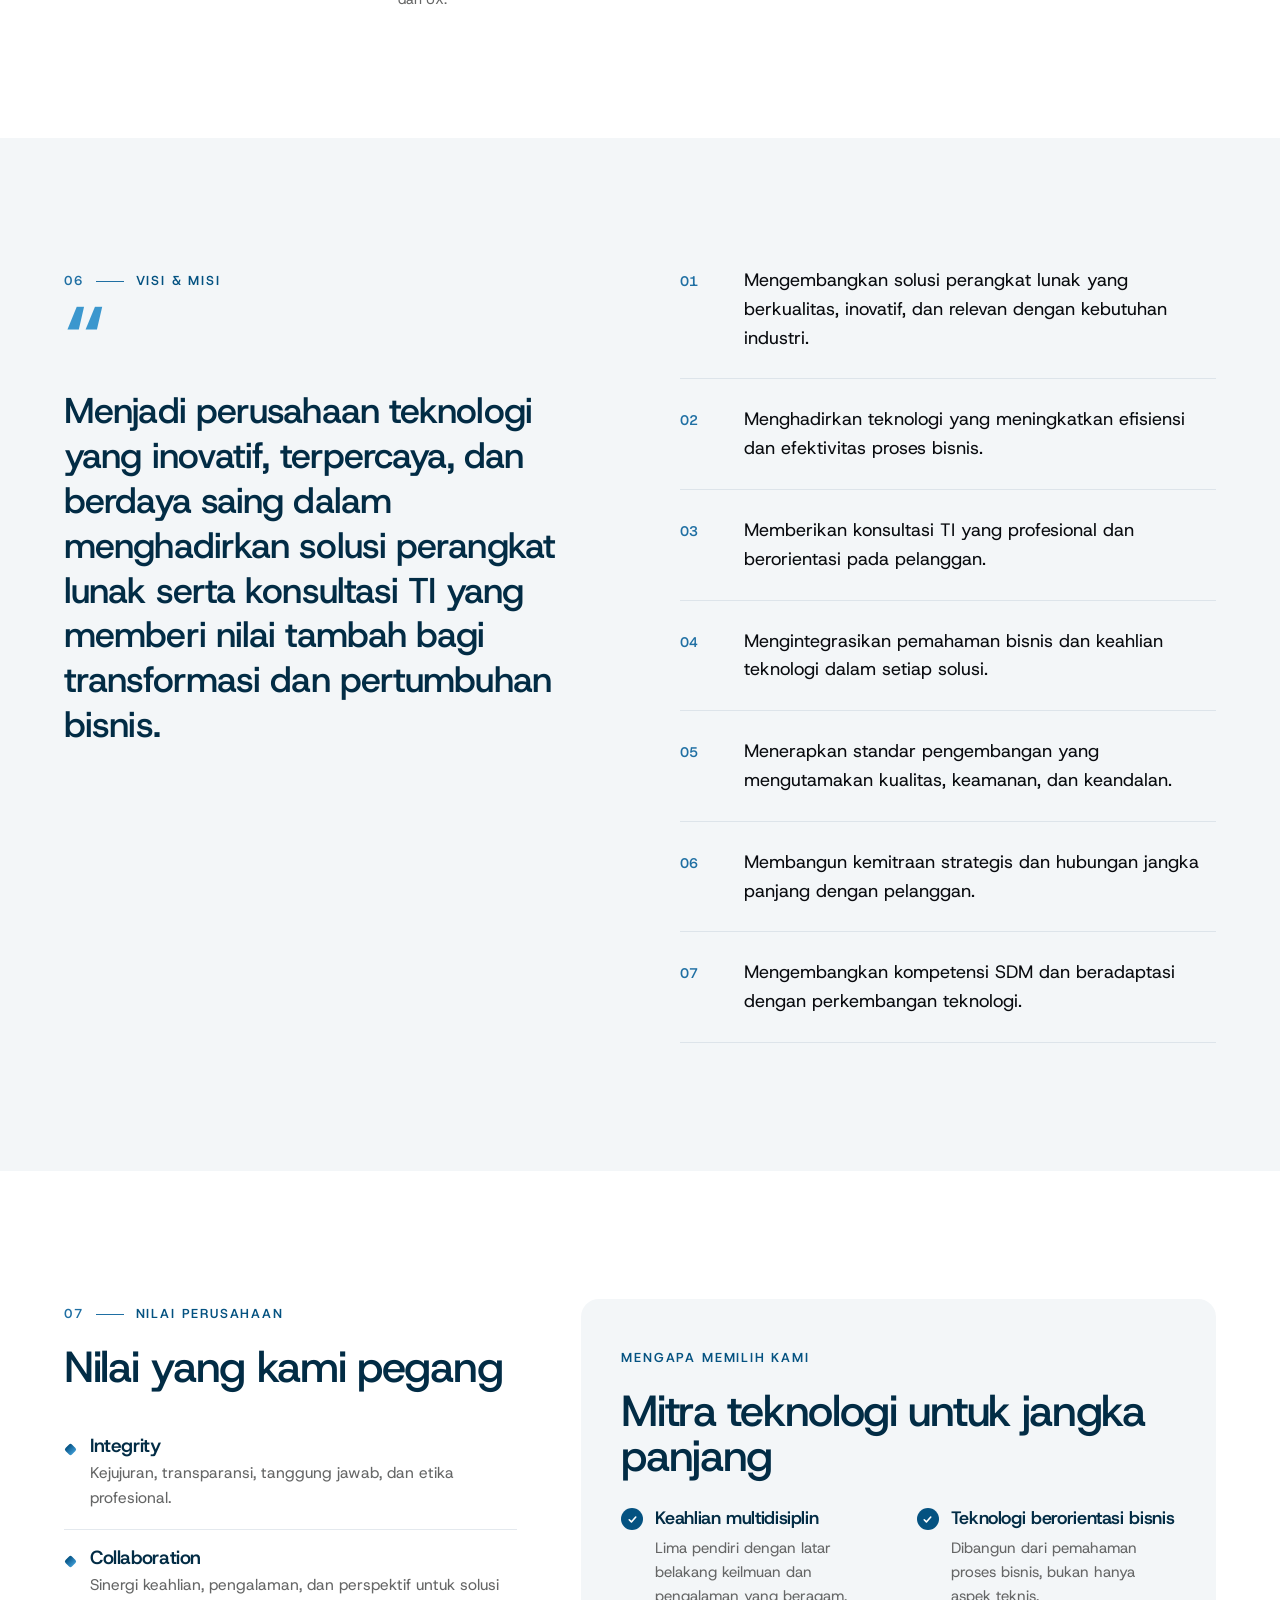
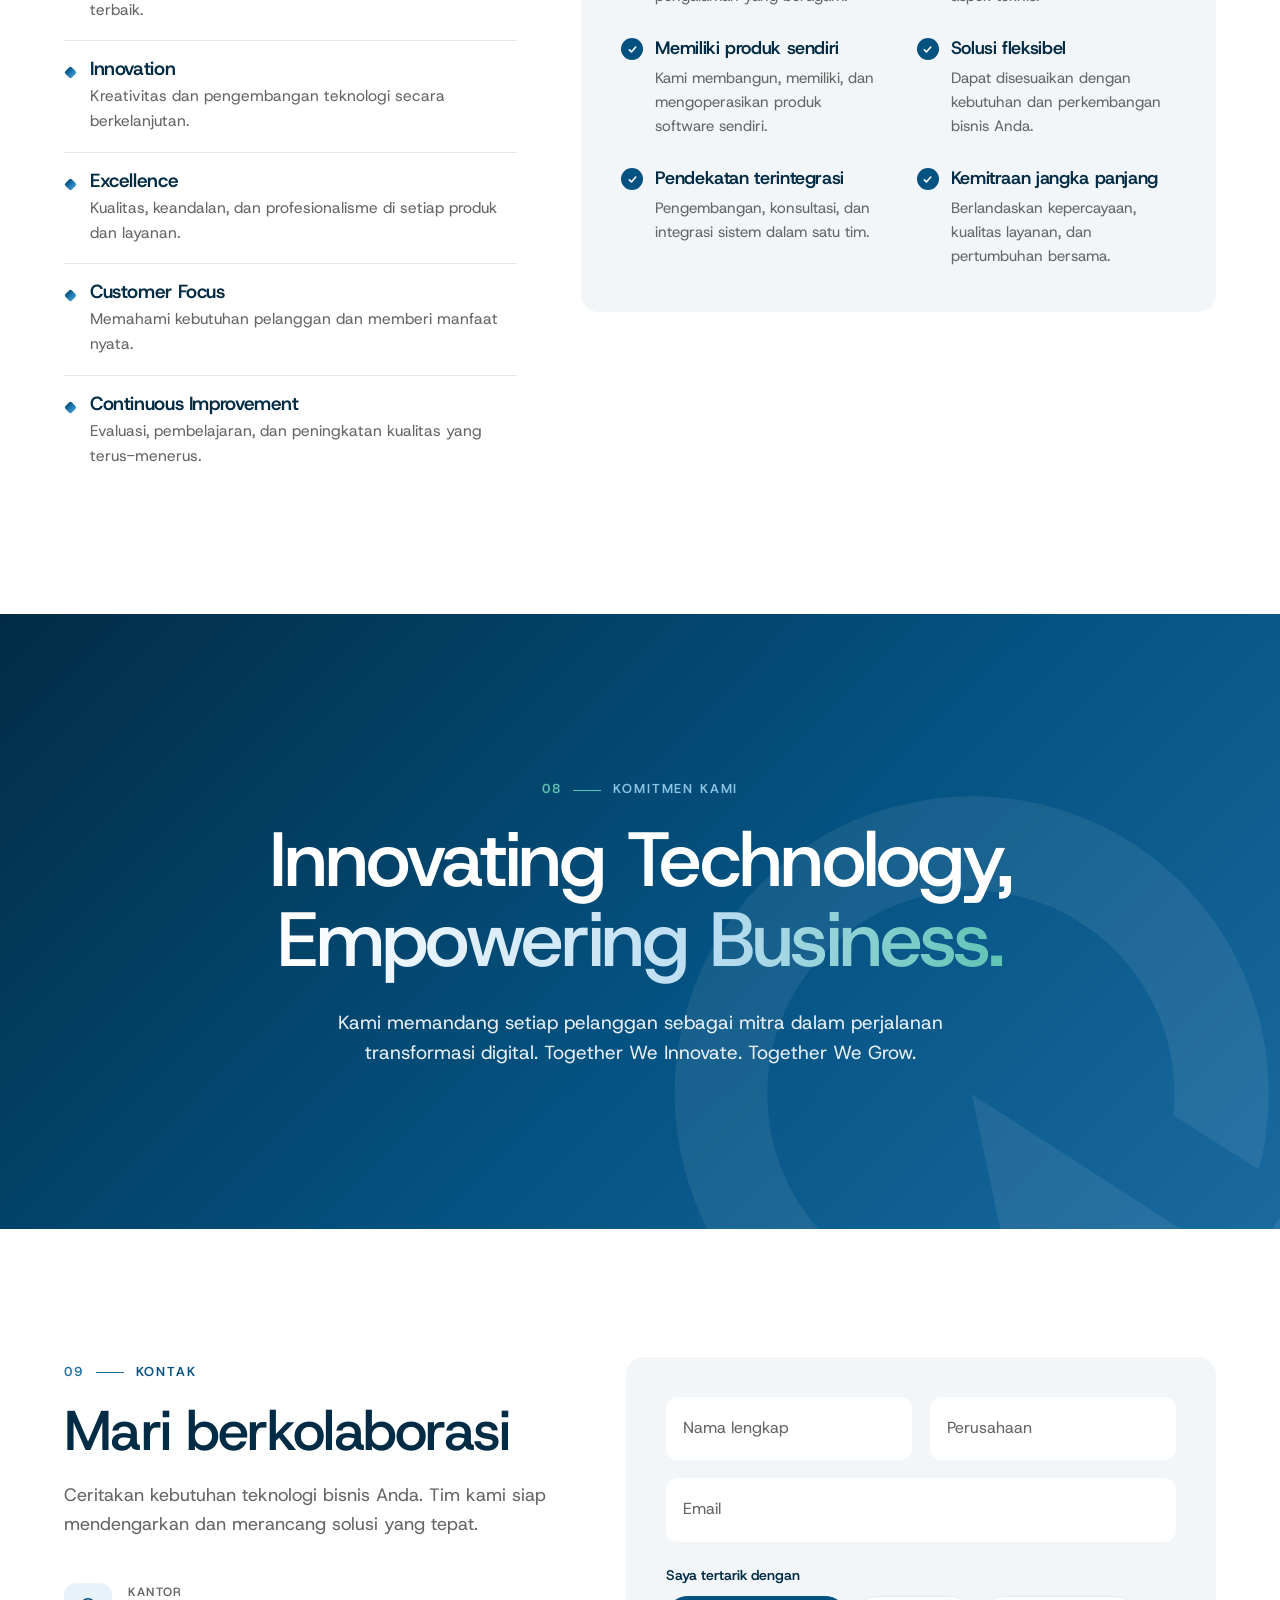
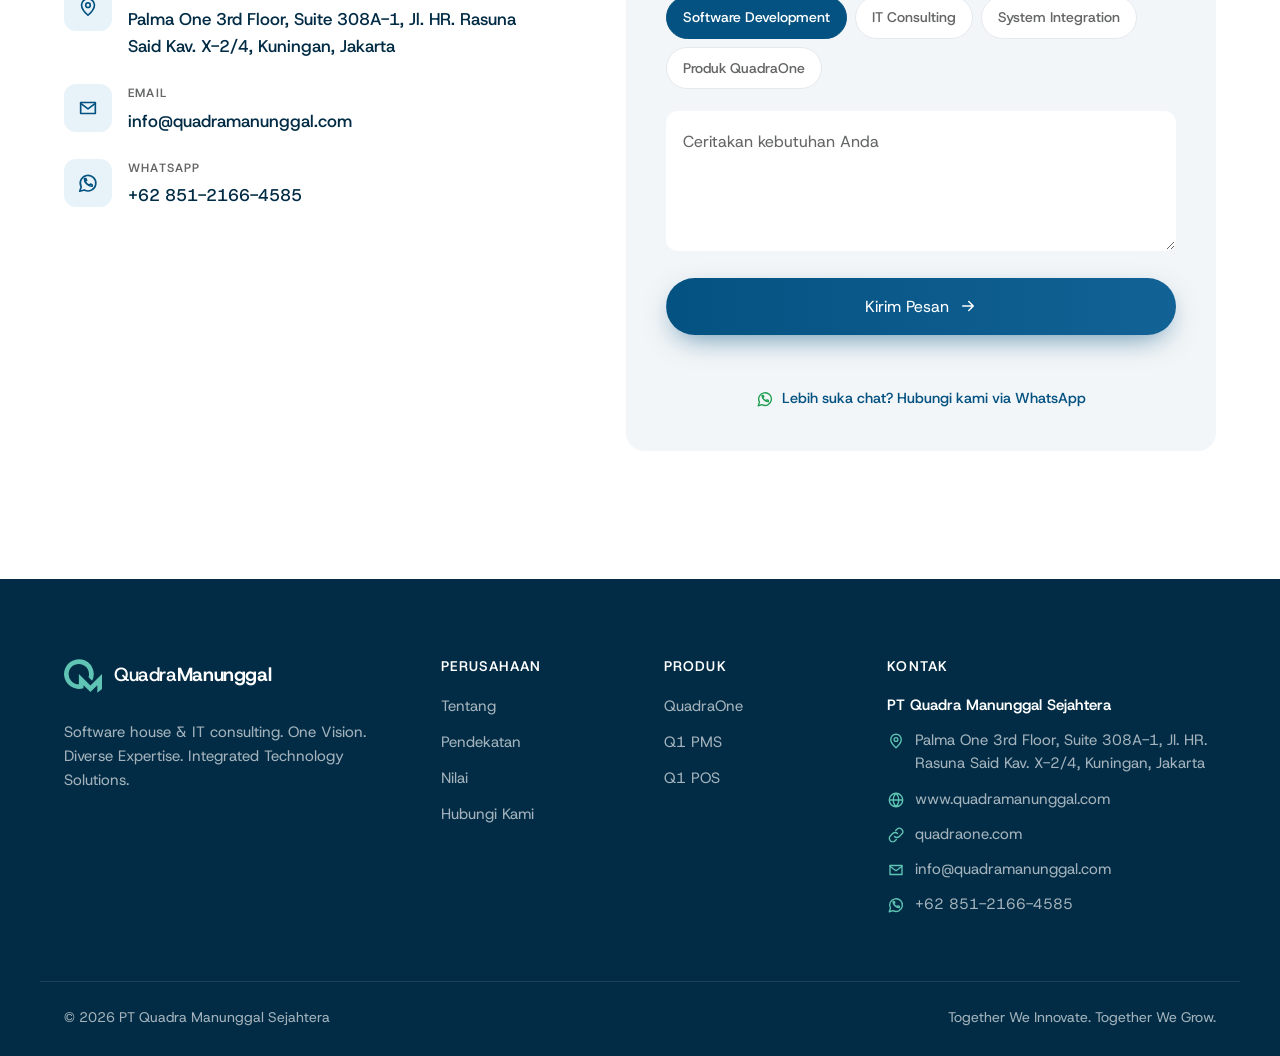
==== commit e9101c80: "Use info@quadramanunggal.com everywhere Contact section, footer (duplicate quadraone address removed" ====
--- a/index.html
+++ b/index.html
@@ -423,7 +423,7 @@
             </li>
             <li>
               <span class="contact__icon"><svg viewBox="0 0 24 24"><path d="M4 6h16v12H4z"/><path d="m4 7 8 6 8-6"/></svg></span>
-              <div><small>Email</small><a href="mailto:info@quadraone.com">info@quadraone.com</a></div>
+              <div><small>Email</small><a href="mailto:info@quadramanunggal.com">info@quadramanunggal.com</a></div>
             </li>
             <li>
               <span class="contact__icon"><svg viewBox="0 0 24 24"><path d="M3 21l1.6-4.8A8.5 8.5 0 1 1 8 19.6L3 21z"/><path d="M9 9.5c.3 2 2.5 4.3 4.6 4.8l1.2-1.2 1.7.8v1.6c-4 .5-8.7-4.1-8.4-8.2h1.6l.8 1.7L9 9.5z"/></svg></span>
@@ -492,7 +492,6 @@
         <a class="fc" href="https://www.quadramanunggal.com" target="_blank" rel="noopener"><svg class="fc__ico" viewBox="0 0 24 24" aria-hidden="true"><path d="M12 21a9 9 0 1 0 0-18 9 9 0 0 0 0 18Zm-9-9h18M12 3c2.5 2.6 3.8 5.6 3.8 9S14.5 18.4 12 21c-2.5-2.6-3.8-5.6-3.8-9S9.5 5.6 12 3Z"/></svg><span>www.quadramanunggal.com</span></a>
         <a class="fc" href="https://quadraone.com" target="_blank" rel="noopener"><svg class="fc__ico" viewBox="0 0 24 24" aria-hidden="true"><path d="M10 14a4.5 4.5 0 0 0 6.4 0l3.2-3.2a4.5 4.5 0 0 0-6.4-6.4L11.6 6M14 10a4.5 4.5 0 0 0-6.4 0l-3.2 3.2a4.5 4.5 0 0 0 6.4 6.4l1.6-1.6"/></svg><span>quadraone.com</span></a>
         <a class="fc" href="mailto:info@quadramanunggal.com"><svg class="fc__ico" viewBox="0 0 24 24" aria-hidden="true"><path d="M4 6h16v12H4z"/><path d="m4 7 8 6 8-6"/></svg><span>info@quadramanunggal.com</span></a>
-        <a class="fc" href="mailto:info@quadraone.com"><svg class="fc__ico" viewBox="0 0 24 24" aria-hidden="true"><path d="M4 6h16v12H4z"/><path d="m4 7 8 6 8-6"/></svg><span>info@quadraone.com</span></a>
         <a class="fc" href="https://wa.me/6285121664585" target="_blank" rel="noopener" aria-label="WhatsApp +62 851-2166-4585"><svg class="fc__ico" viewBox="0 0 24 24" aria-hidden="true"><path d="M3 21l1.6-4.8A8.5 8.5 0 1 1 8 19.6L3 21z"/><path d="M9 9.5c.3 2 2.5 4.3 4.6 4.8l1.2-1.2 1.7.8v1.6c-4 .5-8.7-4.1-8.4-8.2h1.6l.8 1.7L9 9.5z"/></svg><span>+62 851-2166-4585</span></a>
       </address>
     </div>
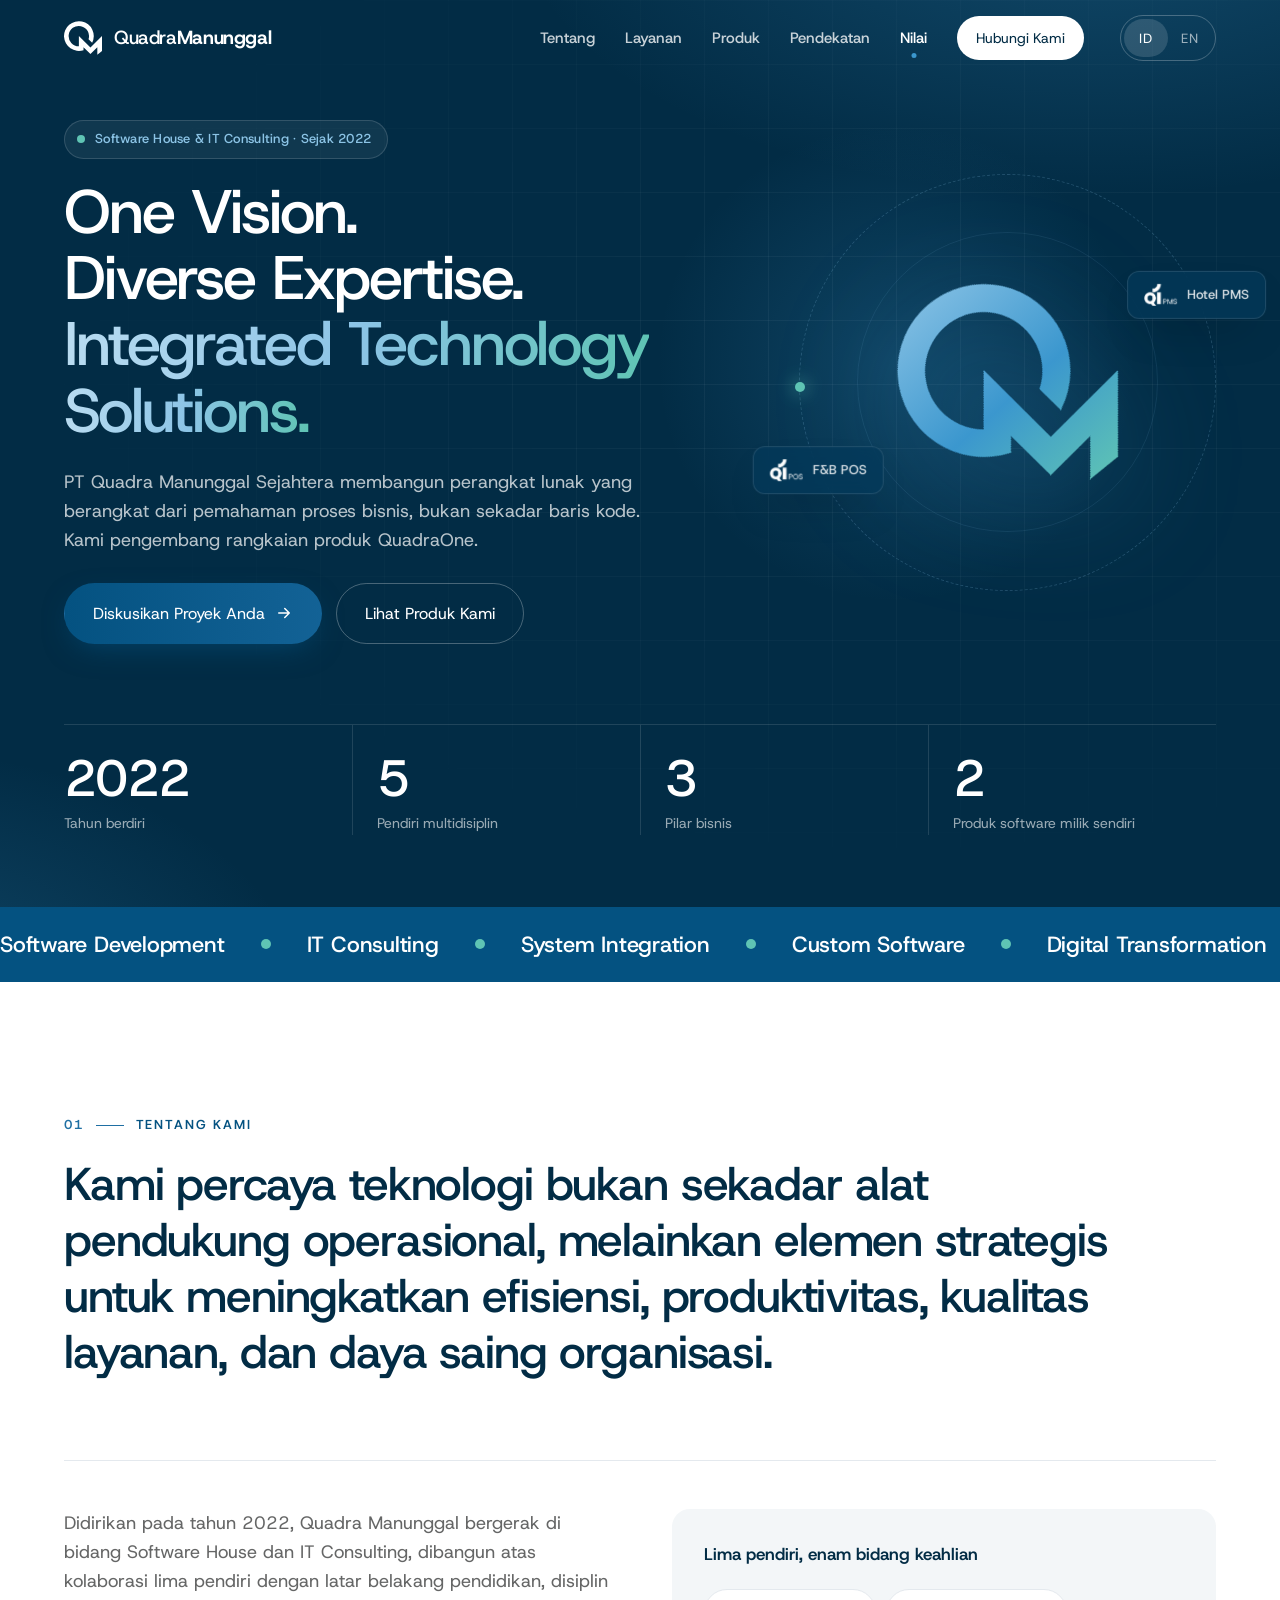
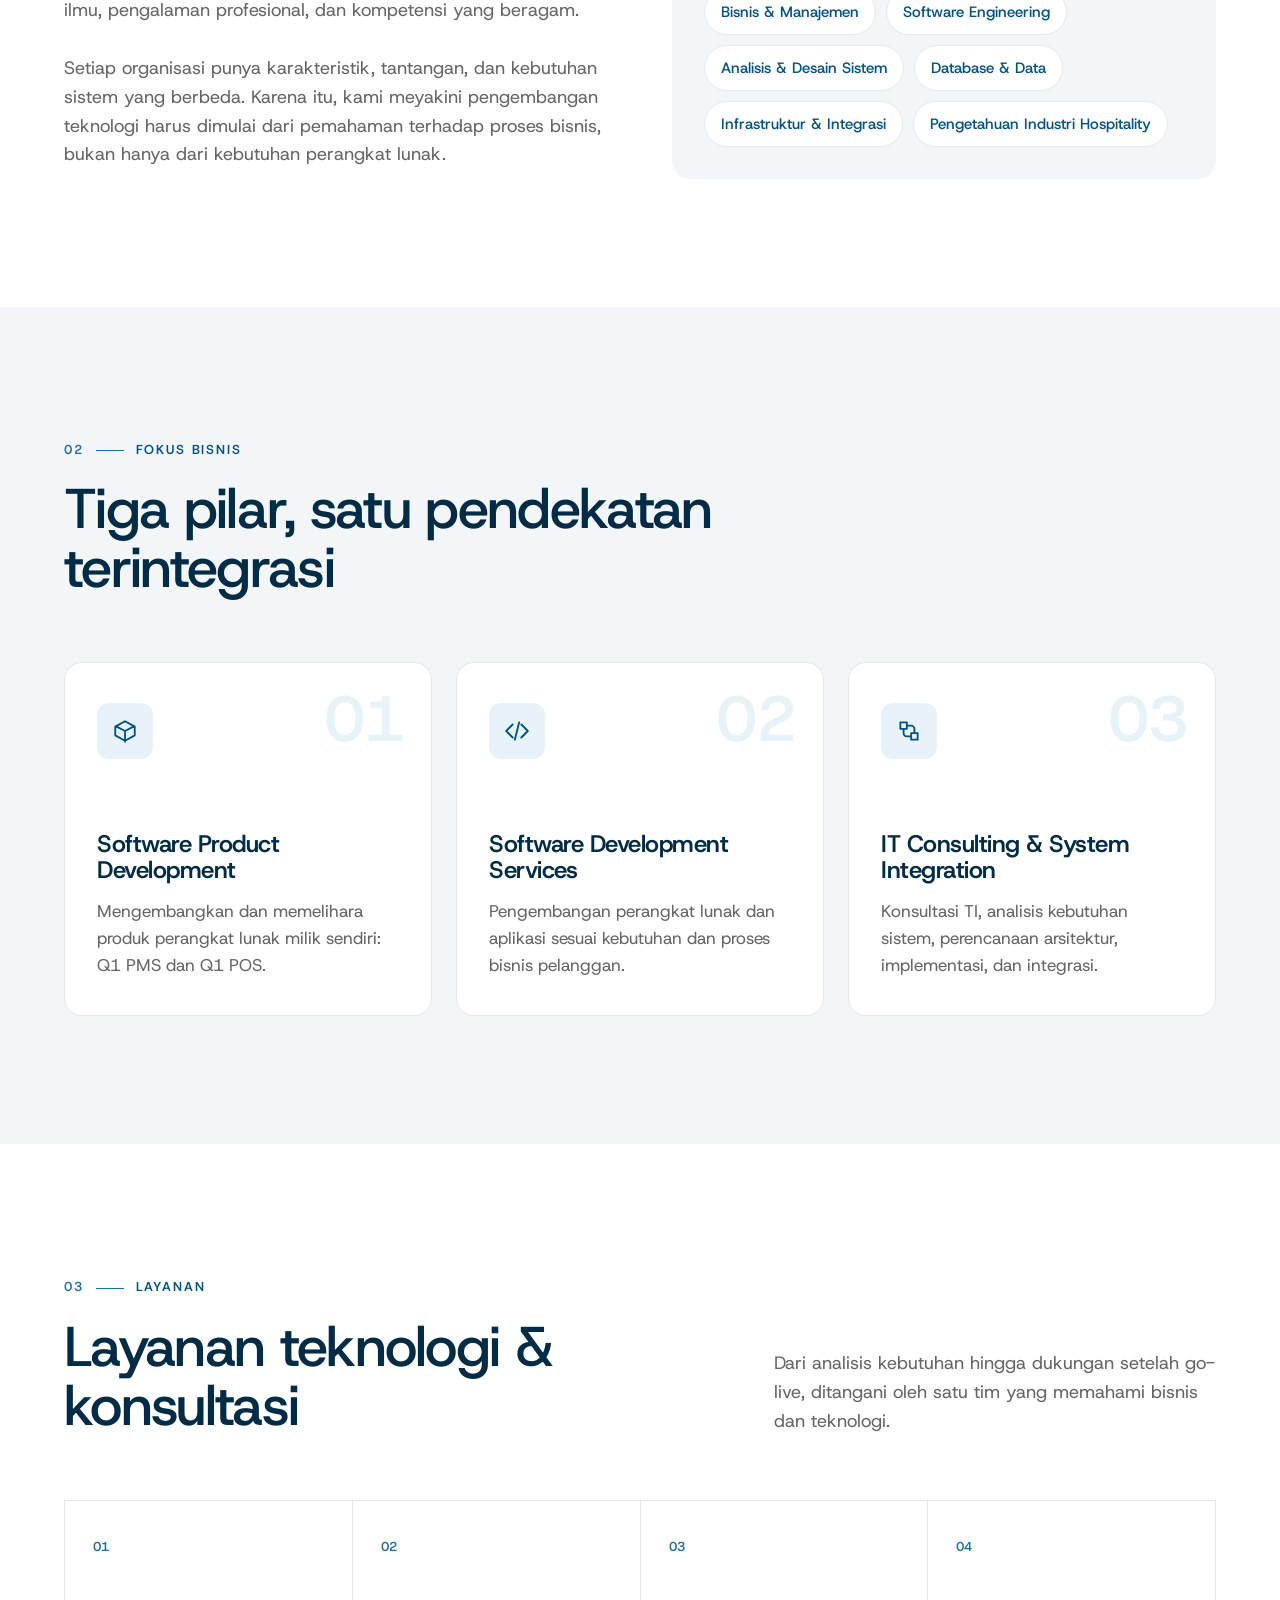
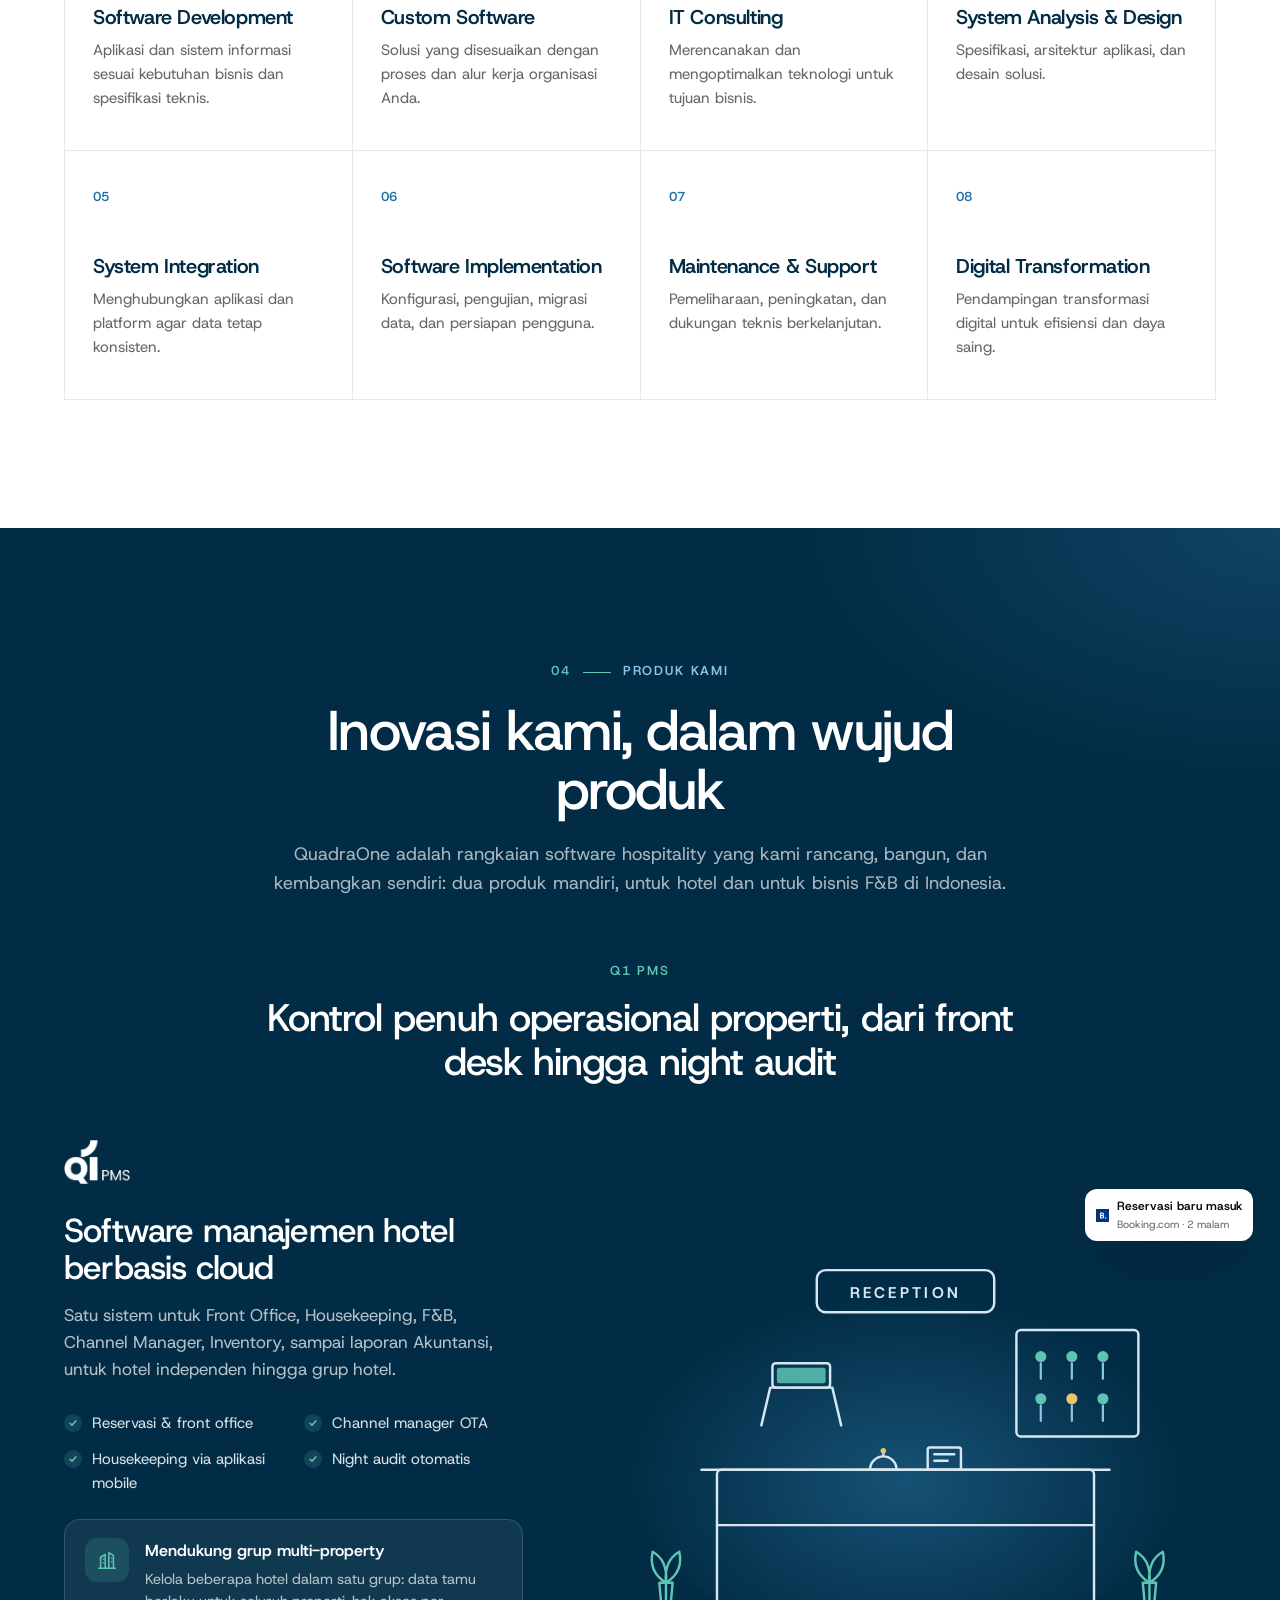
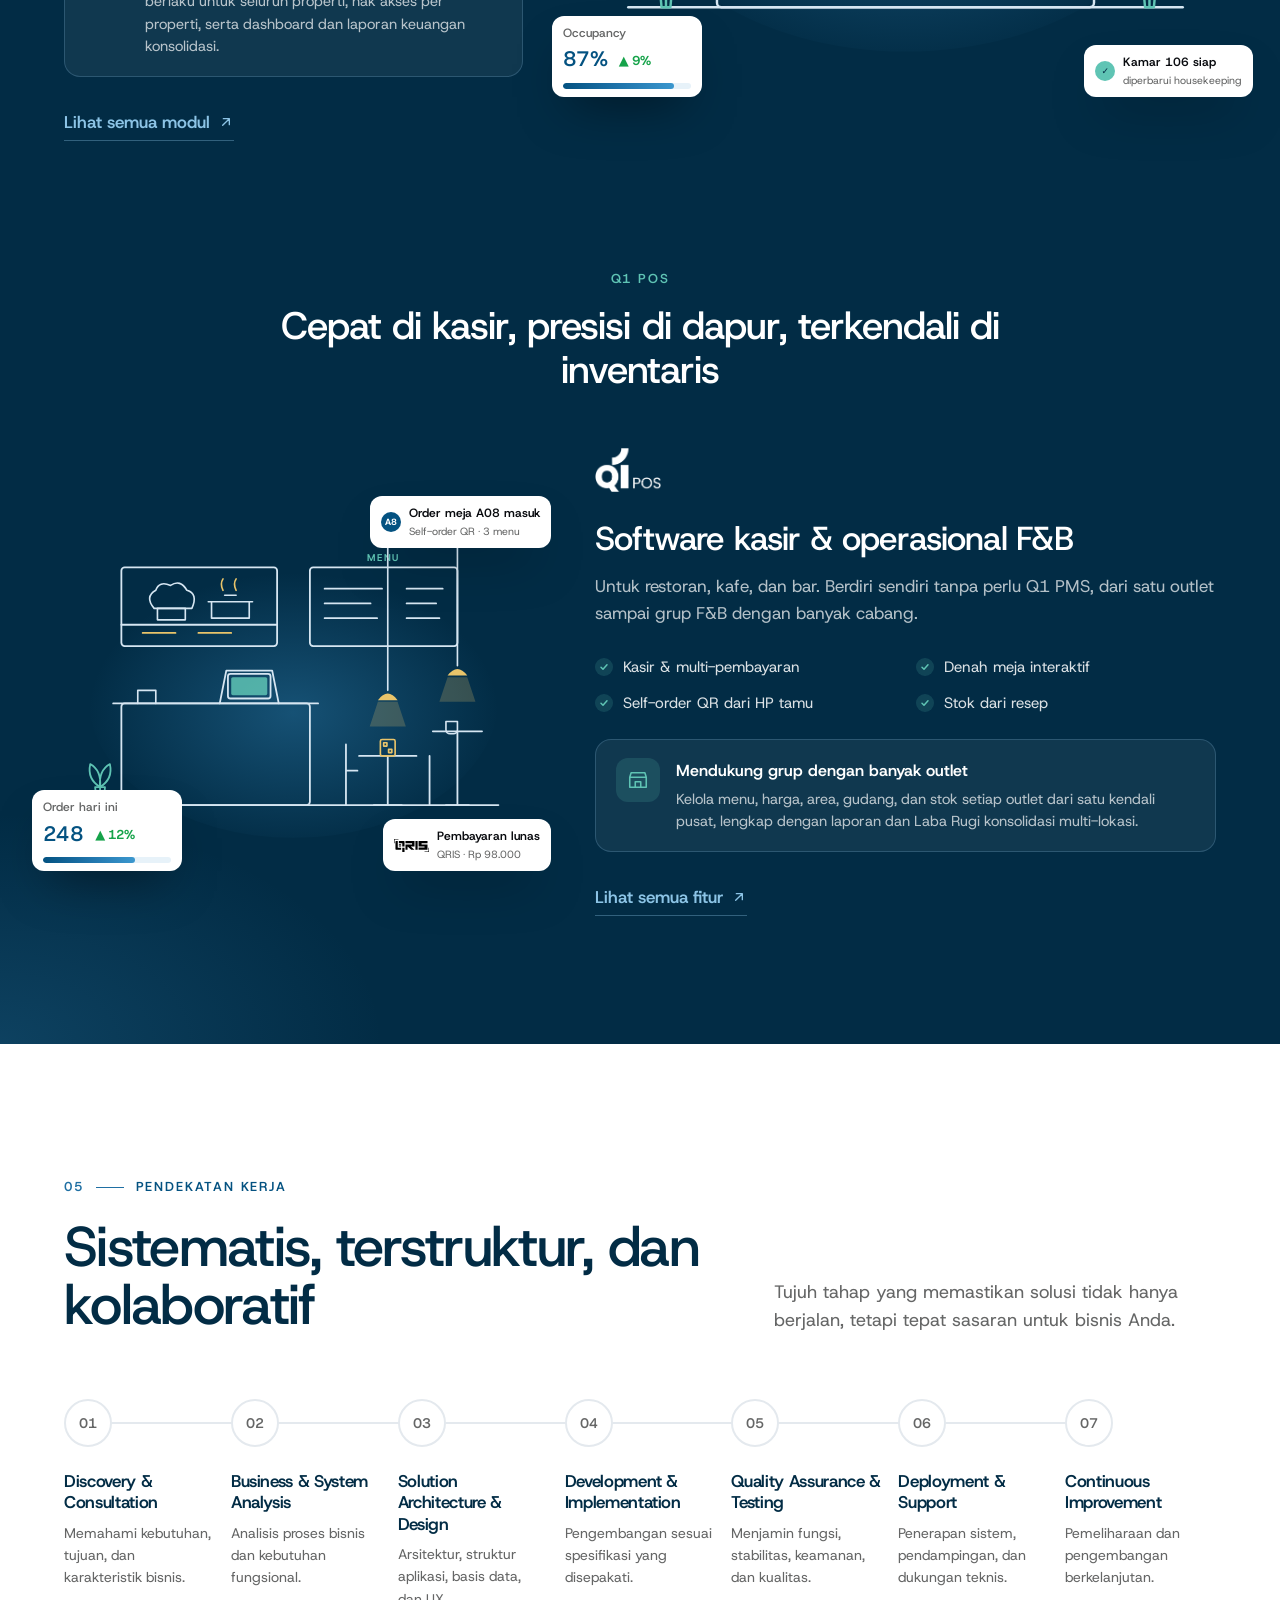
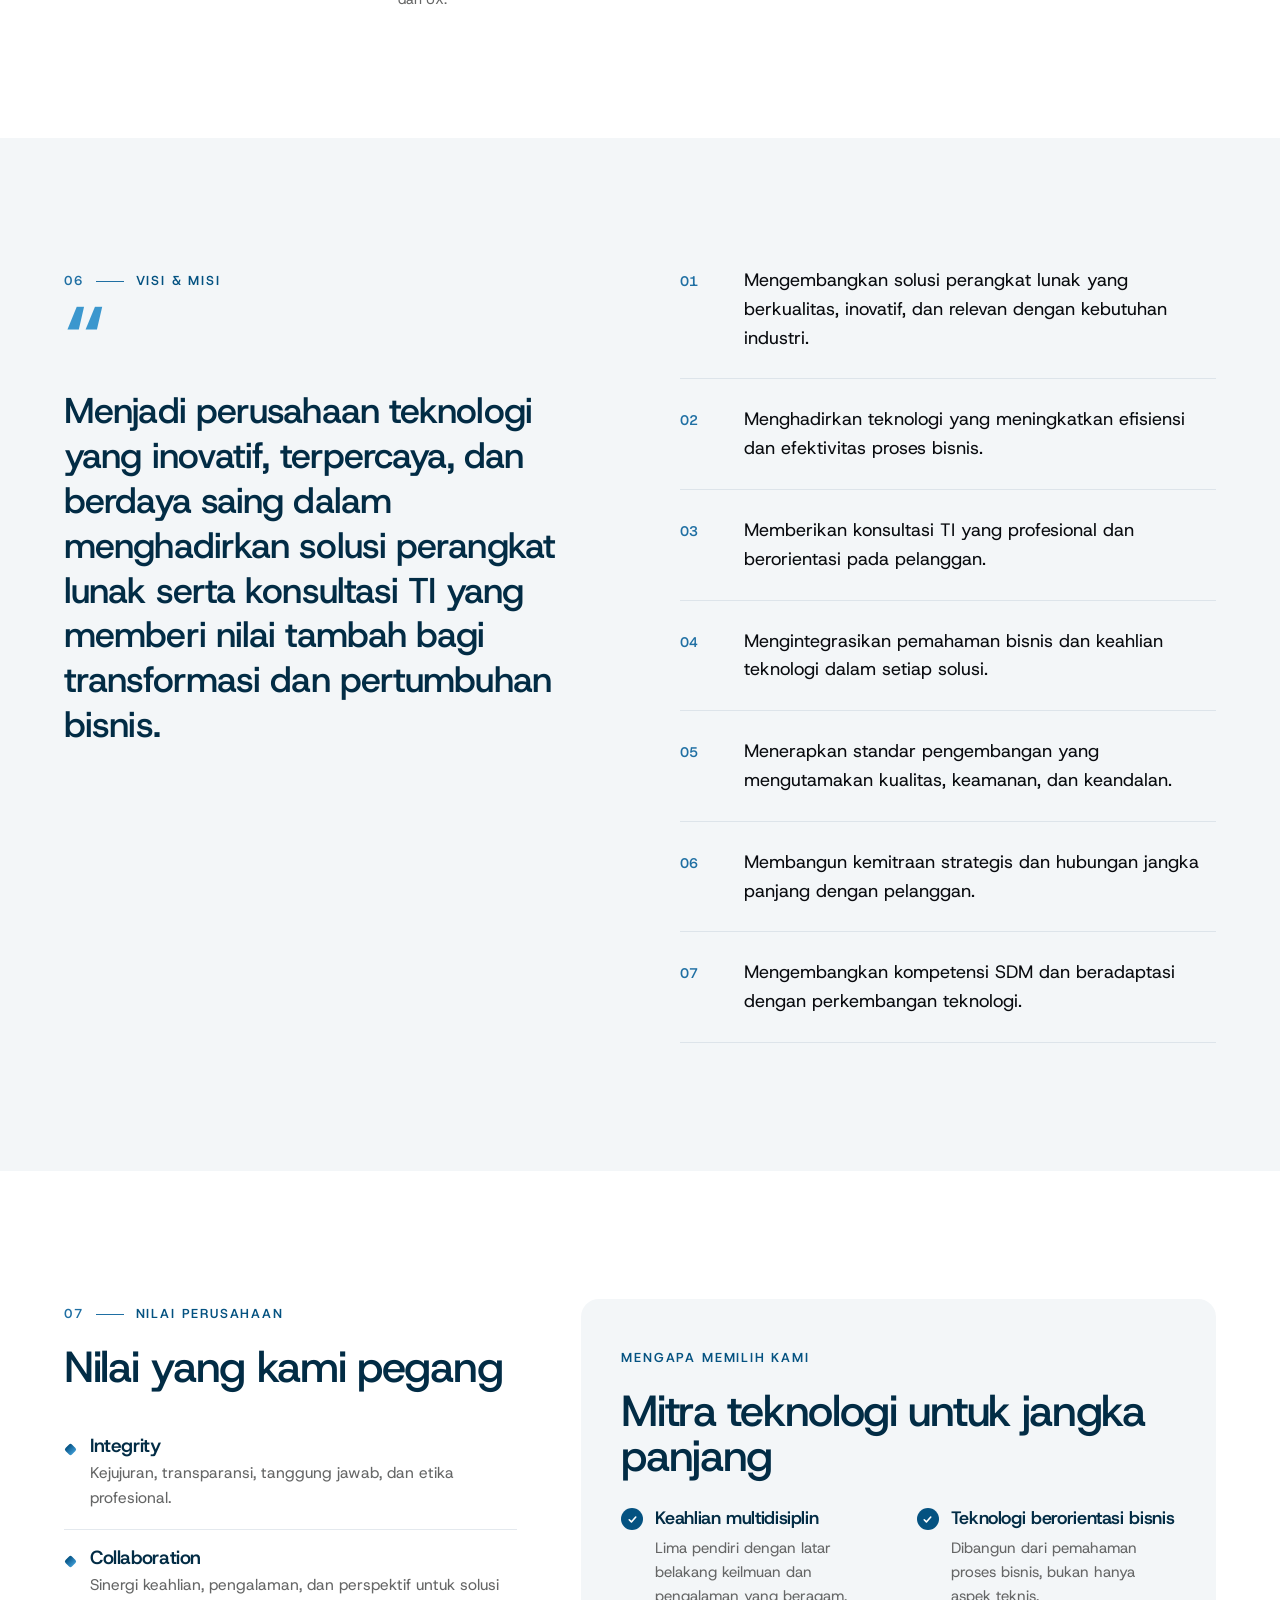
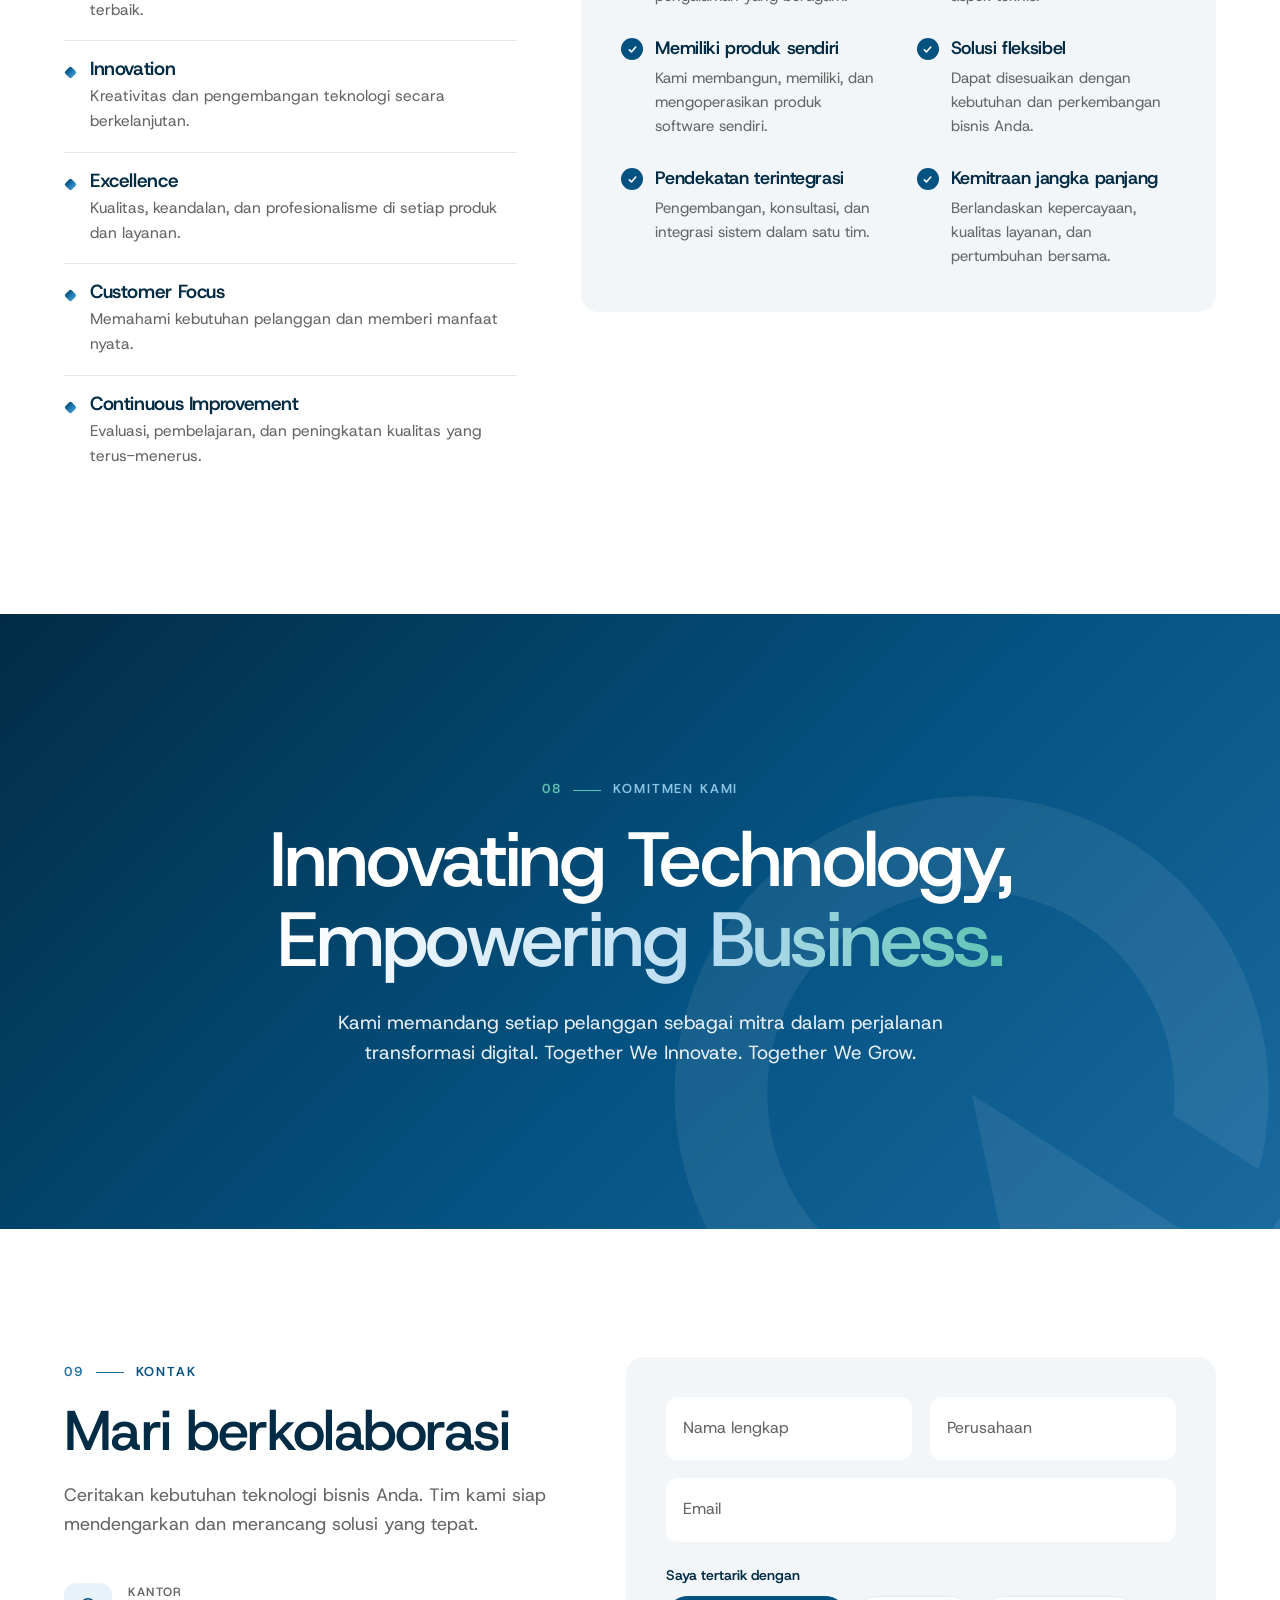
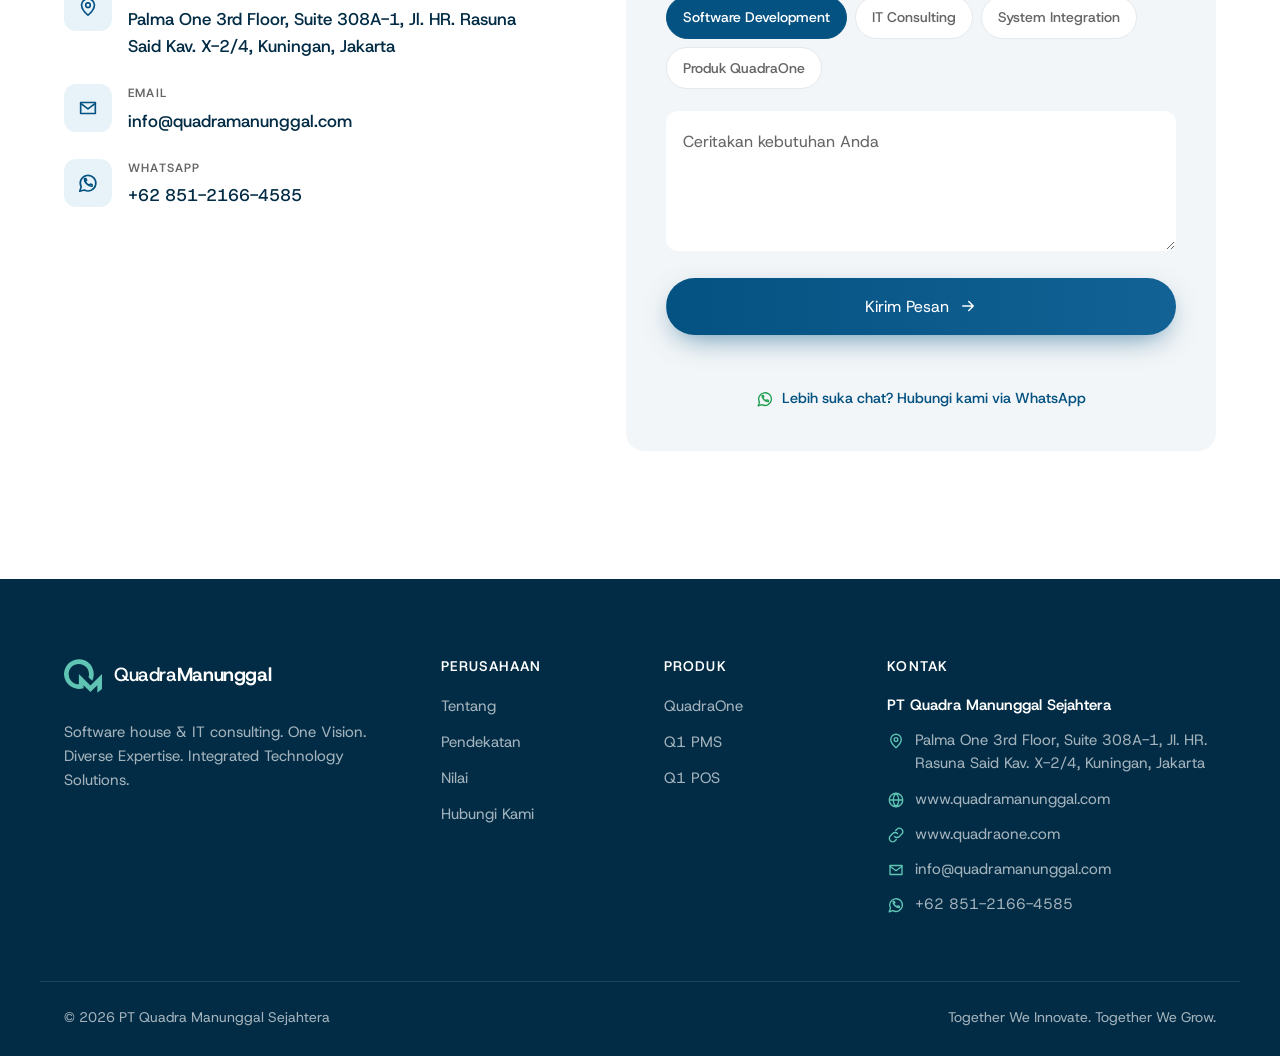
==== commit 56b0a743: "Footer: show and link www.quadraone.com Matches www.quadramanunggal.com in the same contact column. " ====
--- a/index.html
+++ b/index.html
@@ -490,7 +490,7 @@
         <strong>PT Quadra Manunggal Sejahtera</strong>
         <a class="fc" href="https://www.google.com/maps/search/?api=1&query=Palma%20One%2C%20Jl.%20HR.%20Rasuna%20Said%20Kav.%20X-2%2F4%2C%20Kuningan%2C%20Jakarta" target="_blank" rel="noopener"><svg class="fc__ico" viewBox="0 0 24 24" aria-hidden="true"><path d="M12 21s-7-6.2-7-11a7 7 0 1 1 14 0c0 4.8-7 11-7 11z"/><circle cx="12" cy="10" r="2.5"/></svg><span>Palma One 3rd Floor, Suite 308A-1, Jl. HR. Rasuna Said Kav. X-2/4, Kuningan, Jakarta</span></a>
         <a class="fc" href="https://www.quadramanunggal.com" target="_blank" rel="noopener"><svg class="fc__ico" viewBox="0 0 24 24" aria-hidden="true"><path d="M12 21a9 9 0 1 0 0-18 9 9 0 0 0 0 18Zm-9-9h18M12 3c2.5 2.6 3.8 5.6 3.8 9S14.5 18.4 12 21c-2.5-2.6-3.8-5.6-3.8-9S9.5 5.6 12 3Z"/></svg><span>www.quadramanunggal.com</span></a>
-        <a class="fc" href="https://quadraone.com" target="_blank" rel="noopener"><svg class="fc__ico" viewBox="0 0 24 24" aria-hidden="true"><path d="M10 14a4.5 4.5 0 0 0 6.4 0l3.2-3.2a4.5 4.5 0 0 0-6.4-6.4L11.6 6M14 10a4.5 4.5 0 0 0-6.4 0l-3.2 3.2a4.5 4.5 0 0 0 6.4 6.4l1.6-1.6"/></svg><span>quadraone.com</span></a>
+        <a class="fc" href="https://www.quadraone.com" target="_blank" rel="noopener"><svg class="fc__ico" viewBox="0 0 24 24" aria-hidden="true"><path d="M10 14a4.5 4.5 0 0 0 6.4 0l3.2-3.2a4.5 4.5 0 0 0-6.4-6.4L11.6 6M14 10a4.5 4.5 0 0 0-6.4 0l-3.2 3.2a4.5 4.5 0 0 0 6.4 6.4l1.6-1.6"/></svg><span>www.quadraone.com</span></a>
         <a class="fc" href="mailto:info@quadramanunggal.com"><svg class="fc__ico" viewBox="0 0 24 24" aria-hidden="true"><path d="M4 6h16v12H4z"/><path d="m4 7 8 6 8-6"/></svg><span>info@quadramanunggal.com</span></a>
         <a class="fc" href="https://wa.me/6285121664585" target="_blank" rel="noopener" aria-label="WhatsApp +62 851-2166-4585"><svg class="fc__ico" viewBox="0 0 24 24" aria-hidden="true"><path d="M3 21l1.6-4.8A8.5 8.5 0 1 1 8 19.6L3 21z"/><path d="M9 9.5c.3 2 2.5 4.3 4.6 4.8l1.2-1.2 1.7.8v1.6c-4 .5-8.7-4.1-8.4-8.2h1.6l.8 1.7L9 9.5z"/></svg><span>+62 851-2166-4585</span></a>
       </address>
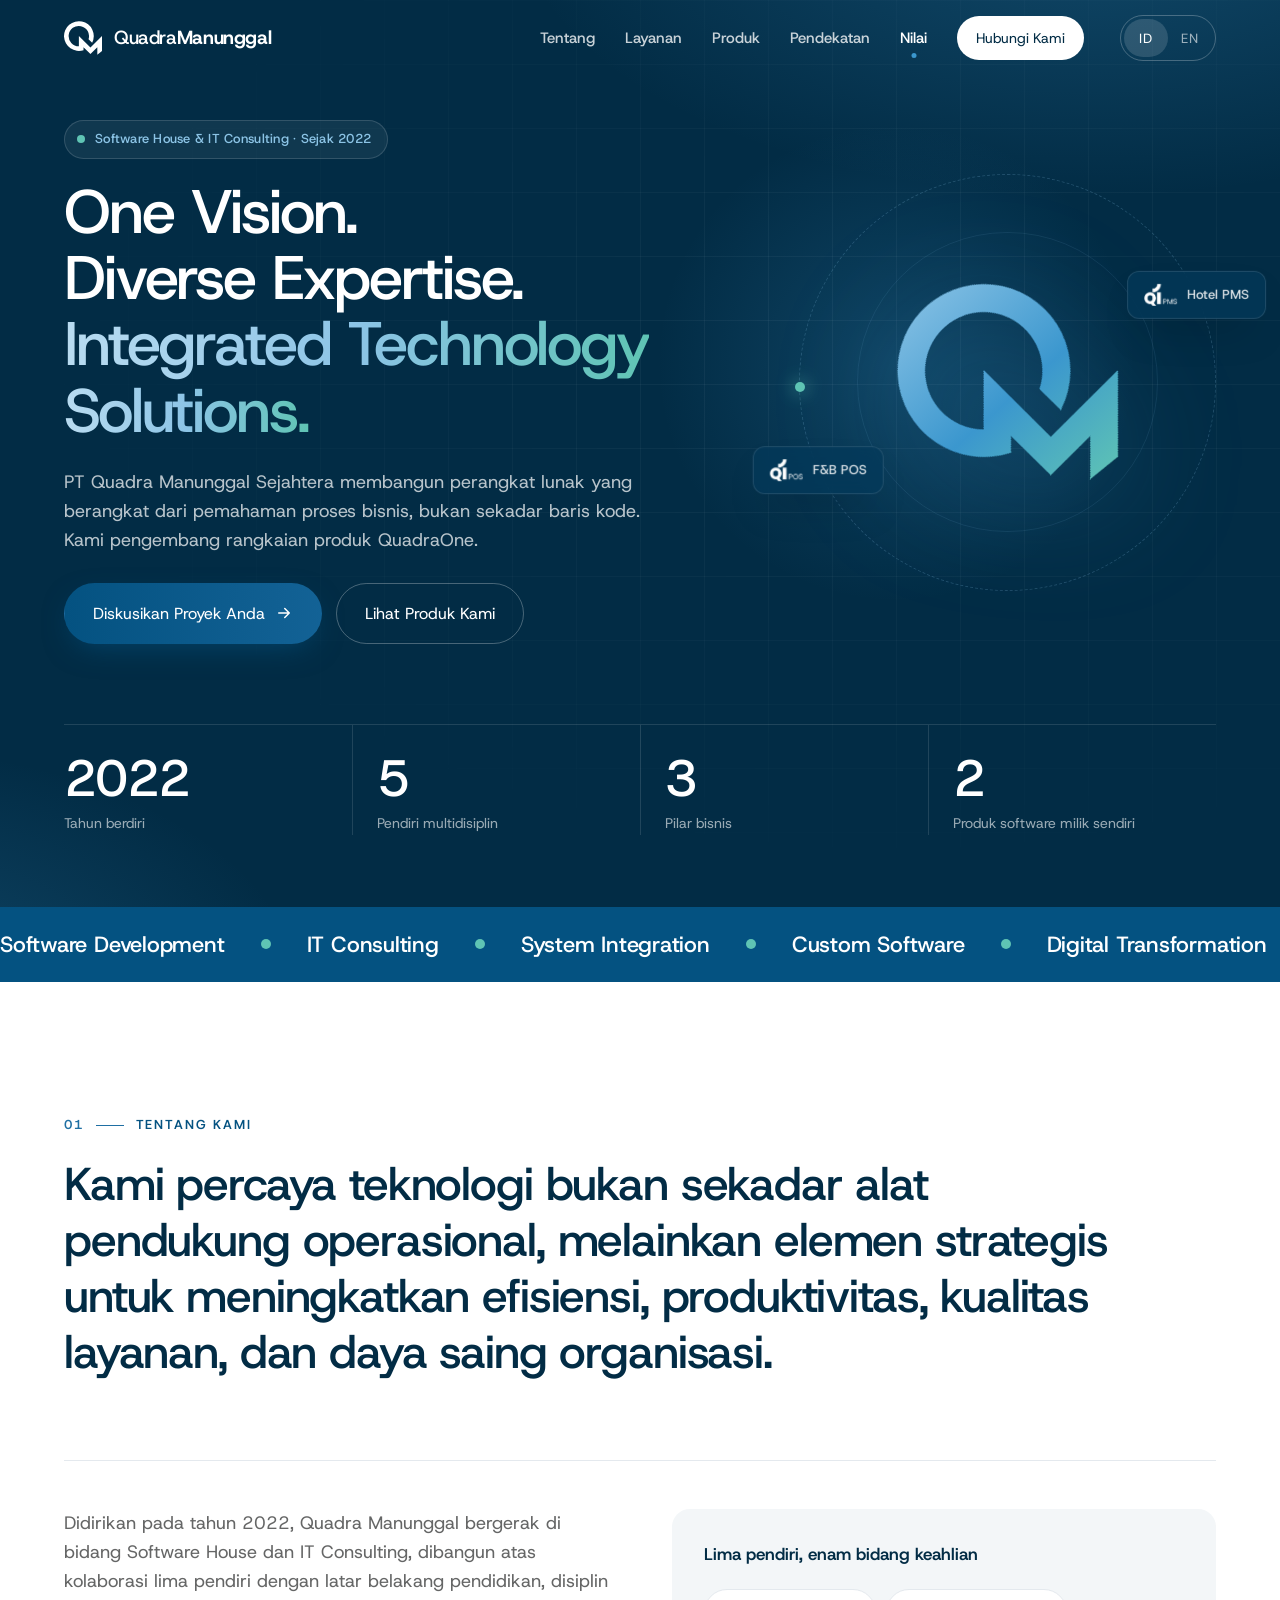
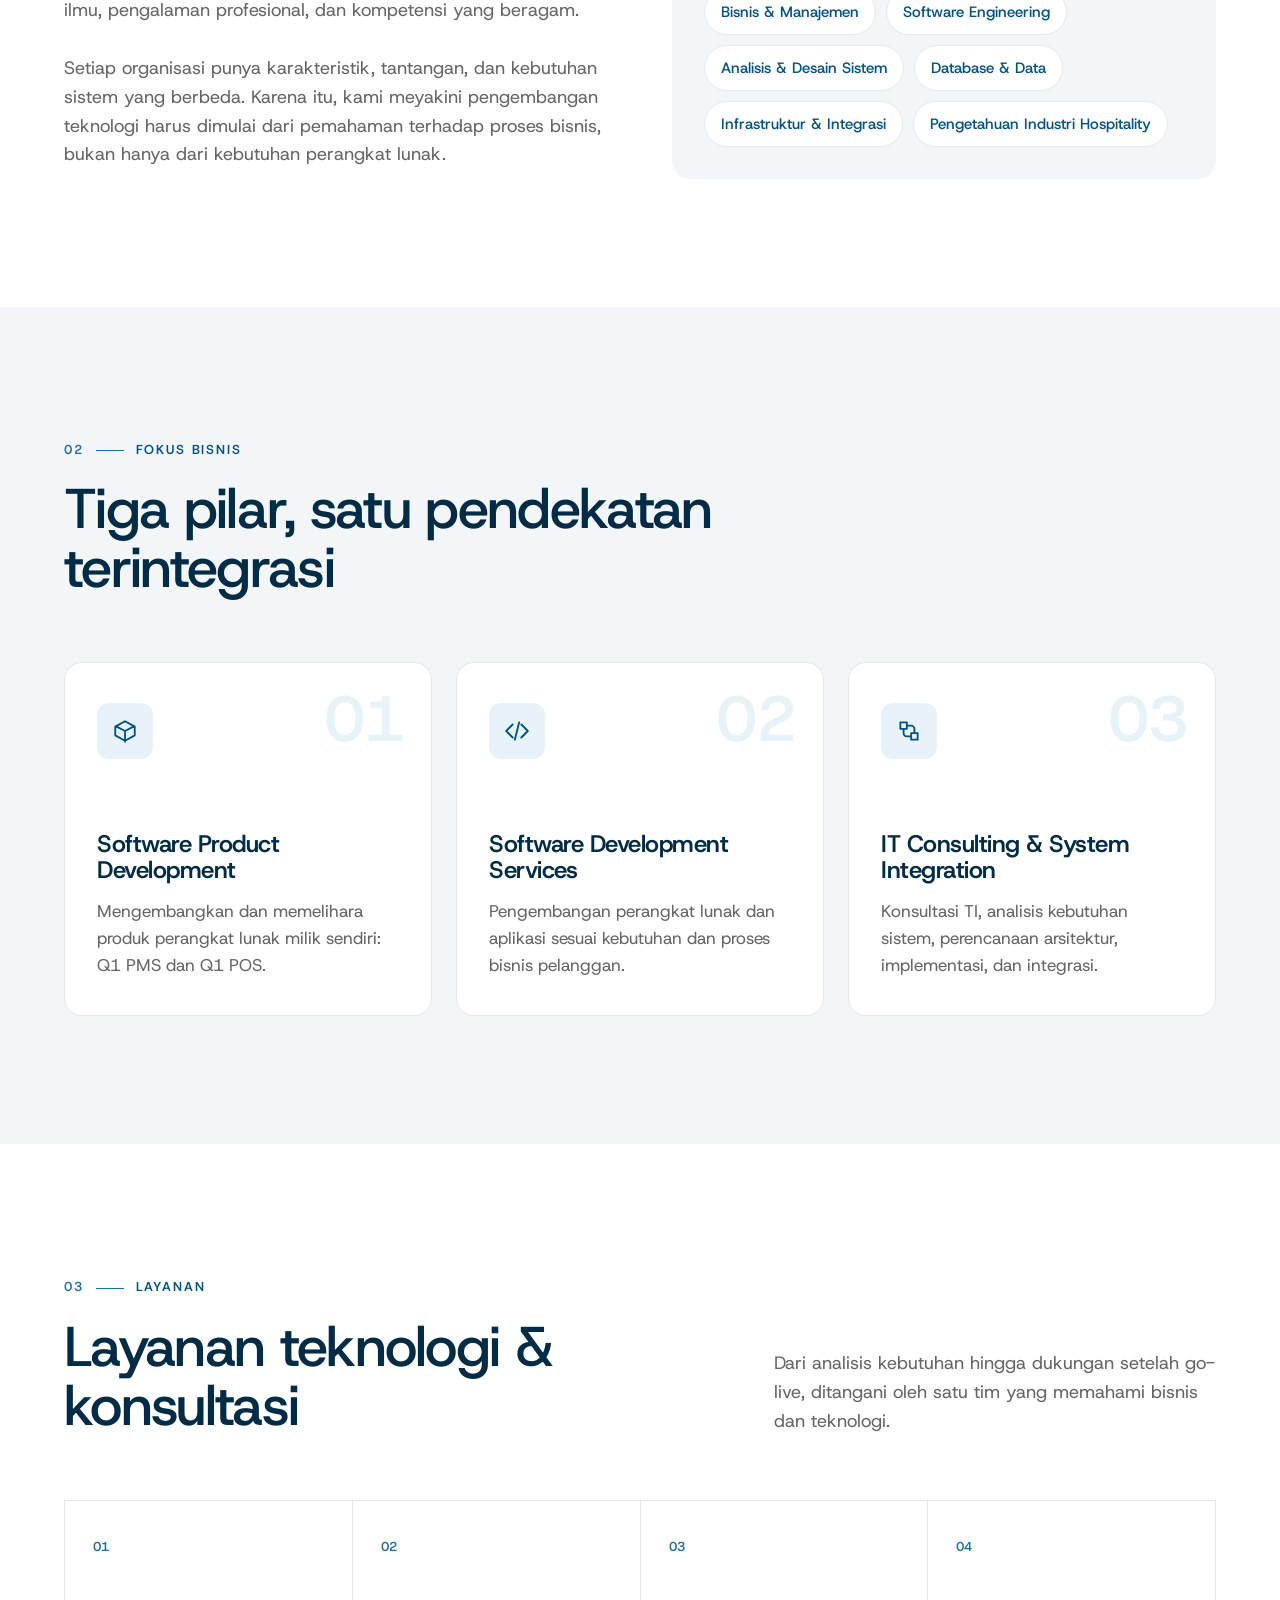
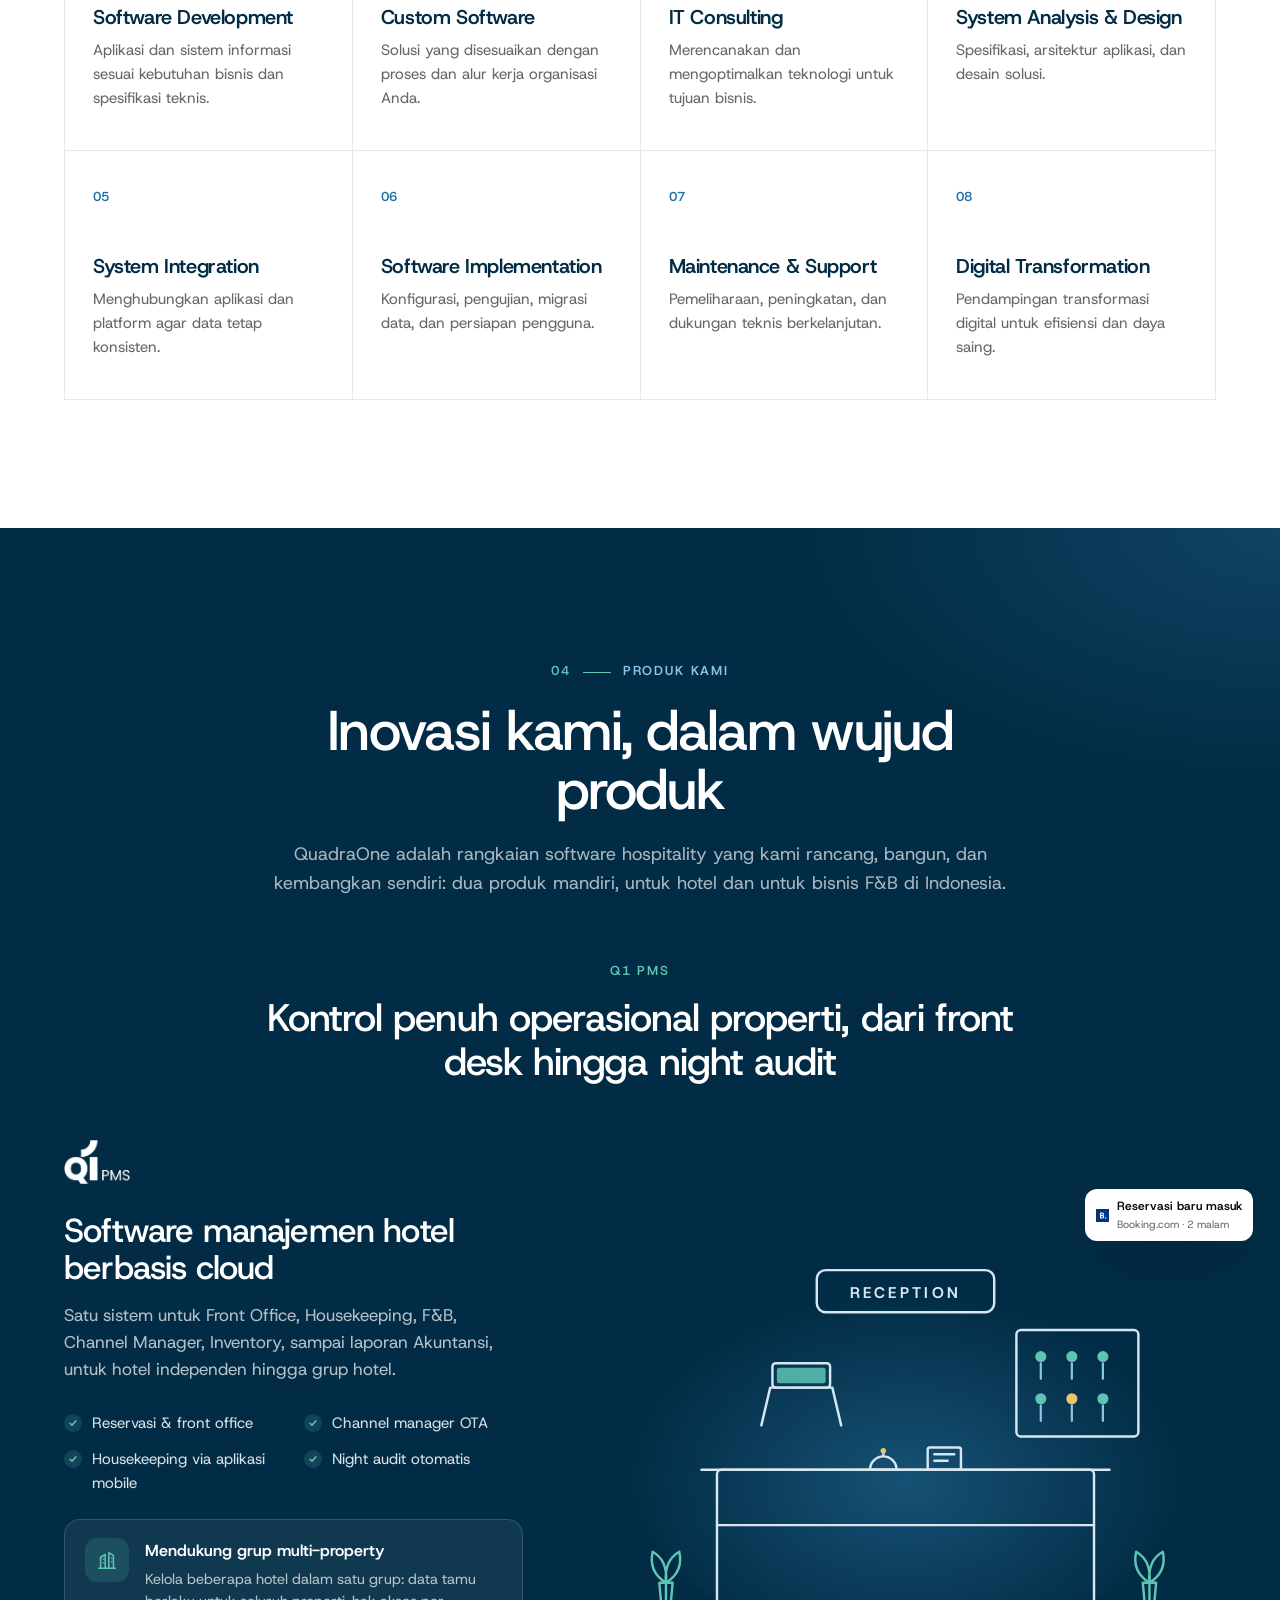
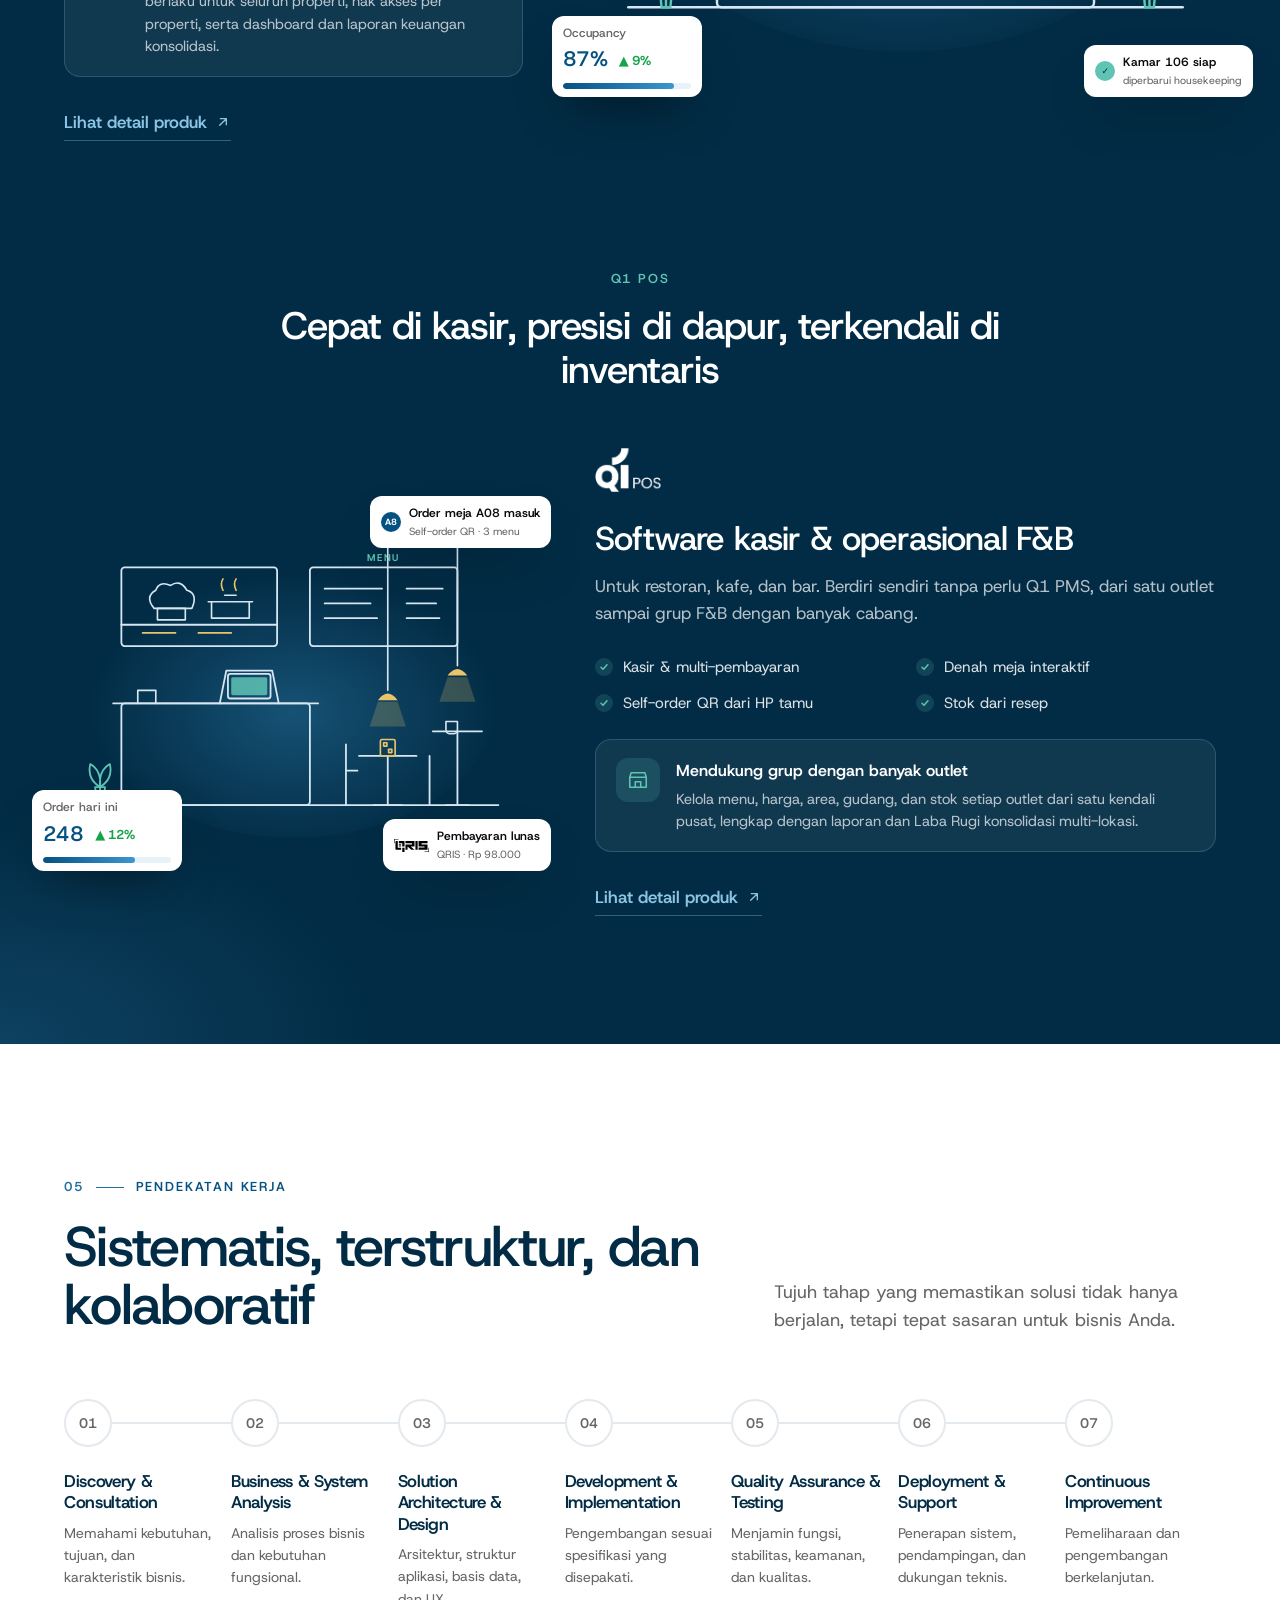
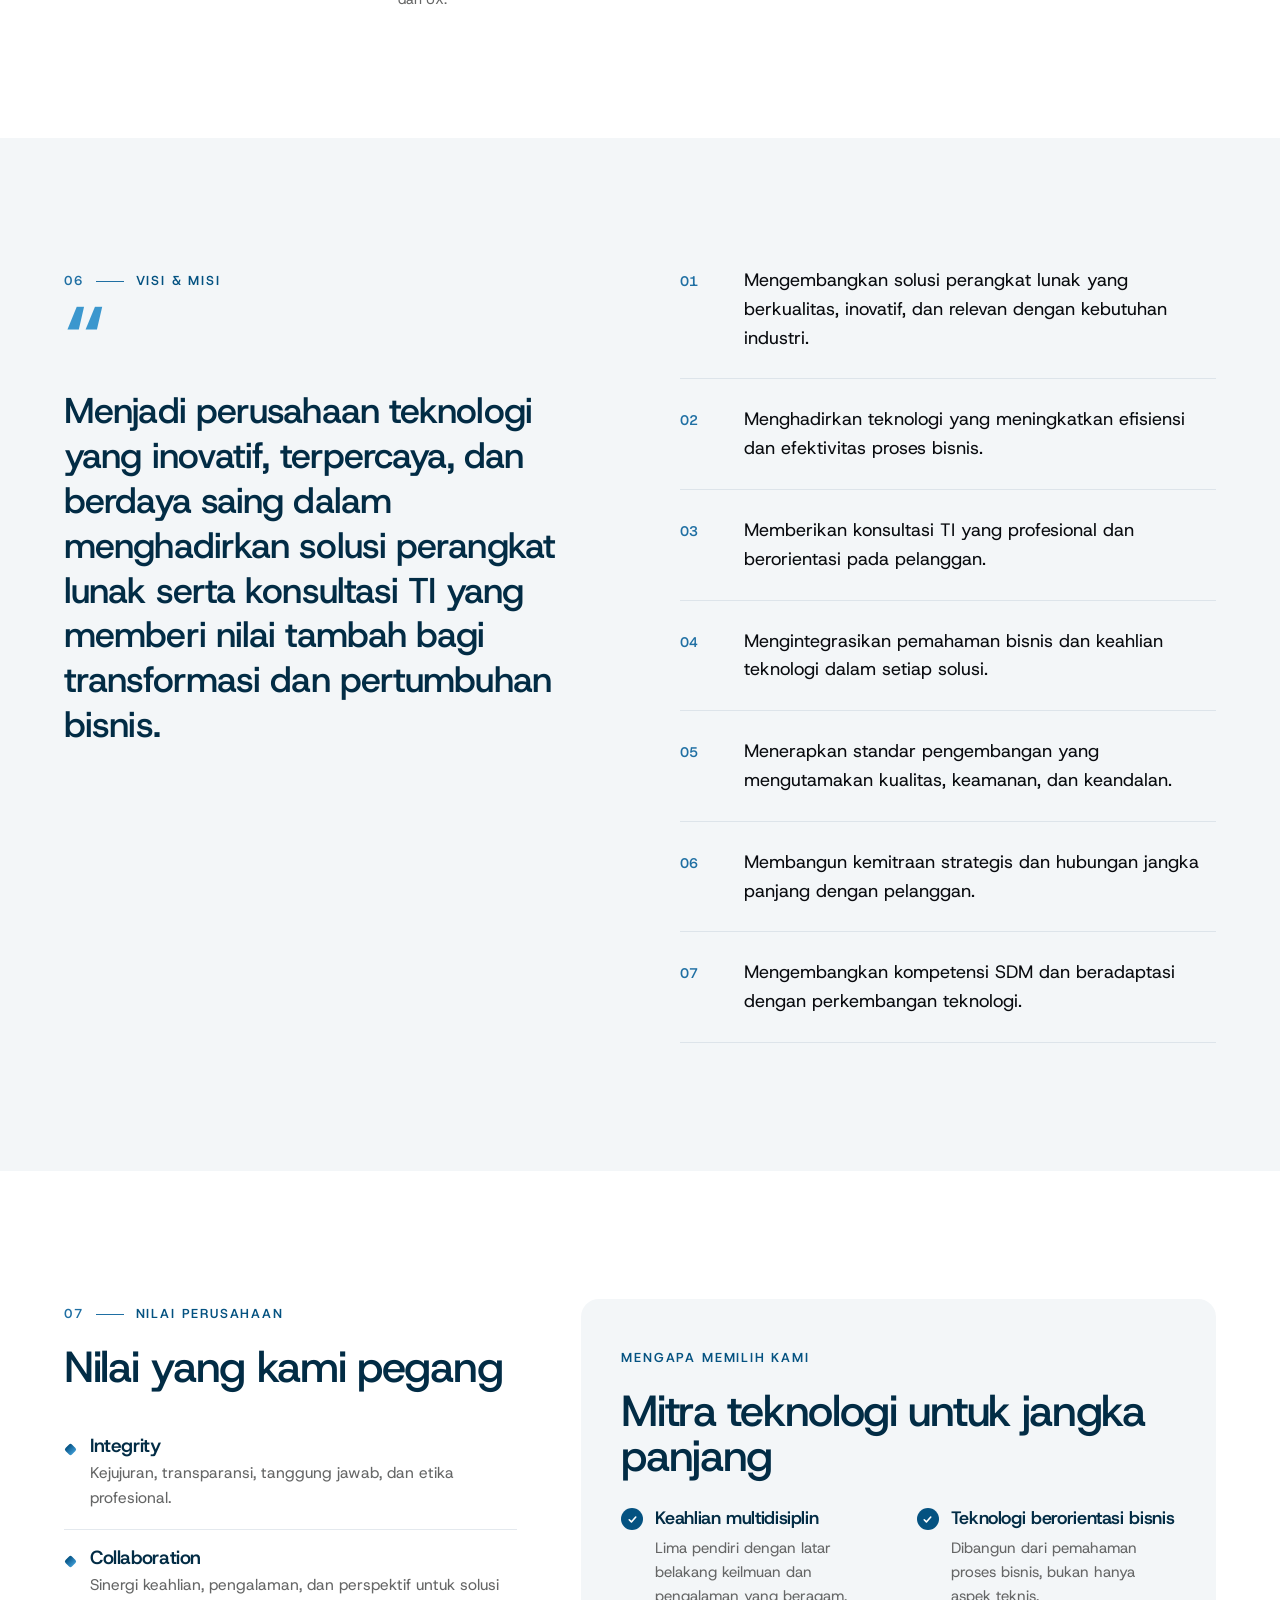
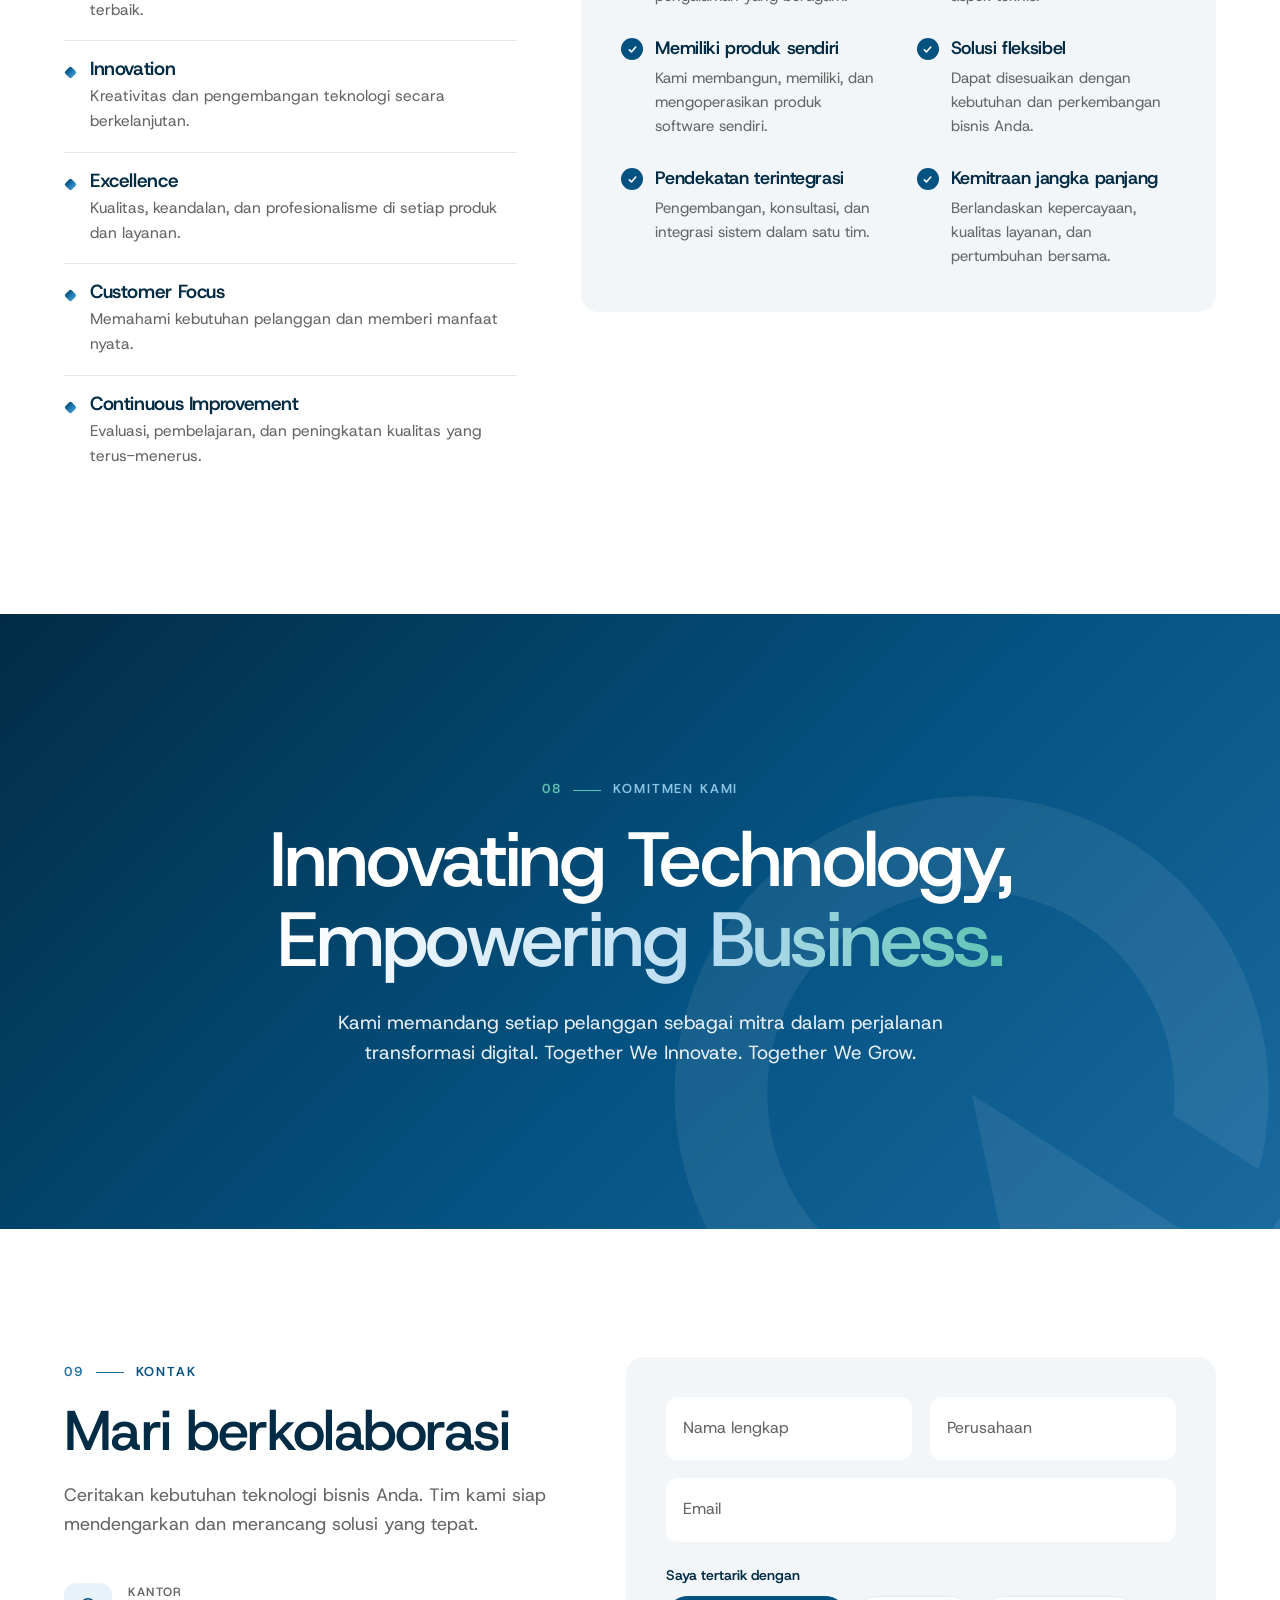
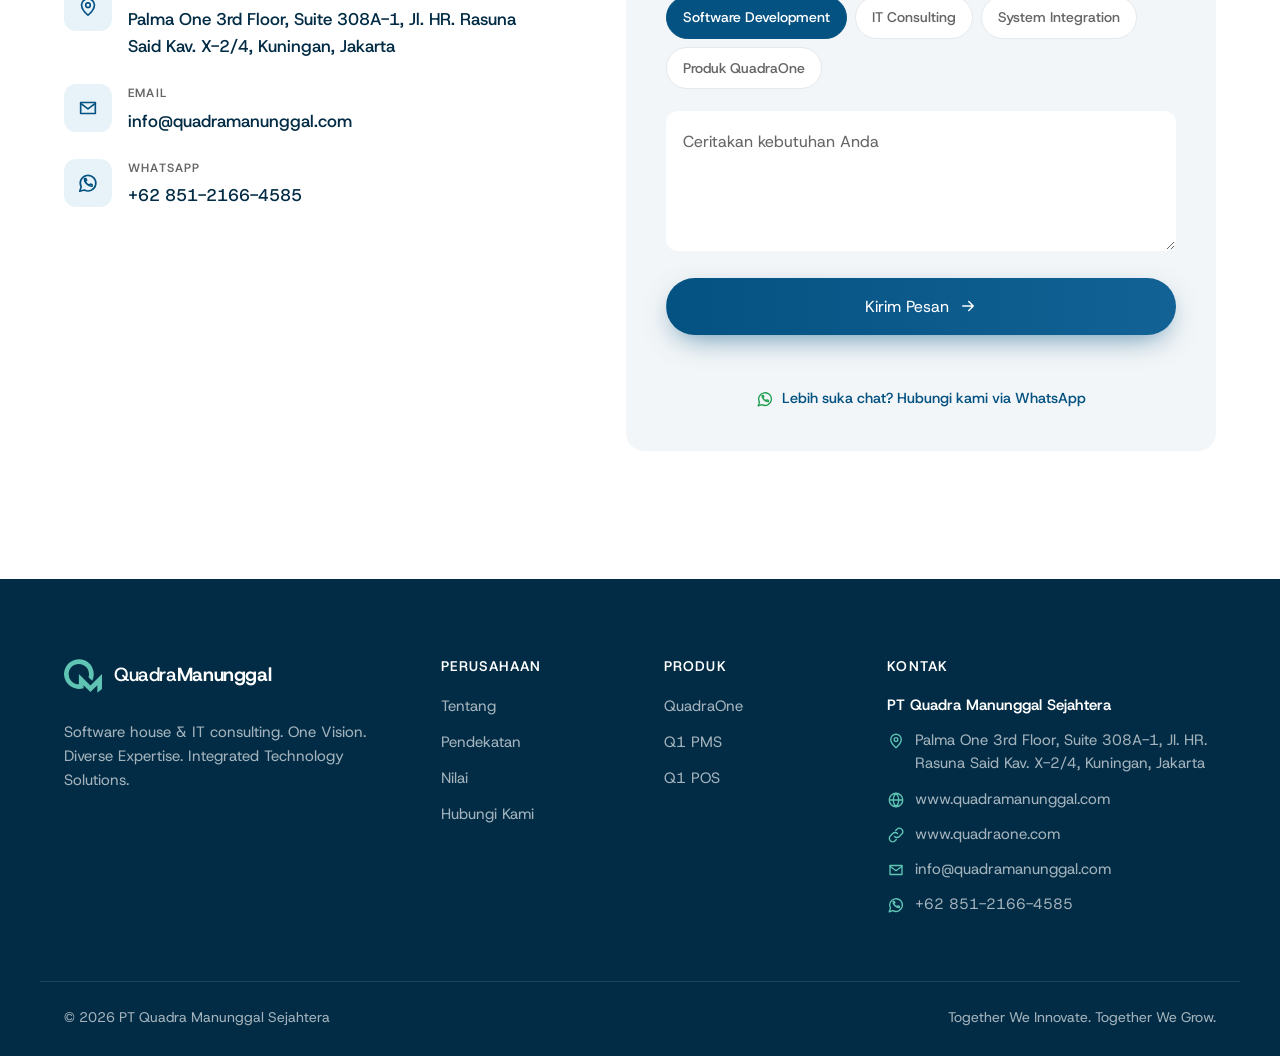
==== commit b8b9f005: "Product links: uniform "Lihat detail produk" label for PMS and POS EN: "View product details".  Co-A" ====
--- a/index.html
+++ b/index.html
@@ -227,7 +227,7 @@
                 <p data-i18n="pms.group">Kelola beberapa hotel dalam satu grup: data tamu berlaku untuk seluruh properti, hak akses per properti, serta dashboard dan laporan keuangan konsolidasi.</p>
               </div>
             </div>
-            <a class="link" href="https://quadraone.com/pms.html" target="_blank" rel="noopener"><span data-i18n="pms.more">Lihat semua modul</span> <svg viewBox="0 0 24 24" aria-hidden="true"><path d="M7 17 17 7M8 7h9v9"/></svg></a>
+            <a class="link" href="https://quadraone.com/pms.html" target="_blank" rel="noopener"><span data-i18n="pms.more">Lihat detail produk</span> <svg viewBox="0 0 24 24" aria-hidden="true"><path d="M7 17 17 7M8 7h9v9"/></svg></a>
           </div>
           <div class="product__media la la--compact">
             <svg class="la-art" aria-hidden="true" viewBox="0 0 560 420" fill="none" stroke-linecap="round" stroke-linejoin="round"><defs><radialGradient id="laGlowFO" cx=".5" cy=".55" r=".5"><stop offset="0" stop-color="#3b97ce" stop-opacity=".35"/><stop offset="1" stop-color="#3b97ce" stop-opacity="0"/></radialGradient></defs><ellipse cx="280" cy="230" rx="250" ry="170" fill="url(#laGlowFO)"/>
@@ -276,7 +276,7 @@
                 <p data-i18n="pos.group">Kelola menu, harga, area, gudang, dan stok setiap outlet dari satu kendali pusat, lengkap dengan laporan dan Laba Rugi konsolidasi multi-lokasi.</p>
               </div>
             </div>
-            <a class="link" href="https://quadraone.com/pos.html" target="_blank" rel="noopener"><span data-i18n="pos.more">Lihat semua fitur</span> <svg viewBox="0 0 24 24" aria-hidden="true"><path d="M7 17 17 7M8 7h9v9"/></svg></a>
+            <a class="link" href="https://quadraone.com/pos.html" target="_blank" rel="noopener"><span data-i18n="pos.more">Lihat detail produk</span> <svg viewBox="0 0 24 24" aria-hidden="true"><path d="M7 17 17 7M8 7h9v9"/></svg></a>
           </div>
           <div class="product__media la la--compact">
             <svg class="la-art" viewBox="0 0 560 420" fill="none" stroke-linecap="round" stroke-linejoin="round" aria-hidden="true">
